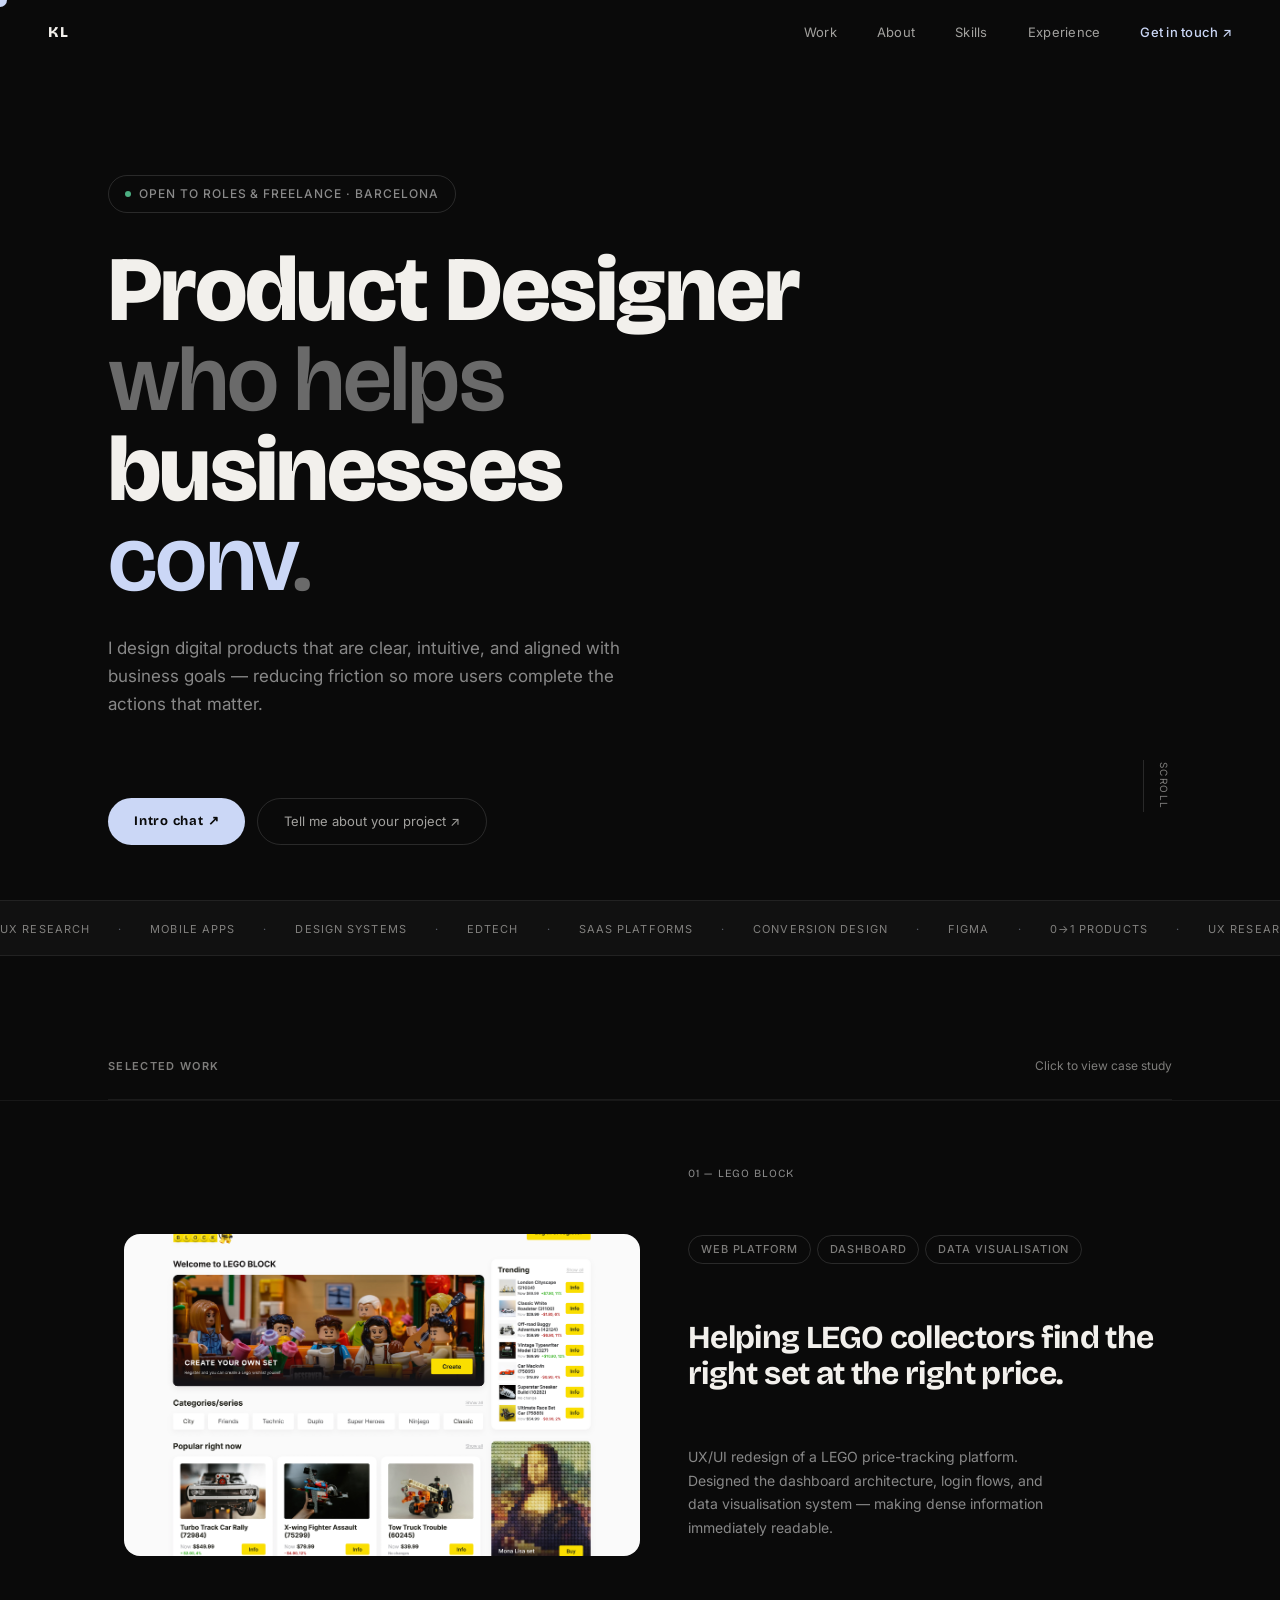
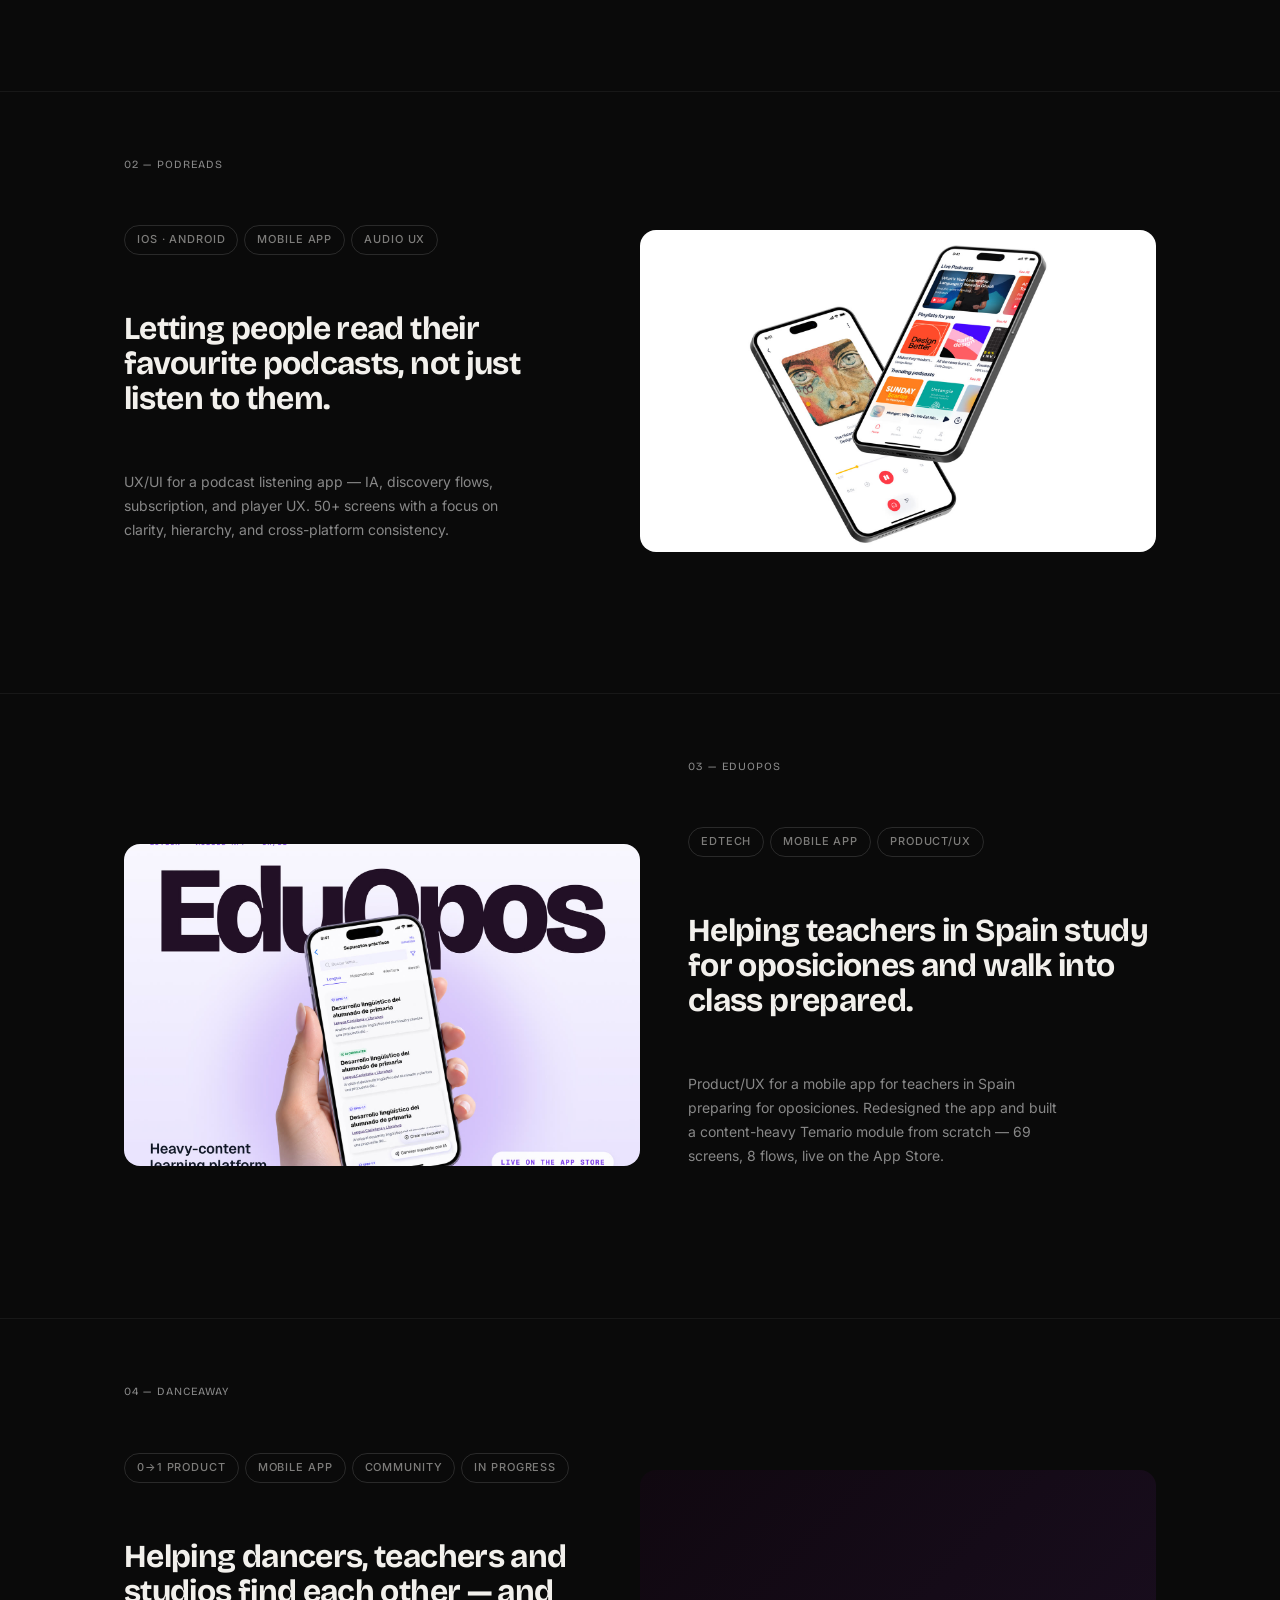
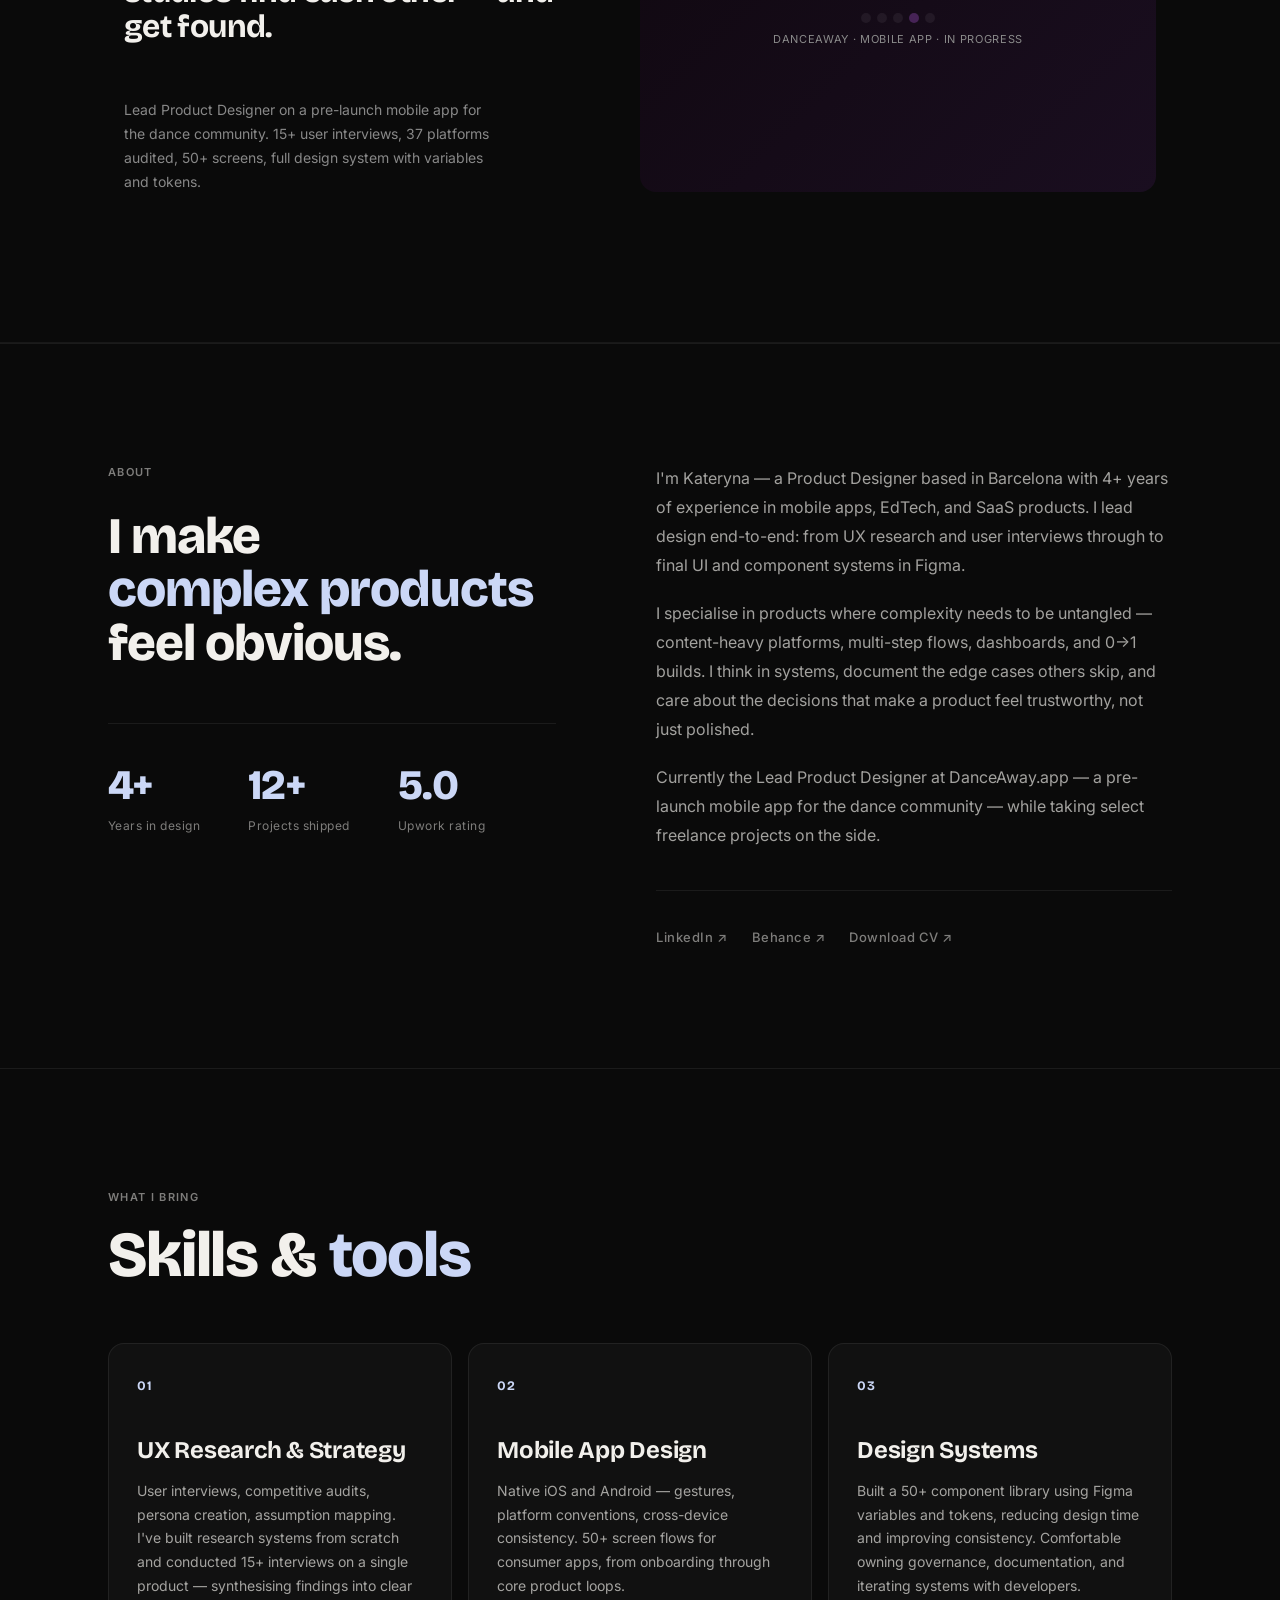
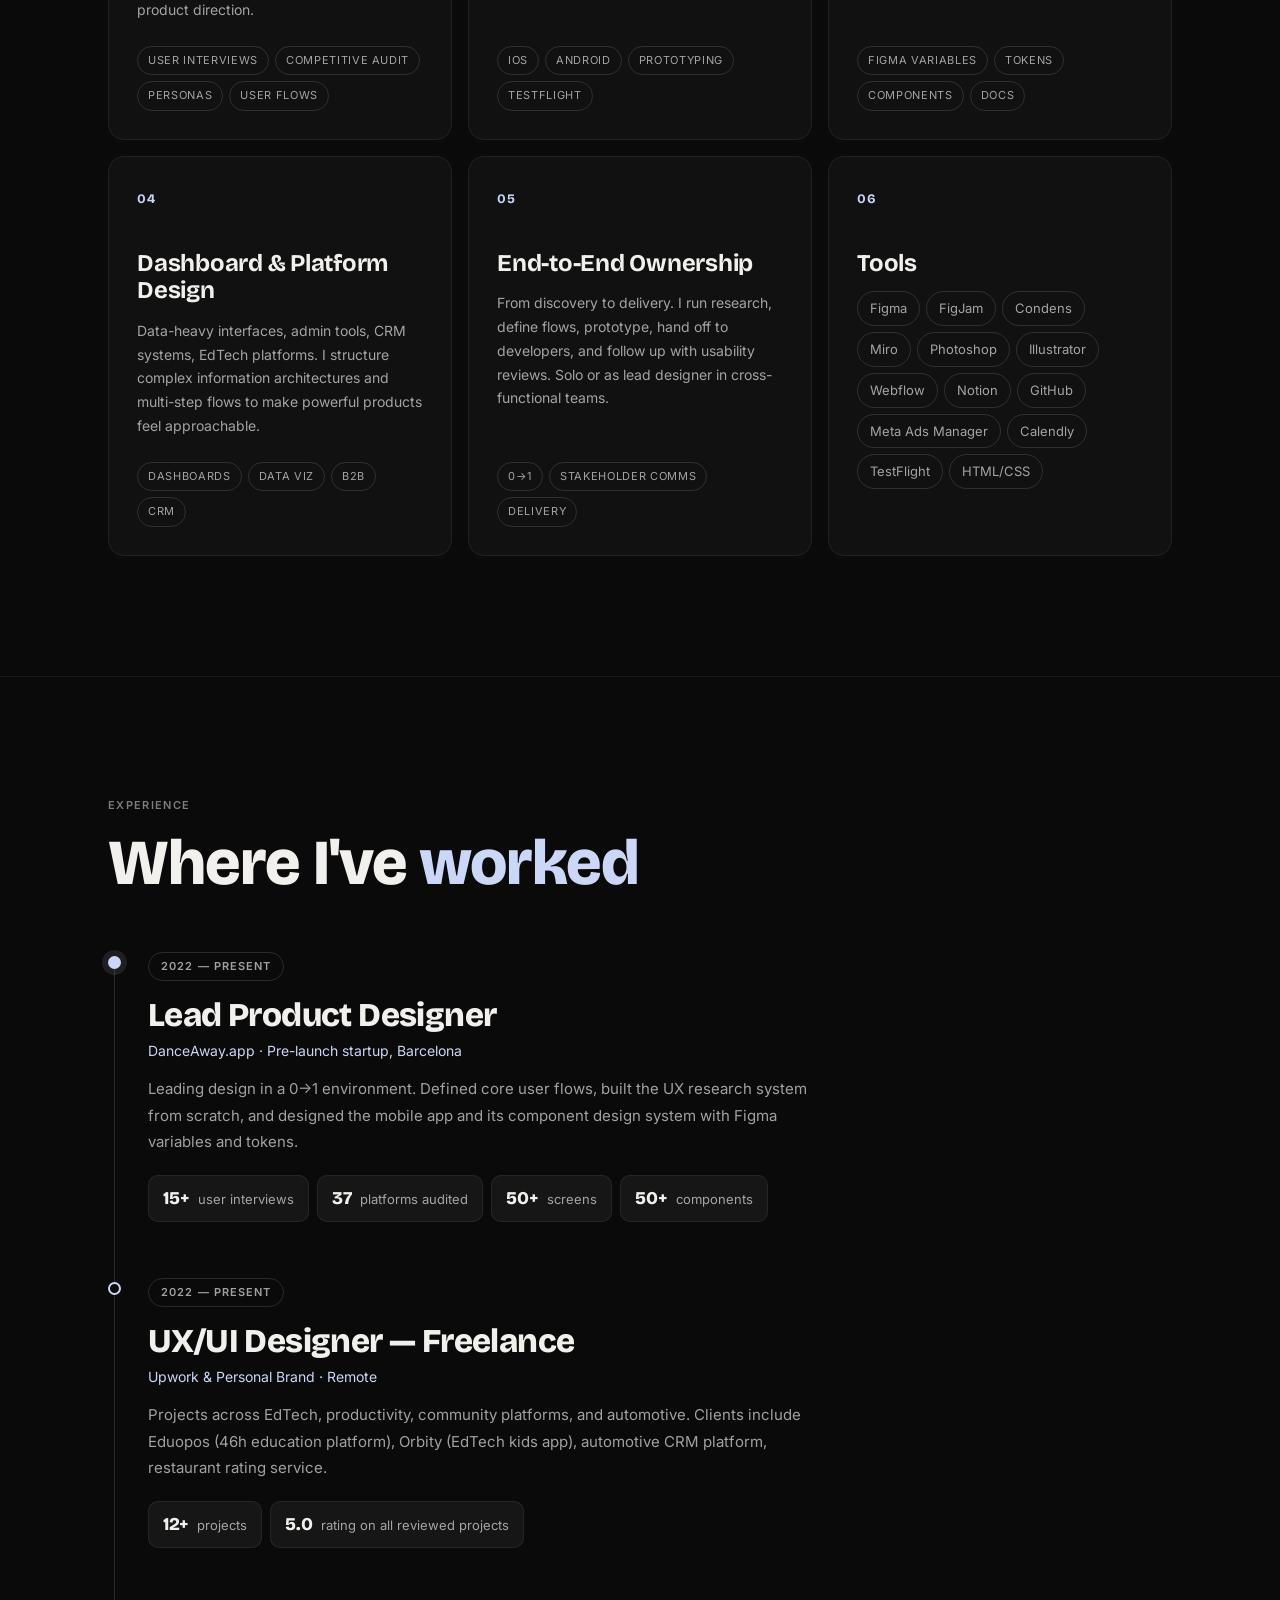
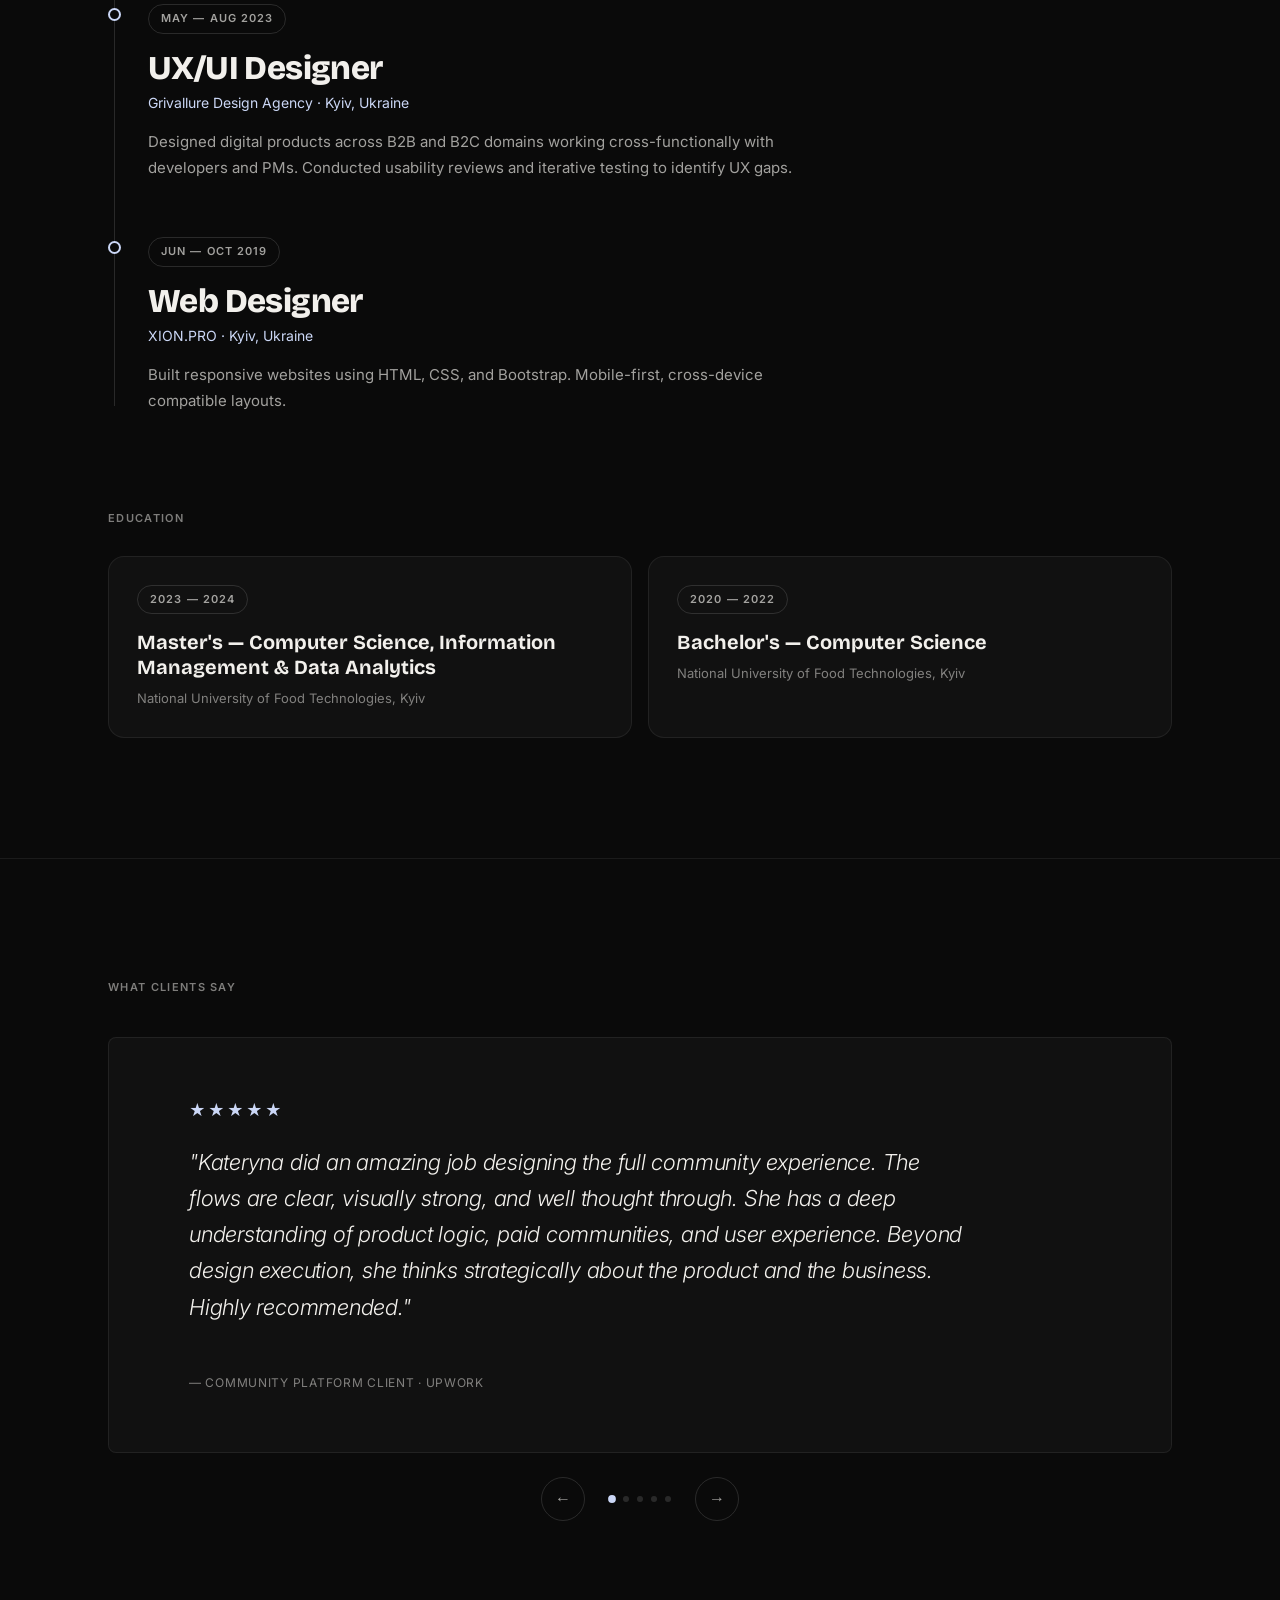
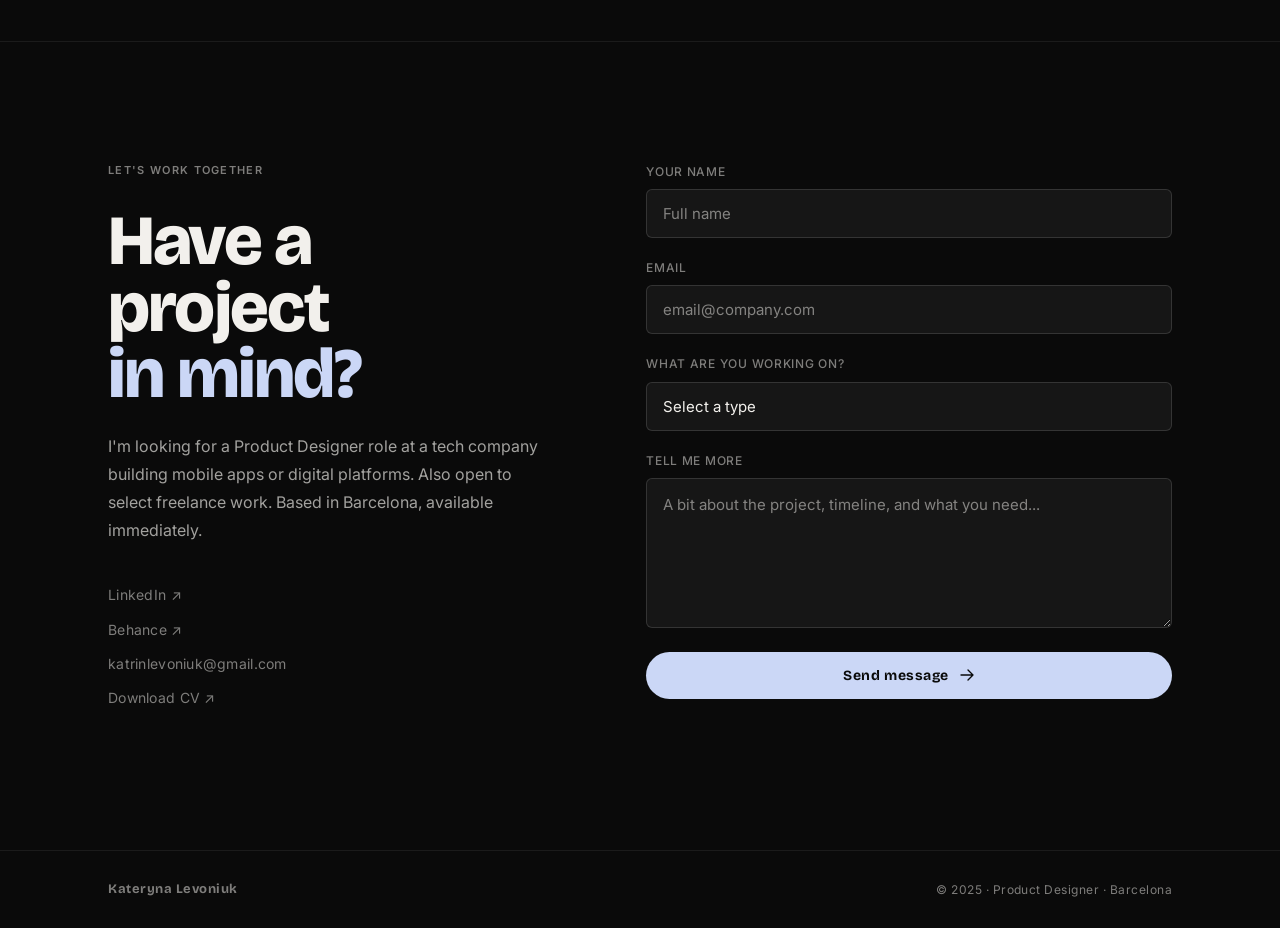
==== index.html @ e857ce82 "Accessibility: raise text contrast to WCAG AA across all pages Muted text tokens, project labels, he" ====
<!DOCTYPE html>
<html lang="en">
<head>
  <meta charset="UTF-8" />
  <meta name="viewport" content="width=device-width, initial-scale=1.0" />
  <meta name="description" content="Kateryna Levoniuk — Product Designer helping businesses increase conversions and reduce drop-off through clear, intuitive digital products. Based in Barcelona." />
  <meta property="og:title" content="Kateryna Levoniuk — Product Designer" />
  <meta property="og:description" content="I help businesses increase conversions and reduce drop-off by designing product experiences that guide users to key actions." />
  <meta property="og:type" content="website" />
  <title>Kateryna Levoniuk — Product Designer</title>
  <link rel="preconnect" href="https://fonts.googleapis.com" />
  <link rel="preconnect" href="https://fonts.gstatic.com" crossorigin />
  <link href="https://fonts.googleapis.com/css2?family=Bricolage+Grotesque:opsz,wght@12..96,400..800&family=Inter:wght@300;400;500;600&display=swap" rel="stylesheet" />
  <link rel="stylesheet" href="styles.css" />

  <style>
    /* ── HERO REDESIGN ──────────────────────────────── */
    .hero {
      min-height: 100svh;
      display: grid;
      grid-template-rows: 1fr auto;
      grid-template-columns: minmax(0, 1fr);
      justify-content: normal; /* styles.css sets flex-end, which pushed the grid track right */
      padding-top: 120px;
      padding-bottom: 0;
      position: relative;
      overflow: hidden;
    }

    .hero-inner {
      display: flex;
      flex-direction: column;
      justify-content: center;
      padding: 0;
      max-width: 1200px;
      width: 100%;
      margin: 0 auto;
      gap: 0;
    }

    .hero-tag {
      display: inline-flex;
      align-items: center;
      gap: 8px;
      font-size: 12px;
      letter-spacing: 0.08em;
      text-transform: uppercase;
      color: var(--text-muted, #8a8a8a);
      margin-bottom: 32px;
    }

    .hero-tag-dot {
      width: 6px;
      height: 6px;
      border-radius: 50%;
      background: #4CAF82;
      flex-shrink: 0;
      animation: pulse-dot 2.4s ease-in-out infinite;
    }

    @keyframes pulse-dot {
      0%, 100% { opacity: 1; transform: scale(1); }
      50% { opacity: 0.4; transform: scale(0.7); }
    }

    .hero-headline {
      font-family: 'Bricolage Grotesque', sans-serif;
      font-weight: 800;
      font-size: clamp(48px, 7vw, 96px);
      line-height: 1.02;
      letter-spacing: -0.018em;
      margin: 0;
      display: flex;
      flex-direction: column;
      gap: 0;
    }

    .hero-line { display: block; font-size: clamp(48px, 7.2vw, 108px); line-height: 0.98; }
    .hero-line--dim { color: var(--text-muted, #6a6a6a); }

    .hero-name-accent {
      background: linear-gradient(135deg, var(--accent, #cbd7f6) 0%, #a8bdf5 100%);
      -webkit-background-clip: text;
      -webkit-text-fill-color: transparent;
      background-clip: text;
    }

    .hero-sub {
      margin-top: 28px;
      max-width: 520px;
      font-size: clamp(15px, 1.5vw, 17px);
      line-height: 1.65;
      color: var(--text-muted, #888);
    }

    .hero-cta {
      margin-top: 40px;
      display: flex;
      flex-wrap: wrap;
      gap: 12px;
      align-items: center;
    }

    /* ── PROJECT CARDS REDESIGN ─────────────────────── */
    .projects {
      display: flex;
      flex-direction: column;
      gap: 2px;
    }

    .project {
      position: relative;
      border-top: 1px solid rgba(255,255,255,0.06);
    }

    .project:last-child {
      border-bottom: 1px solid rgba(255,255,255,0.06);
    }

    .project-link-wrap {
      display: grid;
      grid-template-columns: 1fr 1fr;
      gap: 0;
      align-items: stretch;
      text-decoration: none;
      color: inherit;
      padding: 40px clamp(24px, 5vw, 80px);
      transition: background 0.3s ease;
      min-height: 340px;
    }

    .project-link-wrap:hover {
      background: rgba(255,255,255,0.025);
    }

    /* visual side */
    .project-visual {
      position: relative;
      border-radius: 16px;
      overflow: hidden;
      background: #111;
      aspect-ratio: 16/10;
      align-self: center;
    }

    .project-visual img {
      width: 100%;
      height: 100%;
      object-fit: cover;
      display: block;
      transition: transform 0.6s ease;
    }

    .project-link-wrap:hover .project-visual img {
      transform: scale(1.04);
    }

    /* placeholder visual for projects without real images */
    .project-visual-placeholder {
      width: 100%;
      height: 100%;
      display: flex;
      align-items: center;
      justify-content: center;
      font-size: 13px;
      letter-spacing: 0.05em;
      text-transform: uppercase;
      color: #8a8a8a;
    }

    .proj-placeholder-inner {
      display: flex;
      flex-direction: column;
      gap: 8px;
      align-items: center;
    }

    .proj-placeholder-dots {
      display: grid;
      grid-template-columns: repeat(5, 10px);
      gap: 6px;
    }

    .proj-placeholder-dots span {
      width: 10px;
      height: 10px;
      border-radius: 50%;
      background: rgba(255,255,255,0.06);
    }

    /* for danceaway */
    .proj-visual--danceaway {
      background: linear-gradient(135deg, #100810 0%, #1a0e20 100%);
    }

    .proj-visual--danceaway .proj-placeholder-dots span:nth-child(4) {
      background: rgba(160, 80, 200, 0.35);
    }

    /* view label overlay */
    .project-view-label {
      position: absolute;
      inset: 0;
      display: flex;
      align-items: center;
      justify-content: center;
      background: rgba(0,0,0,0.45);
      color: #fff;
      font-size: 13px;
      letter-spacing: 0.04em;
      opacity: 0;
      transition: opacity 0.3s ease;
      border-radius: 16px;
    }

    .project-link-wrap:hover .project-view-label {
      opacity: 1;
    }

    /* the custom cursor already says "View" on mouse devices */
    @media (hover: hover) and (pointer: fine) {
      .project-view-label { display: none; }
    }

    /* info side */
    .project-info {
      display: flex;
      flex-direction: column;
      justify-content: center;
      padding: 24px 0 24px 48px;
    }

    .project-index {
      font-size: 11px;
      letter-spacing: 0.1em;
      text-transform: uppercase;
      color: var(--text-muted, #8a8a8a);
      margin-bottom: 12px;
      font-family: 'Bricolage Grotesque', sans-serif;
    }

    .project-title {
      font-family: 'Bricolage Grotesque', sans-serif;
      font-size: clamp(22px, 2.5vw, 32px);
      font-weight: 700;
      letter-spacing: -0.02em;
      line-height: 1.1;
      margin: 0 0 14px;
      transition: color 0.2s;
    }

    .project-link-wrap:hover .project-title {
      color: var(--accent, #cbd7f6);
    }

    .project-tags {
      display: flex;
      flex-wrap: wrap;
      gap: 6px;
      margin-bottom: 16px;
    }

    .project-desc {
      font-size: 14px;
      line-height: 1.7;
      color: var(--text-muted, #888);
      max-width: 380px;
    }

    .project-arrow {
      margin-top: 24px;
      font-size: 13px;
      color: var(--accent, #cbd7f6);
      letter-spacing: 0.02em;
      opacity: 0;
      transform: translateX(-6px);
      transition: opacity 0.3s ease, transform 0.3s ease;
    }

    .project-link-wrap:hover .project-arrow {
      opacity: 1;
      transform: translateX(0);
    }

    /* muted / coming soon project */
    .project--muted .project-link-wrap {
      opacity: 0.5;
      pointer-events: none;
    }

    .project--muted .project-link-wrap[href] {
      pointer-events: auto;
      opacity: 0.65;
    }

    /* odd projects — flip visual to right side */
    .project:nth-child(even) .project-link-wrap {
      grid-template-columns: 1fr 1fr;
    }

    .project:nth-child(even) .project-visual {
      order: 2;
    }

    .project:nth-child(even) .project-info {
      order: 1;
      padding: 24px 48px 24px 0;
    }

    /* responsive */
    @media (max-width: 800px) {
      .project-link-wrap {
        grid-template-columns: 1fr;
        min-height: auto;
        gap: 24px;
      }

      .project:nth-child(even) .project-link-wrap { grid-template-columns: 1fr; }
      .project:nth-child(even) .project-visual { order: 0; }
      .project:nth-child(even) .project-info { order: 0; padding: 0; }
      .project-info { padding: 0 !important; }

      .hero-headline .hero-line {
        font-size: clamp(44px, 12vw, 64px);
        line-height: 1;
      }
    }
  </style>
</head>
<body>

<div class="cursor" id="cursor"></div>
<div class="cursor-follower" id="cursorFollower"></div>

<!-- NAV -->
<nav class="nav" id="nav">
  <a href="index.html" class="nav-logo">KL</a>
  <button class="nav-toggle" id="navToggle" aria-label="Toggle navigation" aria-expanded="false">
    <span></span><span></span>
  </button>
  <ul class="nav-links" id="navLinks">
    <li><a href="#work">Work</a></li>
    <li><a href="#about">About</a></li>
    <li><a href="#skills">Skills</a></li>
    <li><a href="#experience">Experience</a></li>
    <li><a href="#contact" class="nav-cta">Get in touch ↗</a></li>
  </ul>
</nav>

<!-- HERO -->
<section class="hero" id="hero">
  <div class="hero-inner">
    <div class="hero-tag reveal-up">
      <span class="hero-tag-dot"></span>
      Open to roles &amp; freelance · Barcelona
    </div>

    <h1 class="hero-headline">
      <span class="hero-line reveal-up" data-delay="0">Product Designer</span>
      <span class="hero-line hero-line--dim reveal-up" data-delay="100">who helps</span>
      <span class="hero-line reveal-up" data-delay="200">businesses</span>
      <span class="hero-line hero-line--dim reveal-up" data-delay="300">
          <span class="hero-morph" id="heroMorph">ship faster</span><span class="hero-morph-tail" id="heroMorphTail">.</span>
        </span>
    </h1>

    <p class="hero-sub reveal-up" data-delay="400">
      I design digital products that are clear, intuitive, and aligned with business goals — reducing friction so more users complete the actions that matter.
    </p>

    <div class="hero-cta reveal-up" data-delay="500">
      <a href="https://calendar.app.google/REaLpt2wEwKqR5L9A" target="_blank" rel="noopener" class="btn-primary">Intro chat ↗</a>
      <a href="#contact" class="btn-ghost">Tell me about your project ↗</a>
    </div>
  </div>

  <div class="hero-scroll">
    <span>Scroll</span>
    <div class="hero-scroll-line"></div>
  </div>
</section>

<!-- MARQUEE -->
<div class="marquee" aria-hidden="true">
  <div class="marquee-inner">
    <span>UX Research</span><span class="sep">·</span>
    <span>Mobile Apps</span><span class="sep">·</span>
    <span>Design Systems</span><span class="sep">·</span>
    <span>EdTech</span><span class="sep">·</span>
    <span>SaaS Platforms</span><span class="sep">·</span>
    <span>Conversion Design</span><span class="sep">·</span>
    <span>Figma</span><span class="sep">·</span>
    <span>0→1 Products</span><span class="sep">·</span>
    <span>UX Research</span><span class="sep">·</span>
    <span>Mobile Apps</span><span class="sep">·</span>
    <span>Design Systems</span><span class="sep">·</span>
    <span>EdTech</span><span class="sep">·</span>
    <span>SaaS Platforms</span><span class="sep">·</span>
    <span>Conversion Design</span><span class="sep">·</span>
    <span>Figma</span><span class="sep">·</span>
    <span>0→1 Products</span><span class="sep">·</span>
  </div>
</div>

<!-- WORK -->
<section class="section work" id="work">
  <div class="container">
    <div class="section-head">
      <p class="section-label reveal-up">Selected work</p>
      <p class="section-head-note reveal-up">Click to view case study</p>
    </div>
  </div>

  <div class="projects">

    <!-- 01 — LEGO Block (real photo) -->
    <article class="project" data-num="01">
      <a href="work/tracking-platform.html" class="project-link-wrap">
        <div class="project-visual">
          <img src="assets/images/lego hero.png" alt="LEGO Block — Tracking & Analysis Platform" loading="lazy" />
          <div class="project-view-label">View case study →</div>
        </div>
        <div class="project-info">
          <p class="project-index">01 — LEGO Block</p>
          <div class="project-tags">
            <span class="tag">Web Platform</span>
            <span class="tag">Dashboard</span>
            <span class="tag">Data Visualisation</span>
          </div>
          <h2 class="project-title">Helping LEGO collectors find the right set at the right price.</h2>
          <p class="project-desc">UX/UI redesign of a LEGO price-tracking platform. Designed the dashboard architecture, login flows, and data visualisation system — making dense information immediately readable.</p>
          <p class="project-arrow">View case study →</p>
        </div>
      </a>
    </article>

    <!-- 02 — Podcast App -->
    <article class="project" data-num="02">
      <a href="work/podcast-app.html" class="project-link-wrap">
        <div class="project-visual">
          <img src="assets/images/podreads-cover.jpg" alt="PodReads — podcast app screens" loading="lazy" />
          <div class="project-view-label">View case study →</div>
        </div>
        <div class="project-info">
          <p class="project-index">02 — PodReads</p>
          <div class="project-tags">
            <span class="tag">iOS · Android</span>
            <span class="tag">Mobile App</span>
            <span class="tag">Audio UX</span>
          </div>
          <h2 class="project-title">Letting people read their favourite podcasts, not just listen to them.</h2>
          <p class="project-desc">UX/UI for a podcast listening app — IA, discovery flows, subscription, and player UX. 50+ screens with a focus on clarity, hierarchy, and cross-platform consistency.</p>
          <p class="project-arrow">View case study →</p>
        </div>
      </a>
    </article>

    <!-- 03 — EduOpos -->
    <article class="project" data-num="03">
      <a href="work/eduopos.html" class="project-link-wrap">
        <div class="project-visual">
          <img src="assets/images/eduopos/cover.jpg" alt="EduOpos — Learning Platform" loading="lazy" />
          <div class="project-view-label">View case study →</div>
        </div>
        <div class="project-info">
          <p class="project-index">03 — EduOpos</p>
          <div class="project-tags">
            <span class="tag">EdTech</span>
            <span class="tag">Mobile App</span>
            <span class="tag">Product/UX</span>
          </div>
          <h2 class="project-title">Helping teachers in Spain study for oposiciones and walk into class prepared.</h2>
          <p class="project-desc">Product/UX for a mobile app for teachers in Spain preparing for oposiciones. Redesigned the app and built a content-heavy Temario module from scratch — 69 screens, 8 flows, live on the App Store.</p>
          <p class="project-arrow">View case study →</p>
        </div>
      </a>
    </article>

    <!-- 04 — DanceAway -->
    <article class="project" data-num="04">
      <a href="work/danceaway.html" class="project-link-wrap">
        <div class="project-visual proj-visual--danceaway">
          <div class="project-visual-placeholder">
            <div class="proj-placeholder-inner">
              <div class="proj-placeholder-dots">
                <span></span><span></span><span></span><span></span><span></span>
              </div>
              <span style="color:#8a8a8a;font-size:11px;letter-spacing:0.06em;">DanceAway · Mobile App · In progress</span>
            </div>
          </div>
          <div class="project-view-label">View case study →</div>
        </div>
        <div class="project-info">
          <p class="project-index">04 — DanceAway</p>
          <div class="project-tags">
            <span class="tag">0→1 Product</span>
            <span class="tag">Mobile App</span>
            <span class="tag">Community</span>
            <span class="tag">In progress</span>
          </div>
          <h2 class="project-title">Helping dancers, teachers and studios find each other — and get found.</h2>
          <p class="project-desc">Lead Product Designer on a pre-launch mobile app for the dance community. 15+ user interviews, 37 platforms audited, 50+ screens, full design system with variables and tokens.</p>
          <p class="project-arrow">View case study →</p>
        </div>
      </a>
    </article>

  </div>
</section>

<!-- ABOUT -->
<section class="section about" id="about">
  <div class="container">
    <div class="about-grid">
      <div class="about-left">
        <p class="section-label reveal-up">About</p>
        <h2 class="about-headline reveal-up">
          I make<br />
          <em>complex products</em><br />
          feel obvious.
        </h2>
        <div class="about-stats reveal-up">
          <div class="stat">
            <span class="stat-n">4+</span>
            <span class="stat-l">Years in design</span>
          </div>
          <div class="stat">
            <span class="stat-n">12+</span>
            <span class="stat-l">Projects shipped</span>
          </div>
          <div class="stat">
            <span class="stat-n">5.0</span>
            <span class="stat-l">Upwork rating</span>
          </div>
        </div>
      </div>
      <div class="about-right reveal-up">
        <p>I'm Kateryna — a Product Designer based in Barcelona with 4+ years of experience in mobile apps, EdTech, and SaaS products. I lead design end-to-end: from UX research and user interviews through to final UI and component systems in Figma.</p>
        <p>I specialise in products where complexity needs to be untangled — content-heavy platforms, multi-step flows, dashboards, and 0→1 builds. I think in systems, document the edge cases others skip, and care about the decisions that make a product feel trustworthy, not just polished.</p>
        <p>Currently the Lead Product Designer at DanceAway.app — a pre-launch mobile app for the dance community — while taking select freelance projects on the side.</p>
        <div class="about-links">
          <a href="https://www.linkedin.com/in/katrinlevoniuk/" target="_blank" rel="noopener" class="about-link">LinkedIn ↗</a>
          <a href="https://www.behance.net/katrinlevoniuk" target="_blank" rel="noopener" class="about-link">Behance ↗</a>
          <a href="https://drive.google.com/file/d/1tg4LzZDU39xo2M193EfuUgnUz6D19UMw/view?usp=sharing" target="_blank" class="about-link">Download CV ↗</a>
        </div>
      </div>
    </div>
  </div>
</section>

<!-- SKILLS -->
<section class="section skills" id="skills">
  <div class="container">
    <div class="block-head">
      <p class="section-label reveal-up">What I bring</p>
      <h2 class="block-title reveal-up">Skills &amp; <em>tools</em></h2>
    </div>

    <div class="skill-cards">
      <article class="skill-card reveal-up">
        <span class="skill-card-num">01</span>
        <h3>UX Research &amp; Strategy</h3>
        <p>User interviews, competitive audits, persona creation, assumption mapping. I've built research systems from scratch and conducted 15+ interviews on a single product — synthesising findings into clear product direction.</p>
        <div class="skill-card-tags"><span>User Interviews</span><span>Competitive Audit</span><span>Personas</span><span>User Flows</span></div>
      </article>

      <article class="skill-card reveal-up" data-delay="80">
        <span class="skill-card-num">02</span>
        <h3>Mobile App Design</h3>
        <p>Native iOS and Android — gestures, platform conventions, cross-device consistency. 50+ screen flows for consumer apps, from onboarding through core product loops.</p>
        <div class="skill-card-tags"><span>iOS</span><span>Android</span><span>Prototyping</span><span>TestFlight</span></div>
      </article>

      <article class="skill-card reveal-up" data-delay="160">
        <span class="skill-card-num">03</span>
        <h3>Design Systems</h3>
        <p>Built a 50+ component library using Figma variables and tokens, reducing design time and improving consistency. Comfortable owning governance, documentation, and iterating systems with developers.</p>
        <div class="skill-card-tags"><span>Figma Variables</span><span>Tokens</span><span>Components</span><span>Docs</span></div>
      </article>

      <article class="skill-card reveal-up">
        <span class="skill-card-num">04</span>
        <h3>Dashboard &amp; Platform Design</h3>
        <p>Data-heavy interfaces, admin tools, CRM systems, EdTech platforms. I structure complex information architectures and multi-step flows to make powerful products feel approachable.</p>
        <div class="skill-card-tags"><span>Dashboards</span><span>Data Viz</span><span>B2B</span><span>CRM</span></div>
      </article>

      <article class="skill-card reveal-up" data-delay="80">
        <span class="skill-card-num">05</span>
        <h3>End-to-End Ownership</h3>
        <p>From discovery to delivery. I run research, define flows, prototype, hand off to developers, and follow up with usability reviews. Solo or as lead designer in cross-functional teams.</p>
        <div class="skill-card-tags"><span>0→1</span><span>Stakeholder Comms</span><span>Delivery</span></div>
      </article>

      <article class="skill-card skill-card--tools reveal-up" data-delay="160">
        <span class="skill-card-num">06</span>
        <h3>Tools</h3>
        <div class="skill-card-tags skill-card-tags--tools">
          <span>Figma</span><span>FigJam</span><span>Condens</span><span>Miro</span><span>Photoshop</span><span>Illustrator</span><span>Webflow</span><span>Notion</span><span>GitHub</span><span>Meta Ads Manager</span><span>Calendly</span><span>TestFlight</span><span>HTML/CSS</span>
        </div>
      </article>
    </div>
  </div>
</section>

<!-- EXPERIENCE -->
<section class="section experience" id="experience">
  <div class="container">
    <div class="block-head">
      <p class="section-label reveal-up">Experience</p>
      <h2 class="block-title reveal-up">Where I've <em>worked</em></h2>
    </div>

    <div class="xp">
      <article class="xp-item reveal-up">
        <span class="xp-period">2022 — Present</span>
        <h3>Lead Product Designer</h3>
        <p class="xp-company">DanceAway.app · Pre-launch startup, Barcelona</p>
        <p class="xp-desc">Leading design in a 0→1 environment. Defined core user flows, built the UX research system from scratch, and designed the mobile app and its component design system with Figma variables and tokens.</p>
        <ul class="xp-highlights"><li><b>15+</b> user interviews</li><li><b>37</b> platforms audited</li><li><b>50+</b> screens</li><li><b>50+</b> components</li></ul>
      </article>

      <article class="xp-item reveal-up">
        <span class="xp-period">2022 — Present</span>
        <h3>UX/UI Designer — Freelance</h3>
        <p class="xp-company">Upwork &amp; Personal Brand · Remote</p>
        <p class="xp-desc">Projects across EdTech, productivity, community platforms, and automotive. Clients include Eduopos (46h education platform), Orbity (EdTech kids app), automotive CRM platform, restaurant rating service.</p>
        <ul class="xp-highlights"><li><b>12+</b> projects</li><li><b>5.0</b> rating on all reviewed projects</li></ul>
      </article>

      <article class="xp-item reveal-up">
        <span class="xp-period">May — Aug 2023</span>
        <h3>UX/UI Designer</h3>
        <p class="xp-company">Grivallure Design Agency · Kyiv, Ukraine</p>
        <p class="xp-desc">Designed digital products across B2B and B2C domains working cross-functionally with developers and PMs. Conducted usability reviews and iterative testing to identify UX gaps.</p>
      </article>

      <article class="xp-item reveal-up">
        <span class="xp-period">Jun — Oct 2019</span>
        <h3>Web Designer</h3>
        <p class="xp-company">XION.PRO · Kyiv, Ukraine</p>
        <p class="xp-desc">Built responsive websites using HTML, CSS, and Bootstrap. Mobile-first, cross-device compatible layouts.</p>
      </article>
    </div>

    <div class="block-head block-head--sub">
      <p class="section-label reveal-up">Education</p>
    </div>
    <div class="edu-cards">
      <article class="edu-card reveal-up">
        <span class="xp-period">2023 — 2024</span>
        <h3>Master's — Computer Science, Information Management &amp; Data Analytics</h3>
        <p>National University of Food Technologies, Kyiv</p>
      </article>
      <article class="edu-card reveal-up" data-delay="80">
        <span class="xp-period">2020 — 2022</span>
        <h3>Bachelor's — Computer Science</h3>
        <p>National University of Food Technologies, Kyiv</p>
      </article>
    </div>
  </div>
</section>

<!-- TESTIMONIALS SLIDER -->
<section class="section testimonials">
  <div class="container">
    <p class="section-label reveal-up">What clients say</p>
    <div class="slider-wrap reveal-up">
      <div class="slider" id="slider">

        <div class="slide">
          <div class="slide-stars">★★★★★</div>
          <blockquote>"Kateryna did an amazing job designing the full community experience. The flows are clear, visually strong, and well thought through. She has a deep understanding of product logic, paid communities, and user experience. Beyond design execution, she thinks strategically about the product and the business. Highly recommended."</blockquote>
          <p class="slide-author">— Community Platform Client · Upwork</p>
        </div>

        <div class="slide">
          <div class="slide-stars">★★★★★</div>
          <blockquote>"Kateryna really understood the assignment and delivered promptly. She was able to understand the idea and deliver to my expectations, as well as provide me with valuable suggestions. She took ownership of the task. I enjoyed working with her on my edtech app and I highly recommend her services!"</blockquote>
          <p class="slide-author">— Orbity EdTech App · Upwork</p>
        </div>

        <div class="slide">
          <div class="slide-stars">★★★★★</div>
          <blockquote>"Kateryna did great, the project went as smooth as it could have gone. She did it right and ahead of time."</blockquote>
          <p class="slide-author">— UX design Client · Upwork</p>
        </div>

        <div class="slide">
          <div class="slide-stars">★★★★★</div>
          <blockquote>"Kateryna helped us create a page for rating restaurant services. She thoroughly understood the requirements and shared multiple quality design recommendations in a very short period of time. We will definitely hire Kateryna for future needs. Looking forward to working with her again."</blockquote>
          <p class="slide-author">— Restaurant Services Client · Upwork</p>
        </div>

        <div class="slide">
          <div class="slide-stars">★★★★★</div>
          <blockquote>"Very good work from Kate — understands the requirements well and gives free mockup designs very quickly. Quick to make changes on feedback given. We would like to work with her in future on more projects."</blockquote>
          <p class="slide-author">— Content-Heavy Mobile App Client · Upwork</p>
        </div>

      </div>

      <div class="slider-controls">
        <button class="slider-btn slider-prev" id="sliderPrev" aria-label="Previous review">←</button>
        <div class="slider-dots" id="sliderDots"></div>
        <button class="slider-btn slider-next" id="sliderNext" aria-label="Next review">→</button>
      </div>
    </div>
  </div>
</section>

<!-- CONTACT -->
<section class="section contact" id="contact">
  <div class="container">
    <div class="contact-grid">

      <div class="contact-left">
        <p class="section-label reveal-up">Let's work together</p>
        <h2 class="contact-headline reveal-up">
          Have a project<br />
          <em>in mind?</em>
        </h2>
        <p class="contact-sub reveal-up">I'm looking for a Product Designer role at a tech company building mobile apps or digital platforms. Also open to select freelance work. Based in Barcelona, available immediately.</p>
        <div class="contact-social reveal-up">
          <a href="https://www.linkedin.com/in/katrinlevoniuk/" target="_blank" rel="noopener">LinkedIn ↗</a>
          <a href="https://www.behance.net/katrinlevoniuk" target="_blank" rel="noopener">Behance ↗</a>
          <a href="mailto:katrinlevoniuk@gmail.com">katrinlevoniuk@gmail.com</a>
          <a href="https://drive.google.com/file/d/1tg4LzZDU39xo2M193EfuUgnUz6D19UMw/view?usp=sharing" target="_blank">Download CV ↗</a>
        </div>
      </div>

      <div class="contact-right reveal-up">
        <form class="contact-form" id="contactForm" action="https://formspree.io/f/YOUR_FORM_ID" method="POST">
          <div class="form-field">
            <label for="name">Your name</label>
            <input type="text" id="name" name="name" placeholder="Full name" required />
          </div>
          <div class="form-field">
            <label for="email">Email</label>
            <input type="email" id="email" name="email" placeholder="email@company.com" required />
          </div>
          <div class="form-field">
            <label for="project">What are you working on?</label>
            <select id="project" name="project">
              <option value="" disabled selected>Select a type</option>
              <option value="mobile-app">Mobile app</option>
              <option value="web-platform">Web platform / SaaS</option>
              <option value="design-system">Design system</option>
              <option value="ux-research">UX research</option>
              <option value="fulltime">Full-time role</option>
              <option value="other">Other</option>
            </select>
          </div>
          <div class="form-field">
            <label for="message">Tell me more</label>
            <textarea id="message" name="message" placeholder="A bit about the project, timeline, and what you need..." rows="5" required></textarea>
          </div>
          <button type="submit" class="form-submit">
            <span id="submitText">Send message</span>
            <svg width="16" height="16" fill="none" viewBox="0 0 24 24" stroke="currentColor" stroke-width="2"><path stroke-linecap="round" stroke-linejoin="round" d="M13.5 4.5 21 12m0 0-7.5 7.5M21 12H3"/></svg>
          </button>
          <p class="form-success" id="formSuccess">Thanks! I'll be in touch soon ✦</p>
        </form>
      </div>

    </div>
  </div>
</section>

<!-- FOOTER -->
<footer class="footer">
  <div class="container">
    <span class="footer-name">Kateryna Levoniuk</span>
    <span class="footer-copy">© 2025 · Product Designer · Barcelona</span>
  </div>
</footer>

<script src="script.js"></script>
</body>
</html>
---- styles.css ----
/* =============================================
   KATERYNA LEVONIUK — PORTFOLIO v3
   Dark · Metalab-inspired · Accent #cbd7f6
   ============================================= */

/* ---- RESET ---- */
*, *::before, *::after { box-sizing: border-box; margin: 0; padding: 0; }

:root {
  --bg:         #0A0A0A;
  --bg-1:       #111111;
  --bg-2:       #161616;
  --bg-3:       #1e1e1e;
  --line:       rgba(255,255,255,0.07);
  --line-md:    rgba(255,255,255,0.13);

  --text:       #F2F0EC;
  --text-2:     rgba(242,240,236,0.66);
  --text-3:     rgba(242,240,236,0.5);

  --accent:     #cbd7f6;
  --accent-rgb: 203,215,246;
  --accent-dim: rgba(203,215,246,0.10);
  --accent-mid: rgba(203,215,246,0.30);

  --font-d:  'Bricolage Grotesque', sans-serif;
  --font-b:  'Inter', sans-serif;
  --ease:    cubic-bezier(0.16, 1, 0.3, 1);

  --nav-h:   64px;
  --w:       1160px;
}

html { font-size: 16px; scroll-behavior: smooth; -webkit-text-size-adjust: 100%; }

body {
  background: var(--bg);
  color: var(--text);
  font-family: var(--font-b);
  font-weight: 400;
  line-height: 1.6;
  -webkit-font-smoothing: antialiased;
  cursor: none;
  overflow-x: hidden;
}

a { color: inherit; text-decoration: none; }
img { display: block; max-width: 100%; width: 100%; height: 100%; object-fit: cover; }
ul { list-style: none; }
strong { font-weight: 500; color: var(--text); }

.container {
  width: 100%;
  max-width: var(--w);
  margin: 0 auto;
  padding: 0 48px;
}

/* =============================================
   CURSOR — accent dot; ring with a label over cards
   ============================================= */
.cursor {
  width: 14px; height: 14px;
  background: var(--accent);
  border-radius: 50%;
  position: fixed; top: 0; left: 0;
  pointer-events: none; z-index: 9999;
  transform: translate(-50%, -50%);
  transition: width 0.25s var(--ease), height 0.25s var(--ease), opacity 0.2s;
  will-change: left, top;
}

.cursor-follower {
  width: 112px; height: 112px;
  border: 1.5px solid var(--accent);
  background: rgba(10,10,10,.28);
  backdrop-filter: blur(6px); -webkit-backdrop-filter: blur(6px);
  border-radius: 50%;
  position: fixed; top: 0; left: 0;
  pointer-events: none; z-index: 9998;
  display: flex; align-items: center; justify-content: center;
  transform: translate(-50%, -50%) scale(.2);
  opacity: 0;
  transition: transform 0.35s var(--ease), opacity 0.25s;
  will-change: left, top;
}
.cursor-label {
  font-family: var(--font-b); font-size: 18px; font-weight: 400;
  color: #fff; letter-spacing: 0.01em;
}

body.cursor-link .cursor   { width: 40px; height: 40px; }
body.cursor-hover .cursor  { opacity: 0; }
body.cursor-hover .cursor-follower { opacity: 1; transform: translate(-50%, -50%) scale(1); }
body.cursor-dragging .cursor-follower { transform: translate(-50%, -50%) scale(.85); }

@media (hover: none), (pointer: coarse) {
  .cursor, .cursor-follower { display: none; }
  body { cursor: auto; }
}

/* =============================================
   SCROLL REVEAL
   ============================================= */
.reveal-up {
  opacity: 0;
  transform: translateY(36px);
  transition: opacity 0.75s var(--ease), transform 0.75s var(--ease);
}
.reveal-up.in { opacity: 1; transform: translateY(0); }

/* =============================================
   NAV
   ============================================= */
.nav {
  position: fixed; top: 0; left: 0; right: 0; z-index: 200;
  display: flex; align-items: center; justify-content: space-between;
  padding: 0 48px; height: var(--nav-h);
  border-bottom: 1px solid transparent;
  transition: background 0.4s, border-color 0.4s;
}

.nav.scrolled {
  background: rgba(10,10,10,0.88);
  backdrop-filter: blur(24px);
  -webkit-backdrop-filter: blur(24px);
  border-color: var(--line);
}

.nav-logo {
  font-family: var(--font-d);
  font-size: 15px; font-weight: 800;
  letter-spacing: 0.1em;
  color: var(--text);
}

.nav-links { display: flex; align-items: center; gap: 40px; }

.nav-links a {
  font-size: 13px; color: var(--text-2);
  letter-spacing: 0.02em;
  transition: color 0.2s;
  position: relative;
}

.nav-links a::after {
  content: '';
  position: absolute; bottom: -3px; left: 0; right: 0;
  height: 1px; background: var(--accent);
  transform: scaleX(0); transform-origin: left;
  transition: transform 0.3s var(--ease);
}

.nav-links a:hover { color: var(--text); }
.nav-links a:hover::after { transform: scaleX(1); }

.nav-links .nav-cta { color: var(--accent); font-weight: 500; }
.nav-links .nav-cta::after { background: var(--accent); }

.nav-toggle {
  display: none;
  flex-direction: column; gap: 5px;
  background: none; border: none;
  cursor: pointer; padding: 4px;
}
.nav-toggle span { display: block; width: 24px; height: 1px; background: var(--text); transition: transform 0.3s, opacity 0.3s; }

/* =============================================
   HERO
   ============================================= */
.hero {
  min-height: 100svh;
  display: flex; flex-direction: column; justify-content: flex-end;
  padding: calc(var(--nav-h) + 40px) 48px 88px;
  max-width: var(--w); margin: 0 auto;
  position: relative;
}

.hero-tag {
  display: inline-flex; align-items: center; gap: 10px;
  font-size: 11px; font-weight: 500;
  letter-spacing: 0.1em; text-transform: uppercase;
  color: var(--text-2);
  border: 1px solid var(--line-md); padding: 8px 16px;
  border-radius: 100px; width: fit-content; margin-bottom: 44px;
}

.hero-tag-dot {
  width: 6px; height: 6px;
  background: var(--accent); border-radius: 50%;
  animation: pulse 2.2s ease-in-out infinite;
}

@keyframes pulse {
  0%, 100% { opacity: 1; transform: scale(1); }
  50%       { opacity: 0.35; transform: scale(0.65); }
}

.hero-headline {
  font-family: var(--font-d);
  display: flex; flex-direction: column;
  margin-bottom: 40px;
}

.hero-line {
  font-size: clamp(32px, 6vw, 72px);
  font-weight: 800;
  line-height: 0.93;
  letter-spacing: -0.018em;
  display: block;
}

.hero-line--dim { color: var(--text-2); font-weight: 600; }

.hero-morph { color: var(--accent); }

.hero-meta {
  display: flex; align-items: center; gap: 10px;
  flex-wrap: wrap; margin-bottom: 40px;
}

.hero-pill {
  font-size: 12px; font-weight: 500;
  letter-spacing: 0.04em;
  color: var(--text-3);
  background: var(--bg-2);
  border: 1px solid var(--line);
  padding: 6px 14px; border-radius: 100px;
}

.hero-cta { display: flex; align-items: center; gap: 14px; flex-wrap: wrap; }

.btn-primary {
  display: inline-flex; align-items: center;
  background: var(--accent); color: var(--bg);
  font-family: var(--font-d); font-size: 13px; font-weight: 700;
  letter-spacing: 0.06em; padding: 13px 26px; border-radius: 100px;
  transition: background 0.2s, transform 0.15s;
}
.btn-primary:hover { background: var(--text); transform: translateY(-1px); }

.btn-ghost {
  display: inline-flex; align-items: center;
  font-size: 13px; color: var(--text-2);
  border: 1px solid var(--line-md); padding: 12px 26px;
  border-radius: 100px;
  transition: border-color 0.2s, color 0.2s;
}
.btn-ghost:hover { border-color: var(--accent-mid); color: var(--text); }

.hero-scroll {
  position: absolute; right: 48px; bottom: 88px;
  display: flex; flex-direction: column; align-items: center; gap: 12px;
  writing-mode: vertical-rl;
  font-size: 10px; letter-spacing: 0.14em; text-transform: uppercase;
  color: var(--text-3);
}

.hero-scroll-line {
  width: 1px; height: 52px;
  background: var(--line-md); position: relative; overflow: hidden;
}

.hero-scroll-line::after {
  content: '';
  position: absolute; top: -100%; left: 0;
  width: 1px; height: 100%;
  background: var(--accent);
  animation: scrollDrop 2s ease-in-out infinite;
}

@keyframes scrollDrop {
  0%   { top: -100%; }
  100% { top: 100%; }
}

/* =============================================
   MARQUEE
   ============================================= */
.marquee {
  overflow: hidden;
  border-top: 1px solid var(--line); border-bottom: 1px solid var(--line);
  padding: 14px 0; background: var(--bg-1);
}

.marquee-inner {
  display: inline-flex; gap: 28px;
  animation: marqueeScroll 32s linear infinite;
  font-size: 11px; letter-spacing: 0.1em; text-transform: uppercase;
  color: var(--text-3); white-space: nowrap;
}

.sep { color: var(--accent); opacity: 0.4; }

@keyframes marqueeScroll {
  0%   { transform: translateX(0); }
  100% { transform: translateX(-50%); }
}

/* =============================================
   SECTIONS
   ============================================= */
.section { padding: 120px 0; }

.section-head {
  display: flex; justify-content: space-between; align-items: baseline;
  margin-bottom: 0;
  padding-bottom: 24px;
  border-bottom: 1px solid var(--line);
}

.section-label {
  font-size: 11px; font-weight: 600;
  letter-spacing: 0.12em; text-transform: uppercase;
  color: var(--text-3); display: block;
}

.section-head-note { font-size: 12px; color: var(--text-3); }

/* =============================================
   PROJECTS
   ============================================= */
.work { padding-top: 100px; padding-bottom: 0; }

.projects { margin-top: 0; }

.project {
  border-top: 1px solid var(--line);
  transition: background 0.4s;
}
.project:hover { background: var(--bg-1); }
.project:last-child { border-bottom: 1px solid var(--line); }

.project-link-wrap {
  display: block;
  padding: 60px 48px;
  max-width: var(--w); margin: 0 auto;
}
.project-link-wrap--disabled { pointer-events: none; }

.project-image {
  overflow: hidden; border-radius: 6px;
  margin-bottom: 36px; background: var(--bg-2);
  aspect-ratio: 16/7; position: relative;
  border: 1px solid var(--line);
}

.project-image img {
  transition: transform 0.7s var(--ease);
}
.project:hover .project-image img { transform: scale(1.03); }

/* ---- placeholders ---- */
.project-placeholder {
  width: 100%; height: 100%;
  display: flex; align-items: center; justify-content: center;
  flex-direction: column; gap: 20px;
  min-height: 300px;
}

.placeholder-label {
  font-size: 11px; letter-spacing: 0.1em;
  text-transform: uppercase; color: var(--text-3);
  position: absolute; bottom: 16px; left: 20px;
}

.placeholder-grid {
  display: grid;
  grid-template-columns: repeat(4, 1fr);
  grid-template-rows: repeat(2, 1fr);
  gap: 8px; width: 88%; height: 76%; padding: 4px;
}

.placeholder-card {
  background: var(--bg-3); border-radius: 5px; border: 1px solid var(--line);
  transition: background 0.4s, border-color 0.4s;
}
.placeholder-card.tall  { grid-row: span 2; }
.placeholder-card.wide  { grid-column: span 2; }

.project:hover .placeholder-card { background: var(--accent-dim); border-color: var(--accent-mid); }

.placeholder-phones {
  display: flex; align-items: flex-end; justify-content: center;
  gap: 14px; height: 100%; padding: 20px 0 0;
}

.placeholder-phone {
  width: 110px; height: 210px;
  background: var(--bg-3); border-radius: 18px;
  border: 1px solid var(--line); opacity: 0.55;
  transition: all 0.4s;
}
.placeholder-phone--main { width: 130px; height: 270px; opacity: 1; border-color: var(--line-md); }

.project:hover .placeholder-phone { background: var(--accent-dim); border-color: var(--accent-mid); opacity: 0.7; }
.project:hover .placeholder-phone--main { border-color: var(--accent-mid); opacity: 1; }

.placeholder-blocks {
  display: grid;
  grid-template-columns: repeat(3, 1fr);
  grid-template-rows: repeat(2, 1fr);
  gap: 8px; width: 88%; height: 76%; padding: 4px;
}
.placeholder-block { background: var(--bg-3); border-radius: 5px; border: 1px solid var(--line); transition: background 0.4s, border-color 0.4s; }
.placeholder-block.tall  { grid-row: span 2; }
.placeholder-block.wide  { grid-column: span 2; }
.project:hover .placeholder-block { background: var(--accent-dim); border-color: var(--accent-mid); }

.project-placeholder--4 .placeholder-phone { opacity: 0.35; }
.project-placeholder--4 .placeholder-phone--main { opacity: 0.55; }

.project-hover-label {
  position: absolute; top: 50%; left: 50%;
  transform: translate(-50%, -50%) scale(0.85);
  background: var(--accent); color: var(--bg);
  font-family: var(--font-d); font-size: 13px; font-weight: 700;
  letter-spacing: 0.06em; padding: 12px 24px; border-radius: 100px;
  opacity: 0;
  transition: opacity 0.3s var(--ease), transform 0.3s var(--ease);
  pointer-events: none; white-space: nowrap;
}
.project:hover .project-hover-label { opacity: 1; transform: translate(-50%, -50%) scale(1); }

.project-info {
  display: flex; justify-content: space-between; align-items: flex-start; gap: 40px;
}

.project-tags { display: flex; flex-wrap: wrap; gap: 8px; margin-bottom: 18px; }

.tag {
  font-size: 11px; font-weight: 500;
  letter-spacing: 0.08em; text-transform: uppercase;
  color: var(--text-3); border: 1px solid var(--line-md);
  padding: 5px 12px; border-radius: 100px;
  transition: color 0.3s, border-color 0.3s;
}
.project:hover .tag { color: var(--accent); border-color: var(--accent-dim); }

.project-title {
  font-family: var(--font-d);
  font-size: clamp(20px, 2.8vw, 36px);
  font-weight: 700; letter-spacing: -0.02em; line-height: 1.1;
  margin-bottom: 14px;
  transition: color 0.2s;
}

.project-desc {
  font-size: 15px; color: var(--text-2); line-height: 1.75; max-width: 580px;
}

.project-num {
  font-family: var(--font-d); font-size: 12px; font-weight: 400;
  color: var(--text-3); letter-spacing: 0.1em; margin-top: 4px; flex-shrink: 0;
  transition: color 0.2s;
}
.project:hover .project-num { color: var(--accent); }

/* =============================================
   ABOUT
   ============================================= */
.about { border-top: 1px solid var(--line); }

.about-grid {
  display: grid; grid-template-columns: 1fr 1.15fr;
  gap: 100px; align-items: start;
}

.about-grid .section-label { margin-bottom: 28px; }

.about-headline {
  font-family: var(--font-d);
  font-size: clamp(32px, 4vw, 56px);
  font-weight: 800; line-height: 1.05;
  letter-spacing: -0.018em; margin-bottom: 52px;
}
.about-headline em { font-style: normal; color: var(--accent); }

.about-stats { display: flex; gap: 48px; padding-top: 40px; border-top: 1px solid var(--line); }

.stat-n {
  display: block; font-family: var(--font-d); font-size: 42px; font-weight: 800;
  color: var(--accent); letter-spacing: -0.018em; line-height: 1; margin-bottom: 6px;
}
.stat-l { font-size: 12px; color: var(--text-3); letter-spacing: 0.04em; }

.about-right p {
  font-size: 16px; color: var(--text-2); line-height: 1.8; margin-bottom: 20px;
}

.about-links {
  display: flex; gap: 24px; flex-wrap: wrap;
  margin-top: 40px; padding-top: 36px; border-top: 1px solid var(--line);
}

.about-link { font-size: 13px; font-weight: 500; color: var(--text-3); letter-spacing: 0.04em; transition: color 0.2s; }
.about-link:hover { color: var(--accent); }

/* =============================================
   SKILLS
   ============================================= */
.skills { border-top: 1px solid var(--line); }
.skills .section-label { margin-bottom: 48px; }

.skill-row {
  display: grid; grid-template-columns: 60px 1fr 240px;
  gap: 32px; padding: 36px 0;
  border-bottom: 1px solid var(--line); align-items: start;
}
.skill-row:first-child { border-top: 1px solid var(--line); }
.skill-row:hover .skill-body h3 { color: var(--accent); }

.skill-num { font-family: var(--font-d); font-size: 12px; color: var(--text-3); letter-spacing: 0.08em; padding-top: 2px; }

.skill-body h3 { font-family: var(--font-d); font-size: 18px; font-weight: 700; letter-spacing: -0.01em; margin-bottom: 10px; transition: color 0.2s; }
.skill-body p  { font-size: 14px; color: var(--text-2); line-height: 1.7; }

.skill-tags { display: flex; flex-wrap: wrap; gap: 8px; justify-content: flex-end; }

.skill-tags span {
  font-size: 11px; letter-spacing: 0.06em; text-transform: uppercase;
  color: var(--text-3); background: var(--bg-2);
  border: 1px solid var(--line); padding: 4px 10px; border-radius: 4px;
  transition: color 0.2s, border-color 0.2s;
}
.skill-row:hover .skill-tags span { color: var(--accent); border-color: var(--accent-dim); }

/* =============================================
   EXPERIENCE
   ============================================= */
.experience { border-top: 1px solid var(--line); }
.experience .section-label { margin-bottom: 48px; }

.exp-list { display: flex; flex-direction: column; }

.exp-item {
  display: grid; grid-template-columns: 180px 1fr;
  gap: 48px; padding: 44px 0;
  border-bottom: 1px solid var(--line);
}
.exp-item:first-child { border-top: 1px solid var(--line); }

.exp-period { font-size: 13px; color: var(--text-3); padding-top: 4px; }

.exp-main h3 { font-family: var(--font-d); font-size: 19px; font-weight: 700; letter-spacing: -0.01em; margin-bottom: 5px; }
.exp-company { font-size: 13px; color: var(--accent); margin-bottom: 12px; letter-spacing: 0.01em; }
.exp-desc    { font-size: 15px; color: var(--text-2); line-height: 1.7; }

.edu-list { display: flex; flex-direction: column; gap: 0; }

.edu-item {
  display: grid; grid-template-columns: 180px 1fr;
  gap: 48px; padding: 28px 0;
  border-bottom: 1px solid var(--line);
}
.edu-item:first-child { border-top: 1px solid var(--line); }

.edu-year   { font-size: 13px; color: var(--text-3); padding-top: 2px; }
.edu-degree { font-size: 15px; font-weight: 500; margin-bottom: 4px; }
.edu-school { font-size: 13px; color: var(--text-3); }

/* =============================================
   TESTIMONIAL
   ============================================= */
.testimonial {
  border-top: 1px solid var(--line);
  padding: 100px 0;
}

.testimonial-inner {
  max-width: 800px; margin: 0 auto;
  text-align: center; padding: 0 24px;
}

.testimonial-quote {
  font-family: var(--font-d); font-size: 80px; line-height: 0.6;
  color: var(--accent); opacity: 0.3; margin-bottom: 32px;
  font-weight: 800;
}

blockquote {
  font-size: clamp(18px, 2.5vw, 26px);
  font-weight: 300; line-height: 1.6;
  color: var(--text-2); letter-spacing: -0.01em;
  margin-bottom: 28px;
  font-style: italic;
}

.testimonial-attr {
  font-size: 12px; color: var(--text-3);
  letter-spacing: 0.06em; text-transform: uppercase;
}

/* =============================================
   CONTACT
   ============================================= */
.contact { border-top: 1px solid var(--line); padding-bottom: 140px; }

.contact-inner { max-width: 720px; }
.contact .section-label { margin-bottom: 28px; }

.contact-headline {
  font-family: var(--font-d);
  font-size: clamp(48px, 7.5vw, 104px);
  font-weight: 800; line-height: 0.95;
  letter-spacing: -0.025em; margin-bottom: 28px;
}
.contact-headline em { font-style: normal; color: var(--accent); }

.contact-sub {
  font-size: 17px; color: var(--text-2); line-height: 1.75;
  margin-bottom: 56px; max-width: 520px;
}

.contact-email-wrap { margin-bottom: 36px; }

.contact-email {
  font-family: var(--font-d);
  font-size: clamp(18px, 2.8vw, 34px);
  font-weight: 600; color: var(--text);
  letter-spacing: -0.02em;
  border-bottom: 1px solid var(--line-md); padding-bottom: 8px;
  display: inline-flex; align-items: baseline; gap: 12px;
  transition: color 0.2s, border-color 0.2s;
}
.contact-email:hover { color: var(--accent); border-color: var(--accent-mid); }

.contact-email-arrow {
  font-size: 0.6em; color: var(--text-3);
  display: inline-block; transition: color 0.2s, transform 0.2s;
}
.contact-email:hover .contact-email-arrow { color: var(--accent); transform: translate(3px, -3px); }

.contact-social { display: flex; gap: 28px; flex-wrap: wrap; }
.contact-social a { font-size: 13px; color: var(--text-3); letter-spacing: 0.04em; transition: color 0.2s; }
.contact-social a:hover { color: var(--text); }

/* =============================================
   FOOTER
   ============================================= */
.footer { border-top: 1px solid var(--line); padding: 28px 0; }
.footer .container { display: flex; justify-content: space-between; align-items: center; }
.footer-name { font-family: var(--font-d); font-size: 13px; font-weight: 700; letter-spacing: 0.04em; color: var(--text-3); }
.footer-copy { font-size: 12px; color: var(--text-3); letter-spacing: 0.04em; }

/* =============================================

/* =============================================
   HERO — UPDATED ELEMENTS
   ============================================= */
.hero-sub {
  font-size: 17px;
  color: var(--text-2);
  line-height: 1.75;
  max-width: 600px;
  margin-bottom: 36px;
}

.hero-metrics {
  display: flex;
  align-items: center;
  gap: 0;
  margin-top: 52px;
  padding-top: 40px;
  border-top: 1px solid var(--line);
  flex-wrap: wrap;
  gap: 0;
}

.hero-metric {
  display: flex;
  flex-direction: column;
  padding-right: 40px;
}

.hero-metric-divider {
  width: 1px;
  height: 36px;
  background: var(--line-md);
  margin-right: 40px;
  flex-shrink: 0;
}

.hero-metric-n {
  font-family: var(--font-d);
  font-size: 22px;
  font-weight: 800;
  color: var(--accent);
  letter-spacing: -0.02em;
  line-height: 1.1;
  margin-bottom: 4px;
}

.hero-metric-l {
  font-size: 11px;
  color: var(--text-3);
  letter-spacing: 0.06em;
  text-transform: uppercase;
}

/* =============================================
   VALUE PROP STRIP
   ============================================= */
.value-strip {
  padding: 80px 0;
  border-top: 1px solid var(--line);
  border-bottom: 1px solid var(--line);
  background: var(--bg-1);
}

.value-grid {
  display: grid;
  grid-template-columns: repeat(3, 1fr);
  gap: 1px;
  background: var(--line);
}

.value-item {
  background: var(--bg-1);
  padding: 40px 40px 40px 0;
}

.value-item:not(:first-child) {
  padding-left: 40px;
}

.value-icon {
  width: 40px;
  height: 40px;
  border: 1px solid var(--line-md);
  border-radius: 8px;
  display: flex;
  align-items: center;
  justify-content: center;
  color: var(--accent);
  margin-bottom: 20px;
  transition: background 0.2s, border-color 0.2s;
}

.value-item:hover .value-icon {
  background: var(--accent-dim);
  border-color: var(--accent-mid);
}

.value-item h3 {
  font-family: var(--font-d);
  font-size: 17px;
  font-weight: 700;
  letter-spacing: -0.01em;
  margin-bottom: 12px;
  color: var(--text);
}

.value-item p {
  font-size: 14px;
  color: var(--text-2);
  line-height: 1.7;
}

/* =============================================
   PROJECT OUTCOME BADGE
   ============================================= */
.project-outcome {
  display: inline-flex;
  align-items: center;
  gap: 10px;
  margin-top: 20px;
  padding: 8px 14px;
  border: 1px solid var(--line);
  border-radius: 6px;
  background: var(--bg-2);
  transition: border-color 0.3s;
}

.project:hover .project-outcome {
  border-color: var(--accent-dim);
}

.outcome-label {
  font-size: 10px;
  font-weight: 600;
  letter-spacing: 0.1em;
  text-transform: uppercase;
  color: var(--accent);
  white-space: nowrap;
}

.outcome-text {
  font-size: 12px;
  color: var(--text-3);
  letter-spacing: 0.02em;
}

/* =============================================
   RESPONSIVE
   ============================================= */
@media (max-width: 960px) {
  .container { padding: 0 32px; }
  .nav { padding: 0 32px; }
  .hero { padding: calc(var(--nav-h) + 32px) 32px 80px; }
  .project-link-wrap { padding: 48px 32px; }

  .about-grid { grid-template-columns: 1fr; gap: 56px; }
  .about-stats { gap: 32px; }

  .skill-row { grid-template-columns: 48px 1fr; gap: 20px; }
  .skill-tags { display: none; }

  .exp-item, .edu-item { grid-template-columns: 140px 1fr; gap: 28px; }

  .project-info { flex-direction: column; gap: 16px; }
  .project-num { display: none; }
}

@media (max-width: 640px) {
  :root { --nav-h: 60px; }
  .container, .nav { padding: 0 24px; }

  .nav-links {
    display: none;
    position: fixed; top: var(--nav-h); left: 0; right: 0; bottom: 0;
    background: rgba(10,10,10,0.97);
    backdrop-filter: blur(24px);
    flex-direction: column; align-items: center; justify-content: center;
    gap: 24px; z-index: 199;
  }
  .nav-links.open { display: flex; }
  .nav-links a { font-size: 22px; color: var(--text); }
  .nav-links .nav-cta { font-size: 22px; }
  .nav-toggle { display: flex; }
  .nav-toggle.open span:first-child { transform: translateY(6px) rotate(45deg); }
  .nav-toggle.open span:last-child  { transform: translateY(-6px) rotate(-45deg); }

  .hero { padding: calc(var(--nav-h) + 24px) 24px 72px; justify-content: flex-end; }
  .hero-scroll { display: none; }
  .hero-meta { gap: 8px; }

  .section { padding: 80px 0; }
  .project-link-wrap { padding: 40px 24px; }

  .exp-item, .edu-item { grid-template-columns: 1fr; gap: 8px; }
  .about-stats { flex-direction: column; gap: 24px; }
  .section-head { flex-direction: column; gap: 8px; }

  .cursor, .cursor-follower { display: none; }
  body { cursor: auto; }
  .nav-toggle { cursor: pointer; }
  blockquote { font-size: 18px; }
}

@media (prefers-reduced-motion: reduce) {
  .reveal-up { opacity: 1; transform: none; transition: none; }
  .marquee-inner { animation: none; }
  .hero-scroll-line::after { animation: none; }
  .hero-tag-dot { animation: none; }
}

/* ---- NEW COMPONENT RESPONSIVE ---- */
@media (max-width: 960px) {
  .value-grid { grid-template-columns: 1fr; gap: 0; }
  .value-item { padding: 32px 0; border-bottom: 1px solid var(--line); }
  .value-item:not(:first-child) { padding-left: 0; }
  .hero-metrics { gap: 24px; flex-direction: column; align-items: flex-start; }
  .hero-metric-divider { display: none; }
  .hero-metric { padding-right: 0; }
}

@media (max-width: 640px) {
  .value-strip { padding: 60px 0; }
  .hero-sub { font-size: 15px; }
}

/* =============================================
   VALUE STRIP
   ============================================= */
.value-strip {
  padding: 80px 0;
  border-top: 1px solid var(--line);
  border-bottom: 1px solid var(--line);
  background: var(--bg-1);
}

.value-grid {
  display: grid;
  grid-template-columns: repeat(3, 1fr);
  gap: 1px;
  background: var(--line);
  border: 1px solid var(--line);
  border-radius: 8px;
  overflow: hidden;
}

.value-item {
  background: var(--bg-1);
  padding: 40px 36px;
  transition: background 0.25s;
}

.value-item:hover { background: var(--bg-2); }

.value-icon {
  width: 40px; height: 40px;
  display: flex; align-items: center; justify-content: center;
  border: 1px solid var(--line-md);
  border-radius: 8px;
  color: var(--accent);
  margin-bottom: 20px;
  transition: background 0.2s, border-color 0.2s;
}

.value-item:hover .value-icon {
  background: var(--accent-dim);
  border-color: var(--accent-mid);
}

.value-item h3 {
  font-family: var(--font-d);
  font-size: 17px; font-weight: 700;
  letter-spacing: -0.01em;
  margin-bottom: 10px;
}

.value-item p {
  font-size: 14px; color: var(--text-2); line-height: 1.7;
}

/* =============================================
   TESTIMONIALS SLIDER
   ============================================= */
.testimonials { border-top: 1px solid var(--line); }
.testimonials .section-label { margin-bottom: 40px; }

.slider-wrap {
  position: relative;
  overflow: hidden;
}

.slider {
  display: flex;
  user-select: none; -webkit-user-select: none; touch-action: pan-y;
  transition: transform 0.55s cubic-bezier(0.16, 1, 0.3, 1);
  will-change: transform;
}

.slide {
  min-width: 100%;
  padding: 60px 80px;
  background: var(--bg-1);
  border: 1px solid var(--line);
  border-radius: 8px;
  display: flex;
  flex-direction: column;
  gap: 20px;
}

.slide-stars {
  color: var(--accent);
  font-size: 16px;
  letter-spacing: 2px;
}

.slide blockquote {
  font-size: clamp(17px, 2vw, 22px);
  font-weight: 300;
  line-height: 1.65;
  color: var(--text);
  font-style: italic;
  letter-spacing: -0.01em;
  max-width: 780px;
}

.slide-author {
  font-size: 12px;
  color: var(--text-3);
  letter-spacing: 0.06em;
  text-transform: uppercase;
}

.slider-controls {
  display: flex;
  align-items: center;
  justify-content: center;
  gap: 24px;
  margin-top: 24px;
}

.slider-btn {
  width: 44px; height: 44px;
  display: flex; align-items: center; justify-content: center;
  background: none;
  border: 1px solid var(--line-md);
  border-radius: 50%;
  color: var(--text-2);
  font-size: 16px;
  cursor: pointer;
  transition: border-color 0.2s, color 0.2s, background 0.2s;
}

.slider-btn:hover {
  border-color: var(--accent-mid);
  color: var(--accent);
  background: var(--accent-dim);
}

.slider-dots {
  display: flex; gap: 8px; align-items: center;
}

.slider-dot {
  width: 6px; height: 6px;
  border-radius: 50%;
  background: var(--line-md);
  border: none;
  cursor: pointer;
  transition: background 0.2s, transform 0.2s;
  padding: 0;
}

.slider-dot.active {
  background: var(--accent);
  transform: scale(1.3);
}

/* =============================================
   HERO SUB TEXT
   ============================================= */
.hero-sub {
  font-size: 16px;
  color: var(--text-2);
  line-height: 1.75;
  max-width: 520px;
  margin-bottom: 40px;
}

/* =============================================
   CONTACT FORM
   ============================================= */
.contact-grid {
  display: grid;
  grid-template-columns: 1fr 1.2fr;
  gap: 100px;
  align-items: start;
}

.contact-left .section-label { margin-bottom: 28px; }

.contact-headline {
  font-family: var(--font-d);
  font-size: clamp(40px, 5.5vw, 80px);
  font-weight: 800; line-height: 0.95;
  letter-spacing: -0.025em; margin-bottom: 24px;
}
.contact-headline em { font-style: normal; color: var(--accent); }

.contact-sub {
  font-size: 16px; color: var(--text-2); line-height: 1.75;
  margin-bottom: 40px; max-width: 440px;
}

.contact-social {
  display: flex; flex-direction: column; gap: 12px;
}

.contact-social a {
  font-size: 14px; color: var(--text-3);
  letter-spacing: 0.02em; transition: color 0.2s;
  display: inline-block;
}
.contact-social a:hover { color: var(--accent); }

/* Form */
.contact-form {
  display: flex;
  flex-direction: column;
  gap: 20px;
}

.form-field {
  display: flex;
  flex-direction: column;
  gap: 8px;
}

.form-field label {
  font-size: 12px;
  font-weight: 500;
  letter-spacing: 0.06em;
  text-transform: uppercase;
  color: var(--text-3);
}

.form-field input,
.form-field select,
.form-field textarea {
  background: var(--bg-2);
  border: 1px solid var(--line-md);
  border-radius: 6px;
  padding: 14px 16px;
  font-family: var(--font-b);
  font-size: 15px;
  color: var(--text);
  outline: none;
  transition: border-color 0.2s, background 0.2s;
  width: 100%;
  appearance: none;
  -webkit-appearance: none;
  cursor: text;
}

.form-field select { cursor: pointer; }

.form-field input::placeholder,
.form-field textarea::placeholder {
  color: var(--text-3);
}

.form-field input:focus,
.form-field select:focus,
.form-field textarea:focus {
  border-color: var(--accent-mid);
  background: var(--bg-3);
  outline: none;
}

.form-field textarea {
  resize: vertical;
  min-height: 120px;
  line-height: 1.6;
}

.form-submit {
  display: inline-flex;
  align-items: center;
  justify-content: center;
  gap: 10px;
  background: var(--accent);
  color: var(--bg);
  font-family: var(--font-d);
  font-size: 14px;
  font-weight: 700;
  letter-spacing: 0.04em;
  padding: 15px 28px;
  border-radius: 100px;
  border: none;
  cursor: pointer;
  transition: background 0.2s, transform 0.15s;
  width: 100%;
  margin-top: 4px;
}

.form-submit:hover { background: var(--text); transform: translateY(-1px); }
.form-submit:active { transform: translateY(0); }

.form-success {
  display: none;
  font-size: 14px;
  color: var(--accent);
  text-align: center;
  padding: 12px;
  border: 1px solid var(--accent-mid);
  border-radius: 6px;
  background: var(--accent-dim);
}

.form-success.visible { display: block; }

/* =============================================
   CASE STUDY PAGES
   ============================================= */
.case-study {
  padding-top: var(--nav-h);
}

.cs-header {
  padding: 72px 0 60px;
  border-bottom: 1px solid var(--line);
}

.cs-back {
  display: inline-block;
  font-size: 13px;
  color: var(--text-3);
  margin-bottom: 32px;
  transition: color 0.2s;
  letter-spacing: 0.02em;
}
.cs-back:hover { color: var(--accent); }

.cs-tags { margin-bottom: 24px; display: flex; flex-wrap: wrap; gap: 8px; }

.cs-title {
  font-family: var(--font-d);
  font-size: clamp(36px, 5vw, 72px);
  font-weight: 800;
  letter-spacing: -0.018em;
  line-height: 1;
  margin-bottom: 20px;
}

.cs-subtitle {
  font-size: 18px;
  color: var(--text-2);
  line-height: 1.7;
  max-width: 600px;
  margin-bottom: 48px;
}

.cs-meta {
  display: flex;
  flex-wrap: wrap;
  gap: 0;
  border-top: 1px solid var(--line);
}

.cs-meta-item {
  padding: 20px 40px 20px 0;
  margin-right: 40px;
  border-right: 1px solid var(--line);
}

.cs-meta-item:last-child { border-right: none; }

.cs-meta-label {
  display: block;
  font-size: 11px;
  font-weight: 600;
  letter-spacing: 0.1em;
  text-transform: uppercase;
  color: var(--text-3);
  margin-bottom: 6px;
}

.cs-meta-value {
  display: block;
  font-size: 14px;
  color: var(--text);
  font-weight: 500;
}

/* Hero image */
.cs-hero-img { padding: 48px 0; }

.cs-img-placeholder {
  background: var(--bg-2);
  border: 1px solid var(--line);
  border-radius: 8px;
  min-height: 340px;
  display: flex;
  align-items: center;
  justify-content: center;
  flex-direction: column;
  gap: 20px;
  position: relative;
  overflow: hidden;
}

.cs-img-placeholder--wide { min-height: 480px; }
.cs-img-placeholder--phones { min-height: 420px; }

.cs-img-placeholder img {
  border-radius: 8px;
}

.cs-img-note {
  position: absolute;
  bottom: 16px; left: 20px;
  font-size: 11px;
  color: var(--text-3);
  letter-spacing: 0.06em;
  text-transform: uppercase;
}

.placeholder-grid.large { width: 92%; height: 82%; }
.placeholder-phones.large .placeholder-phone { width: 130px; height: 260px; }
.placeholder-phones.large .placeholder-phone--main { width: 160px; height: 340px; }

/* Sections */
.cs-section { padding: 80px 0; border-top: 1px solid var(--line); }

.cs-two-col {
  display: grid;
  grid-template-columns: 200px 1fr;
  gap: 80px;
  align-items: start;
}

.cs-col-label .section-label { margin-top: 6px; }

.cs-col-content h2 {
  font-family: var(--font-d);
  font-size: 22px; font-weight: 700;
  letter-spacing: -0.01em;
  margin-bottom: 14px;
  margin-top: 32px;
}

.cs-col-content h2:first-child { margin-top: 0; }

.cs-col-content p {
  font-size: 16px;
  color: var(--text-2);
  line-height: 1.8;
  margin-bottom: 16px;
}

/* Image blocks */
.cs-img-row { padding: 0 0 48px; }

.cs-img-grid {
  display: grid;
  gap: 16px;
}
.cs-img-grid--2 { grid-template-columns: 1fr 1fr; }
.cs-img-grid--3 { grid-template-columns: 1fr 1fr 1fr; }

.cs-img-full { padding: 0 0 48px; }
.cs-img-full .cs-img-placeholder { border-radius: 0; border-left: none; border-right: none; }

/* Outcome stats */
.cs-outcome-stats {
  display: flex; gap: 48px;
  margin-top: 40px;
  padding-top: 32px;
  border-top: 1px solid var(--line);
}

.cs-stat-n {
  display: block;
  font-family: var(--font-d);
  font-size: 40px; font-weight: 800;
  color: var(--accent);
  letter-spacing: -0.018em; line-height: 1;
  margin-bottom: 6px;
}

.cs-stat-l { font-size: 12px; color: var(--text-3); letter-spacing: 0.04em; }

/* Project nav */
.cs-nav-projects {
  padding: 64px 0;
  border-top: 1px solid var(--line);
}

.cs-nav-projects .container {
  display: flex;
  justify-content: space-between;
  align-items: center;
}

.cs-nav-back,
.cs-nav-next {
  font-size: 14px;
  font-weight: 500;
  color: var(--text-3);
  transition: color 0.2s;
  letter-spacing: 0.02em;
}

.cs-nav-back:hover,
.cs-nav-next:hover { color: var(--accent); }


.video-crop {
  overflow: hidden;
  display: flex;
  justify-content: center;
  clip-path: inset(0 0 0 0);
  transition: clip-path 1s cubic-bezier(.16, 1, .3, 1);
}

/* crop 20% from bottom */
.video-crop video {
  width: 100%;
  display: block;
  transform: scale(1);
  transition: transform 1.4s cubic-bezier(.16, 1, .3, 1);
  clip-path: inset(0 0 7% 0);
}

/* =============================================
   RESPONSIVE ADDITIONS
   ============================================= */
@media (max-width: 960px) {
  .value-grid { grid-template-columns: 1fr; }

  .contact-grid {
    grid-template-columns: 1fr;
    gap: 60px;
  }

  .cs-two-col { grid-template-columns: 1fr; gap: 32px; }
  .cs-meta { flex-direction: column; gap: 0; }
  .cs-meta-item { border-right: none; padding: 16px 0; border-bottom: 1px solid var(--line); margin-right: 0; }
  .cs-img-grid--3 { grid-template-columns: 1fr 1fr; }
  .cs-nav-projects .container { flex-direction: column; gap: 16px; align-items: flex-start; }
}

@media (max-width: 640px) {
  .slide { padding: 36px 24px; }
  .contact-sub { max-width: 100%; }
  .cs-img-grid--2,
  .cs-img-grid--3 { grid-template-columns: 1fr; }
  .cs-outcome-stats { flex-direction: column; gap: 24px; }
  .cs-title { font-size: clamp(28px, 7vw, 48px); }
  .value-item { padding: 28px 24px; }
}

/* =============================================
   CASE STUDY SYSTEM — hero + chapters
   Modelled on the Podcast App case study. Each page sets
   --cs-accent (and optionally --cs-hero-bg) on :root.
   ============================================= */
.case-study { --cs-accent: var(--accent); --cs-hero-bg: #0B1736; }

/* HERO */
.cs-hero {
  min-height: 100svh;
  display: flex; flex-direction: column; justify-content: flex-end;
  padding: calc(var(--nav-h) + 48px) 48px 72px;
  position: relative; overflow: hidden;
  margin-top: calc(var(--nav-h) * -1);
}
.cs-hero-bg {
  position: absolute; inset: 0;
  background: linear-gradient(160deg, var(--cs-hero-bg) 0%, var(--bg) 55%);
}
.cs-hero-bg img { width: 100%; height: 100%; object-fit: cover; opacity: .14; }
.cs-hero-noise {
  position: absolute; inset: 0;
  background-image: url("data:image/svg+xml,%3Csvg viewBox='0 0 256 256' xmlns='http://www.w3.org/2000/svg'%3E%3Cfilter id='n'%3E%3CfeTurbulence type='fractalNoise' baseFrequency='.9' numOctaves='4' stitchTiles='stitch'/%3E%3C/filter%3E%3Crect width='100%25' height='100%25' filter='url(%23n)' opacity='.04'/%3E%3C/svg%3E");
}
.cs-hero-inner { position: relative; z-index: 2; max-width: var(--w); margin: 0 auto; width: 100%; }
.cs-hero .cs-back { display: block; width: fit-content; margin-bottom: 32px; }
.cs-hero-eyebrow {
  display: inline-flex; align-items: center; gap: 10px;
  font-size: 11px; font-weight: 600; letter-spacing: .12em; text-transform: uppercase;
  color: var(--text-3); border: 1px solid rgba(255,255,255,.1);
  padding: 7px 16px; border-radius: 100px; margin-bottom: 36px;
}
.cs-hero-dot { width: 6px; height: 6px; background: var(--cs-accent); border-radius: 50%; animation: pulse 1.8s ease-in-out infinite; }
.cs-hero-title {
  font-family: var(--font-d); font-size: clamp(52px, 9vw, 128px);
  font-weight: 800; line-height: .92; letter-spacing: -0.025em; margin-bottom: 32px;
}
.cs-hero-title span { color: var(--cs-accent); }
.cs-hero-lede {
  font-family: var(--font-d); font-size: clamp(22px, 2.6vw, 34px); font-weight: 700;
  line-height: 1.2; letter-spacing: -.02em; color: var(--text); max-width: 760px; margin-bottom: 20px;
}
.cs-hero--mockup .cs-hero-lede { max-width: 54%; }
.cs-hero-sub { font-size: 17px; color: var(--text-2); line-height: 1.7; max-width: 560px; margin-bottom: 40px; }
.cs-hero-pills { display: flex; flex-wrap: wrap; gap: 10px; margin-bottom: 56px; }
.cs-hero-pills .tag:first-child { color: var(--cs-accent); border-color: var(--cs-accent); }
.cs-hero-meta {
  display: grid; grid-template-columns: repeat(4, 1fr); gap: 1px;
  border-top: 1px solid var(--line); border-bottom: 1px solid var(--line);
}
.cs-hero-meta .cs-meta-item { padding: 20px 24px 20px 0; margin: 0; border: none; }
.cs-hero-actions { display: flex; gap: 12px; flex-wrap: wrap; align-items: center; margin-top: 32px; }
.cs-hero-mockup {
  position: absolute; right: 48px; bottom: 0; z-index: 3;
  width: 40%; max-width: 560px; height: auto;
  border-radius: 20px; border: 1px solid var(--line);
  transform: translateY(20px) rotate(3deg); transition: transform .6s var(--ease);
}
.cs-hero-mockup:hover { transform: translateY(8px) rotate(1deg); }
.cs-hero-mockup--wide { width: 38%; max-width: 600px; bottom: 48px; transform: rotate(-3deg); box-shadow: 0 40px 80px rgba(0,0,0,.5); }
.cs-hero-mockup--wide:hover { transform: translateY(-8px) rotate(-1deg); }
.cs-hero--mockup .cs-hero-sub,
.cs-hero--mockup .cs-hero-pills { max-width: 52%; }
.cs-hero--mockup .cs-hero-meta { margin-right: 44%; grid-template-columns: repeat(2, 1fr); }

/* CHAPTERS — label row, big title, readable body */
.cs-section { padding: 120px 0 80px; }
.cs-two-col { display: block; }
.cs-col-label { display: flex; align-items: center; gap: 12px; margin-bottom: 20px; }
.cs-chapter { display: flex; align-items: center; gap: 12px; margin: 0; }
.cs-chapter-num {
  font-family: var(--font-d); font-size: 11px; font-weight: 700;
  color: var(--cs-accent); letter-spacing: .14em; text-transform: uppercase;
}
.cs-chapter-line { width: 24px; height: 1px; background: var(--cs-accent); opacity: .5; flex: none; }
.cs-col-label .section-label { color: var(--cs-accent); margin: 0; letter-spacing: .14em; }
.cs-col-content > h2:first-child,
.cs-col-content > h2:first-of-type {
  font-family: var(--font-d); font-size: clamp(36px, 5vw, 64px);
  font-weight: 800; letter-spacing: -0.018em; line-height: 1.02;
  margin: 0 0 28px; max-width: 900px;
}
.cs-col-content h2 {
  font-family: var(--font-d); font-size: clamp(24px, 3vw, 36px);
  font-weight: 800; letter-spacing: -.02em; line-height: 1.1;
  margin: 56px 0 16px;
}
.cs-col-content > p { font-size: 17px; line-height: 1.8; max-width: 680px; }
.cs-col-content > p.cs-caption { font-size: 12px; line-height: 1.6; }

/* PULL QUOTE */
.cs-pull { border-left: 2px solid var(--cs-accent); padding: 4px 0 4px 24px; margin: 40px 0; }
.cs-pull p {
  font-family: var(--font-d); font-size: clamp(20px, 2.4vw, 30px);
  font-weight: 700; line-height: 1.3; letter-spacing: -.02em; color: var(--text); margin: 0;
}

@media (max-width: 900px) {
  .cs-hero { padding: calc(var(--nav-h) + 32px) 24px 56px; }
  .cs-hero-mockup { display: none; }
  .cs-hero--mockup .cs-hero-lede,
  .cs-hero--mockup .cs-hero-sub,
  .cs-hero--mockup .cs-hero-pills { max-width: none; }
  .cs-hero--mockup .cs-hero-meta { margin-right: 0; }
  .cs-hero-meta { grid-template-columns: repeat(2, 1fr); }
  .cs-section { padding: 80px 0 56px; }
}

/* =============================================
   SKILLS + EXPERIENCE — cards and timeline
   ============================================= */
.block-head { margin-bottom: 56px; }
.block-head .section-label { margin-bottom: 16px; }
.block-head--sub { margin: 96px 0 28px; }
.block-title {
  font-family: var(--font-d); font-size: clamp(36px, 5vw, 64px);
  font-weight: 800; letter-spacing: -0.018em; line-height: 1.02;
}
.block-title em { font-style: normal; color: var(--accent); }

.skill-cards { display: grid; grid-template-columns: repeat(3, 1fr); gap: 16px; }
.skill-card {
  display: flex; flex-direction: column;
  background: var(--bg-1); border: 1px solid var(--line);
  border-radius: 16px; padding: 32px 28px 28px;
  transition: border-color .3s, background .3s, transform .3s var(--ease);
}
.skill-card:hover { border-color: var(--accent-mid); background: var(--bg-2); transform: translateY(-4px); }
.skill-card-num { font-family: var(--font-d); font-size: 13px; font-weight: 700; color: var(--accent); letter-spacing: .1em; margin-bottom: 40px; }
.skill-card h3 { font-family: var(--font-d); font-size: 24px; font-weight: 700; letter-spacing: -0.01em; line-height: 1.15; margin-bottom: 14px; }
.skill-card p { font-size: 14px; color: var(--text-2); line-height: 1.7; margin-bottom: 24px; }
.skill-card-tags { display: flex; flex-wrap: wrap; gap: 6px; margin-top: auto; }
.skill-card-tags span {
  font-size: 11px; letter-spacing: .06em; text-transform: uppercase;
  color: var(--text-2); border: 1px solid var(--line-md);
  padding: 5px 10px; border-radius: 100px;
}
.skill-card:hover .skill-card-tags span { color: var(--accent); border-color: var(--accent-mid); }
.skill-card--tools .skill-card-tags { margin-top: 0; }
.skill-card-tags--tools span { text-transform: none; letter-spacing: 0; font-size: 13px; padding: 6px 12px; }

/* timeline */
.xp { position: relative; padding-left: 40px; }
.xp::before { content: ''; position: absolute; left: 6px; top: 8px; bottom: 8px; width: 1px; background: var(--line-md); }
.xp-item { position: relative; padding: 0 0 56px; }
.xp-item:last-child { padding-bottom: 0; }
.xp-item::before {
  content: ''; position: absolute; left: -40px; top: 4px;
  width: 13px; height: 13px; border-radius: 50%;
  background: var(--bg); border: 2px solid var(--accent);
}
.xp-item:first-child::before { background: var(--accent); box-shadow: 0 0 0 6px var(--accent-dim); }
.xp-period {
  display: inline-block; font-size: 11px; font-weight: 600; letter-spacing: .1em; text-transform: uppercase;
  color: var(--text-2); border: 1px solid var(--line-md); border-radius: 100px; padding: 5px 12px; margin-bottom: 16px;
}
.xp-item h3 { font-family: var(--font-d); font-size: clamp(24px, 2.6vw, 34px); font-weight: 800; letter-spacing: -0.018em; line-height: 1.1; margin-bottom: 6px; }
.xp-company { font-size: 14px; color: var(--accent); margin-bottom: 14px; }
.xp-desc { font-size: 15px; color: var(--text-2); line-height: 1.75; max-width: 680px; }
.xp-highlights { display: flex; flex-wrap: wrap; gap: 8px; margin-top: 20px; }
.xp-highlights li {
  font-size: 13px; color: var(--text-2);
  background: var(--bg-2); border: 1px solid var(--line); border-radius: 10px; padding: 8px 14px;
}
.xp-highlights b { font-family: var(--font-d); font-size: 18px; font-weight: 800; color: var(--text); margin-right: 4px; }

.edu-cards { display: grid; grid-template-columns: 1fr 1fr; gap: 16px; }
.edu-card { background: var(--bg-1); border: 1px solid var(--line); border-radius: 16px; padding: 28px; }
.edu-card h3 { font-family: var(--font-d); font-size: 20px; font-weight: 700; line-height: 1.25; margin-bottom: 8px; }
.edu-card p { font-size: 13px; color: var(--text-3); }

@media (max-width: 960px) {
  .skill-cards { grid-template-columns: 1fr 1fr; }
}
@media (max-width: 640px) {
  .skill-cards, .edu-cards { grid-template-columns: 1fr; }
  .block-head { margin-bottom: 36px; }
  .block-head--sub { margin-top: 72px; }
  .skill-card-num { margin-bottom: 24px; }
  .xp { padding-left: 28px; }
  .xp-item::before { left: -28px; }
  .xp::before { left: 6px; }
}
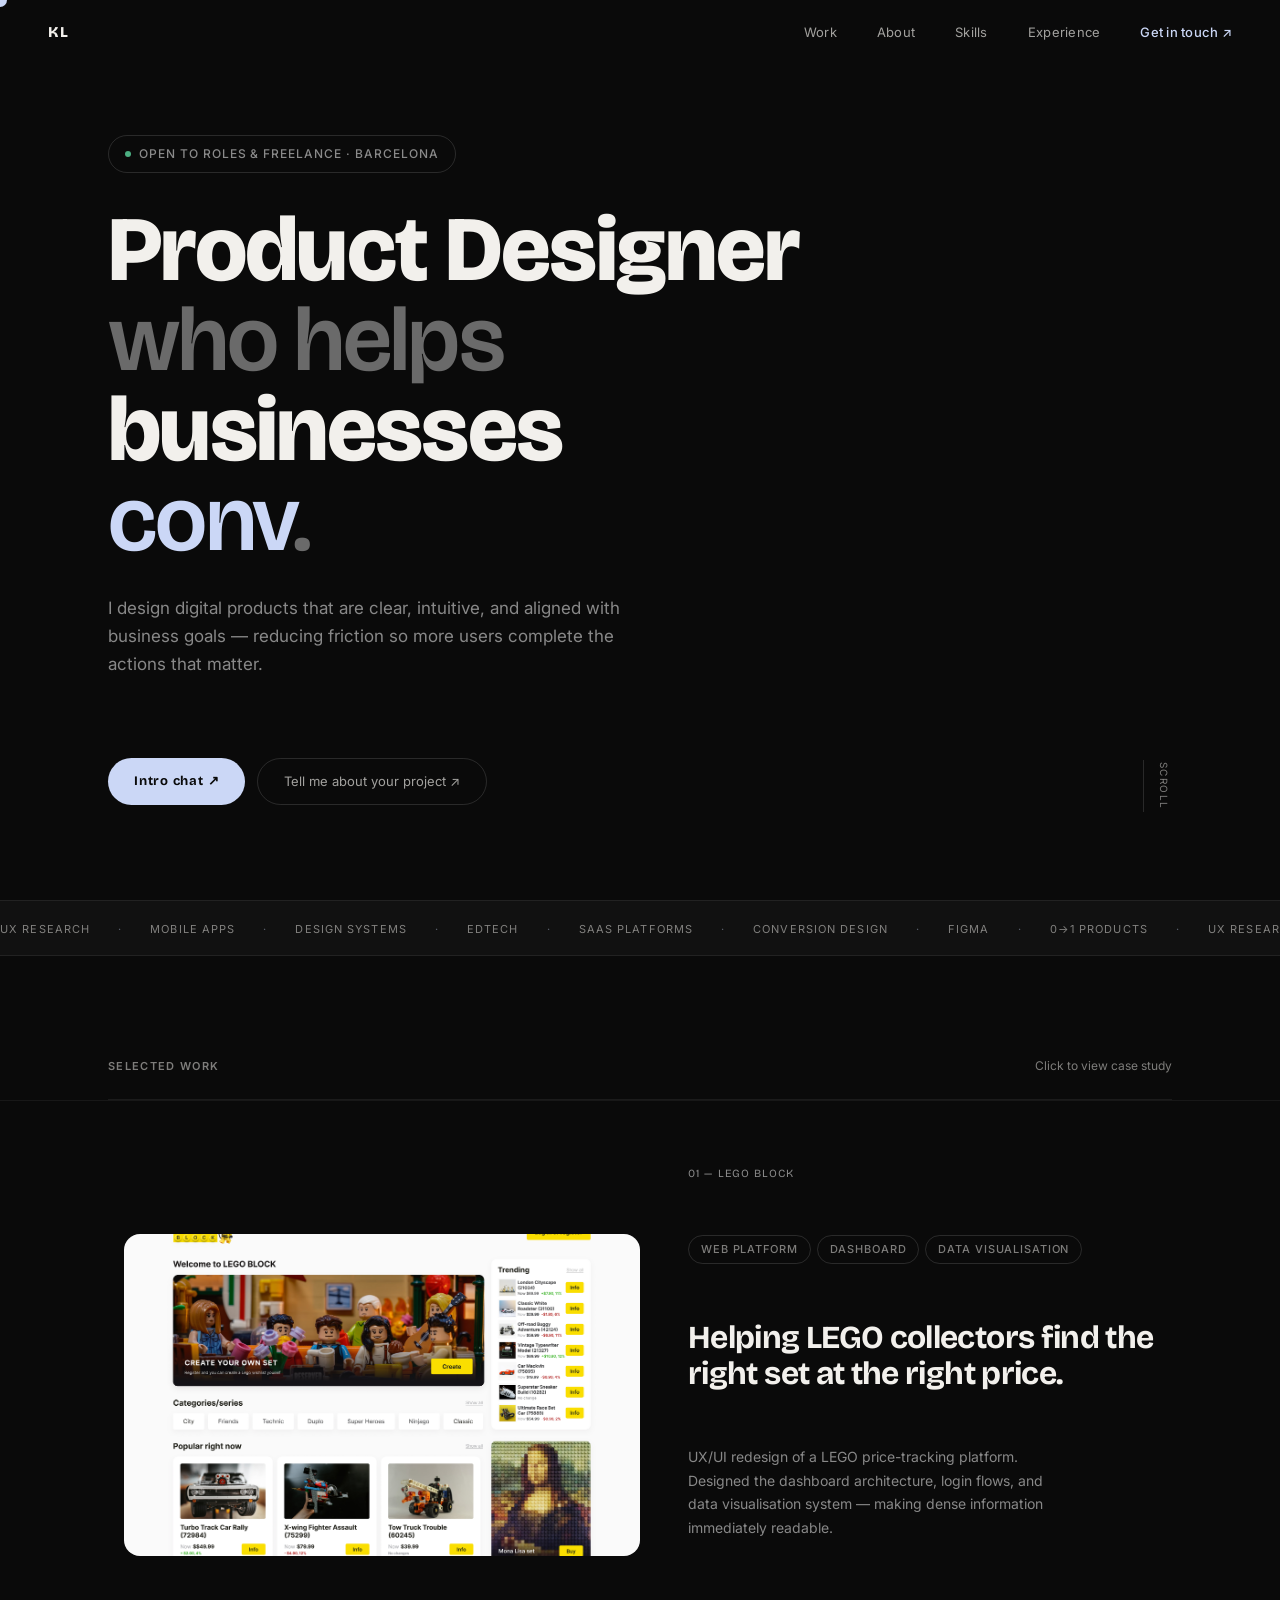
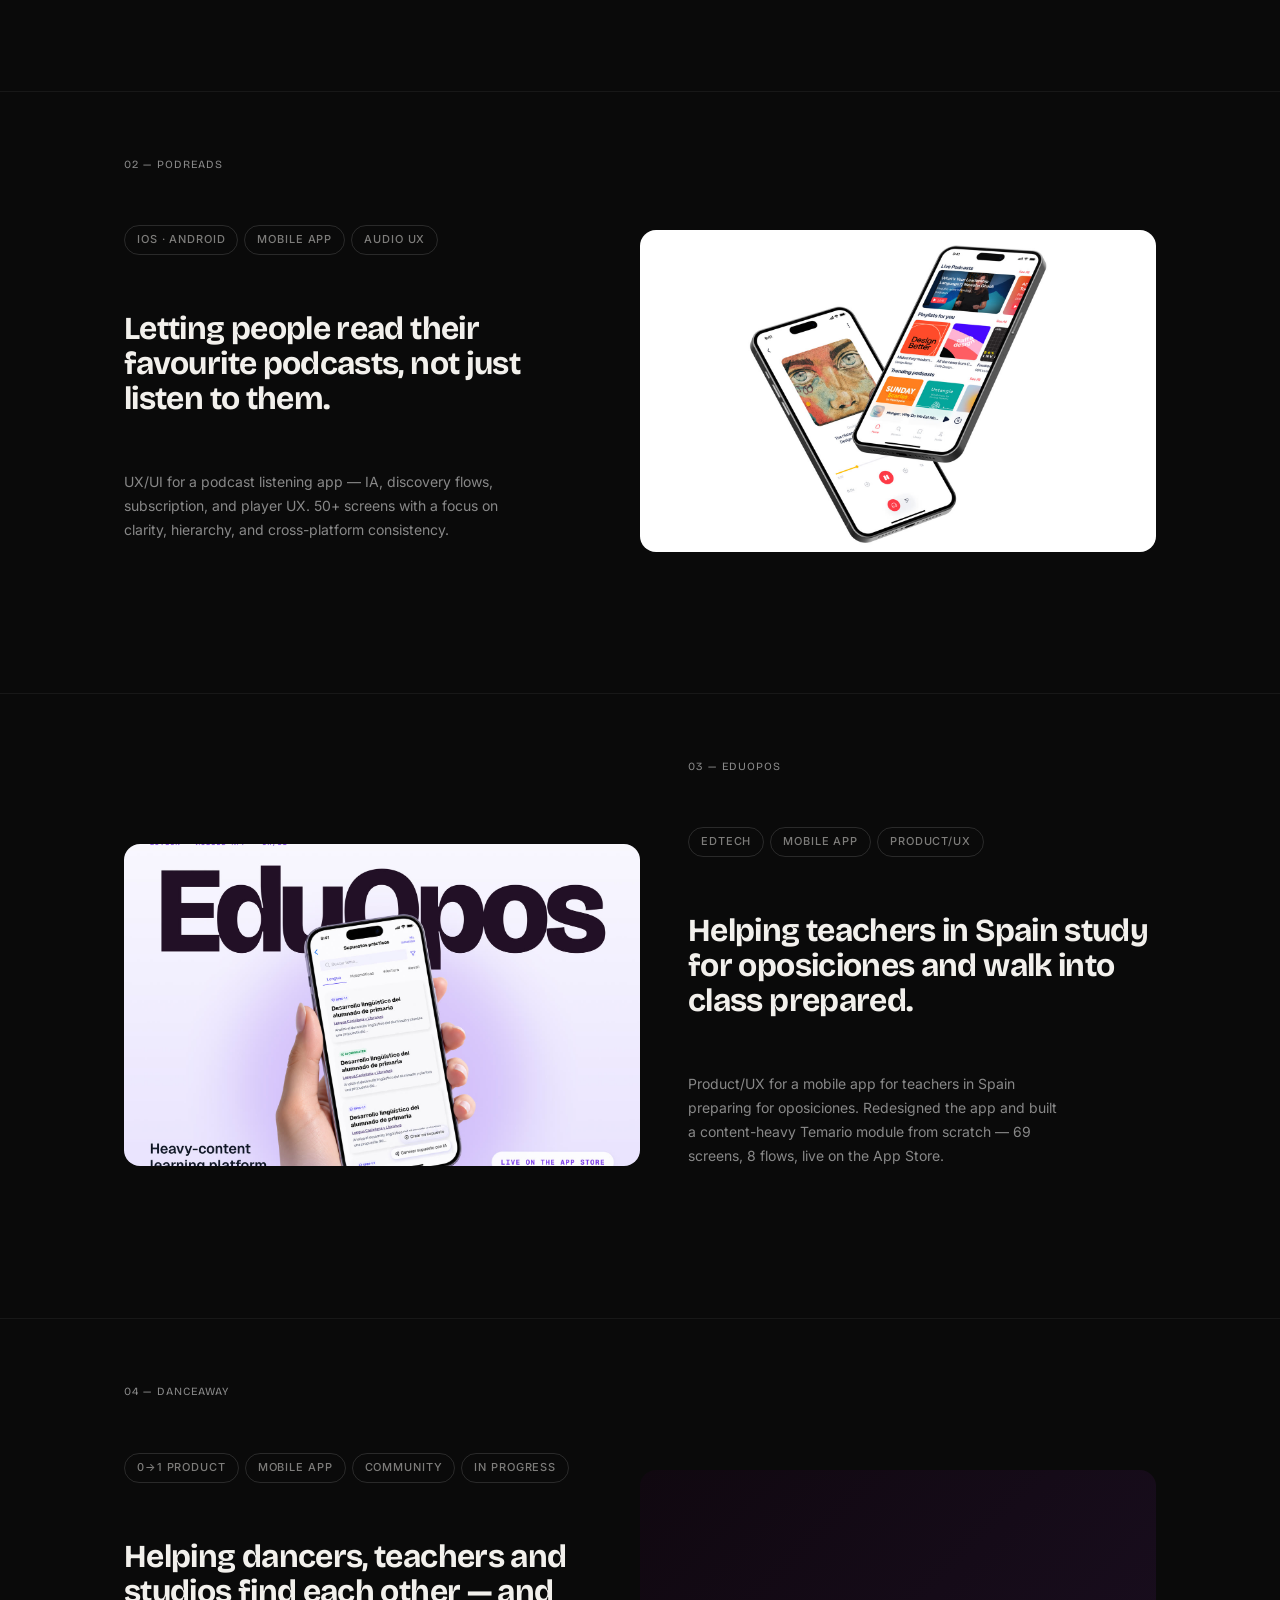
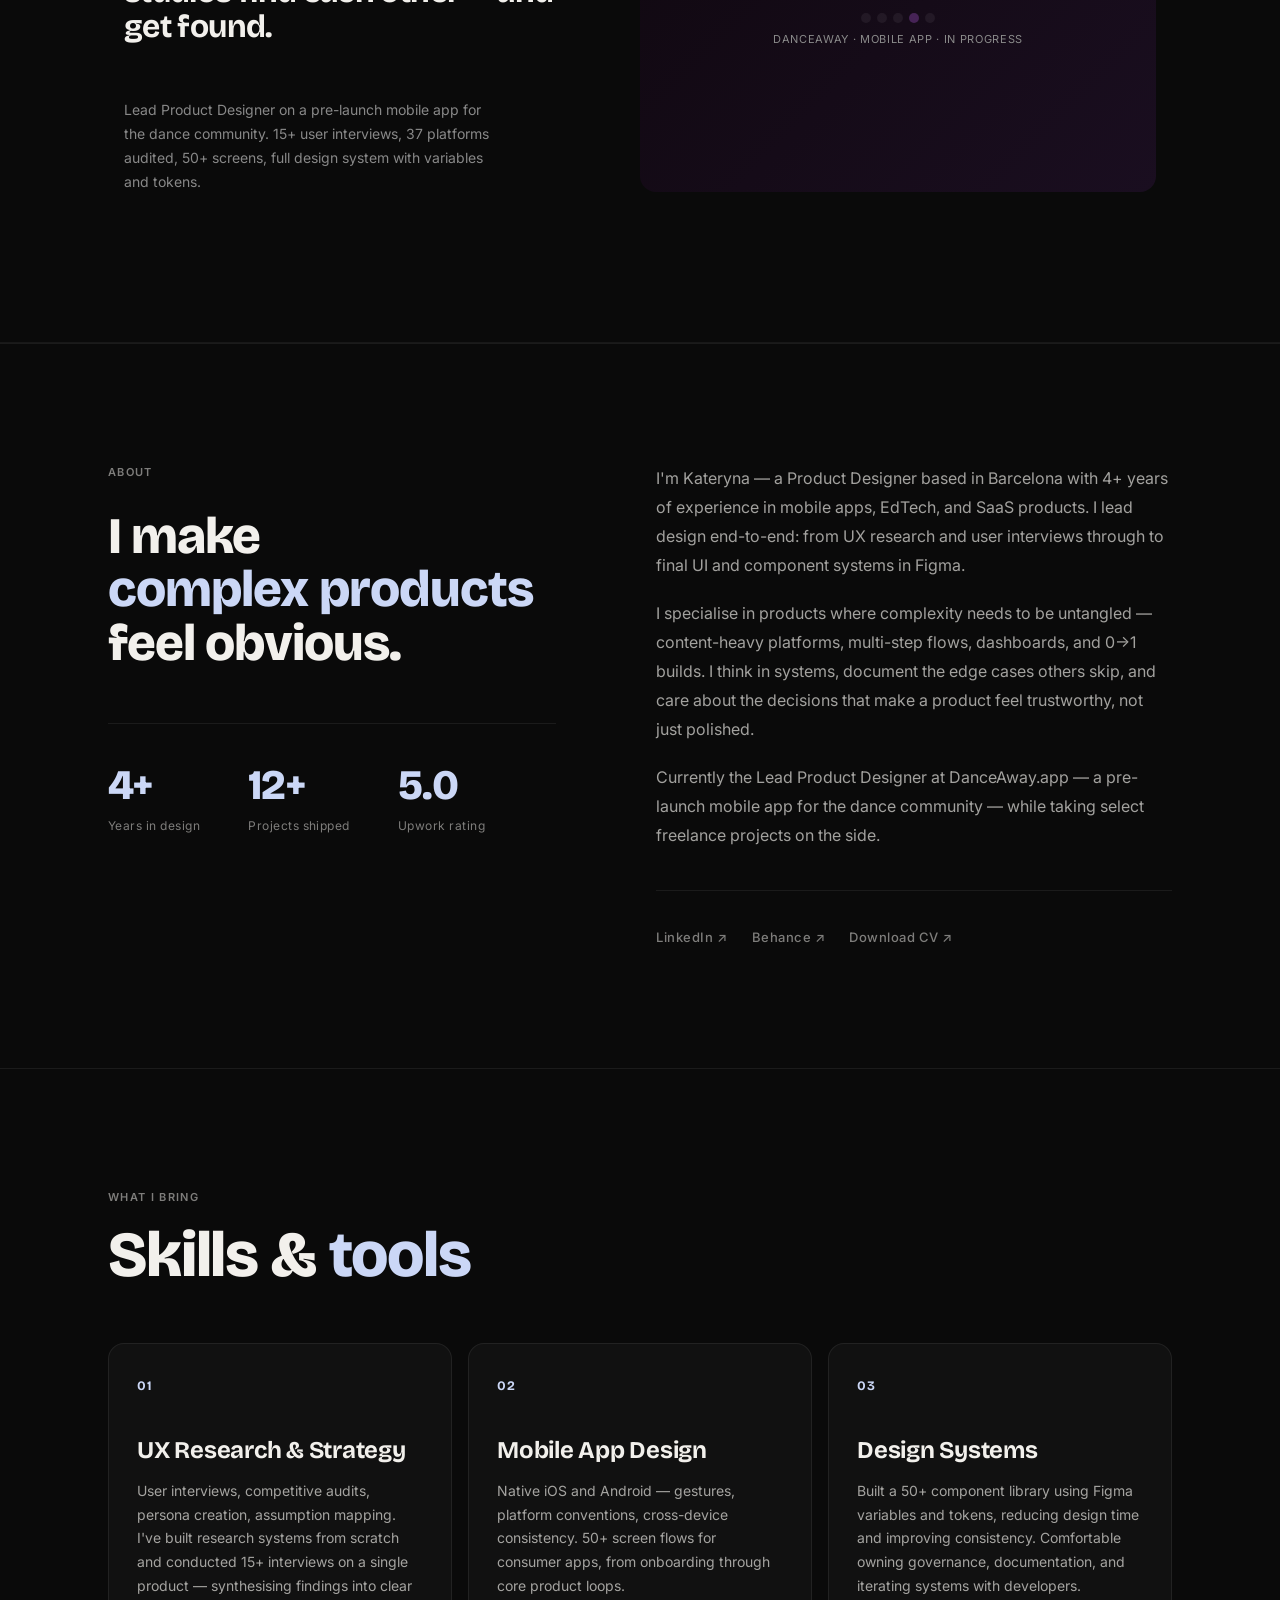
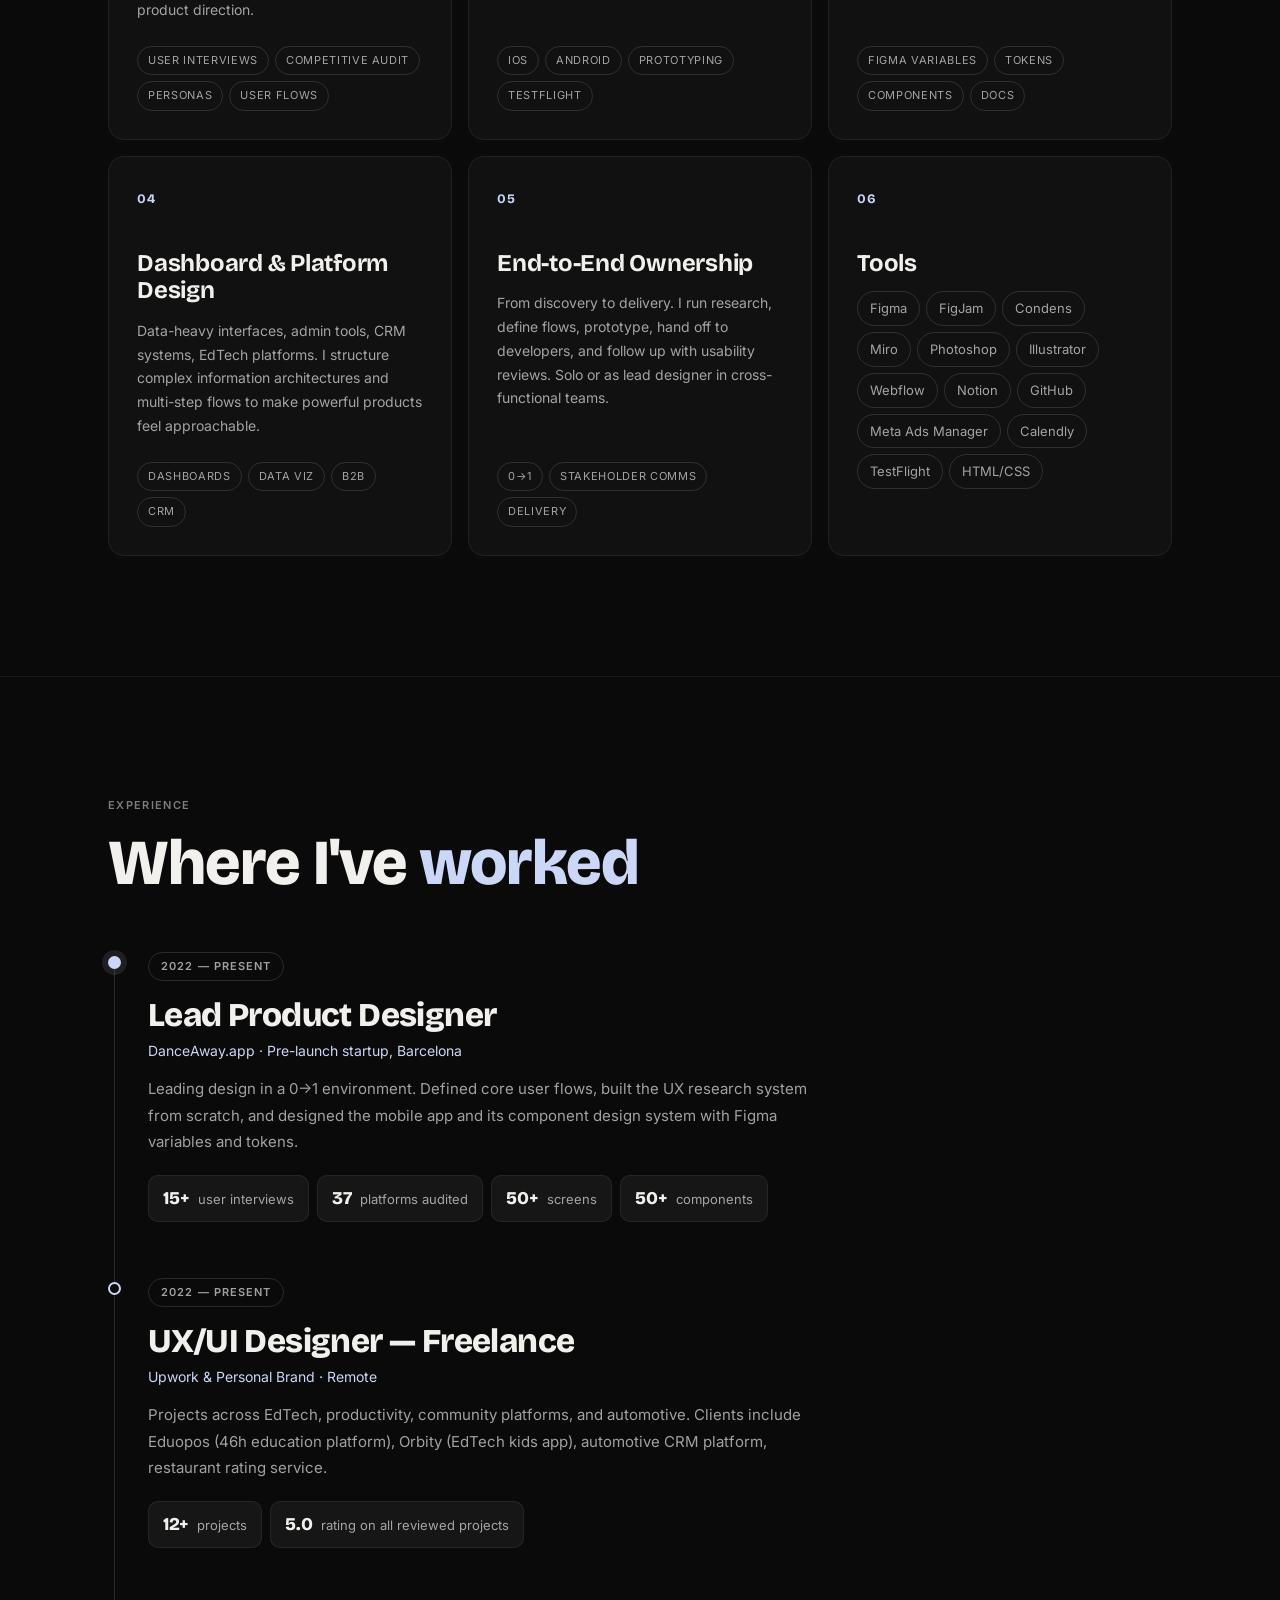
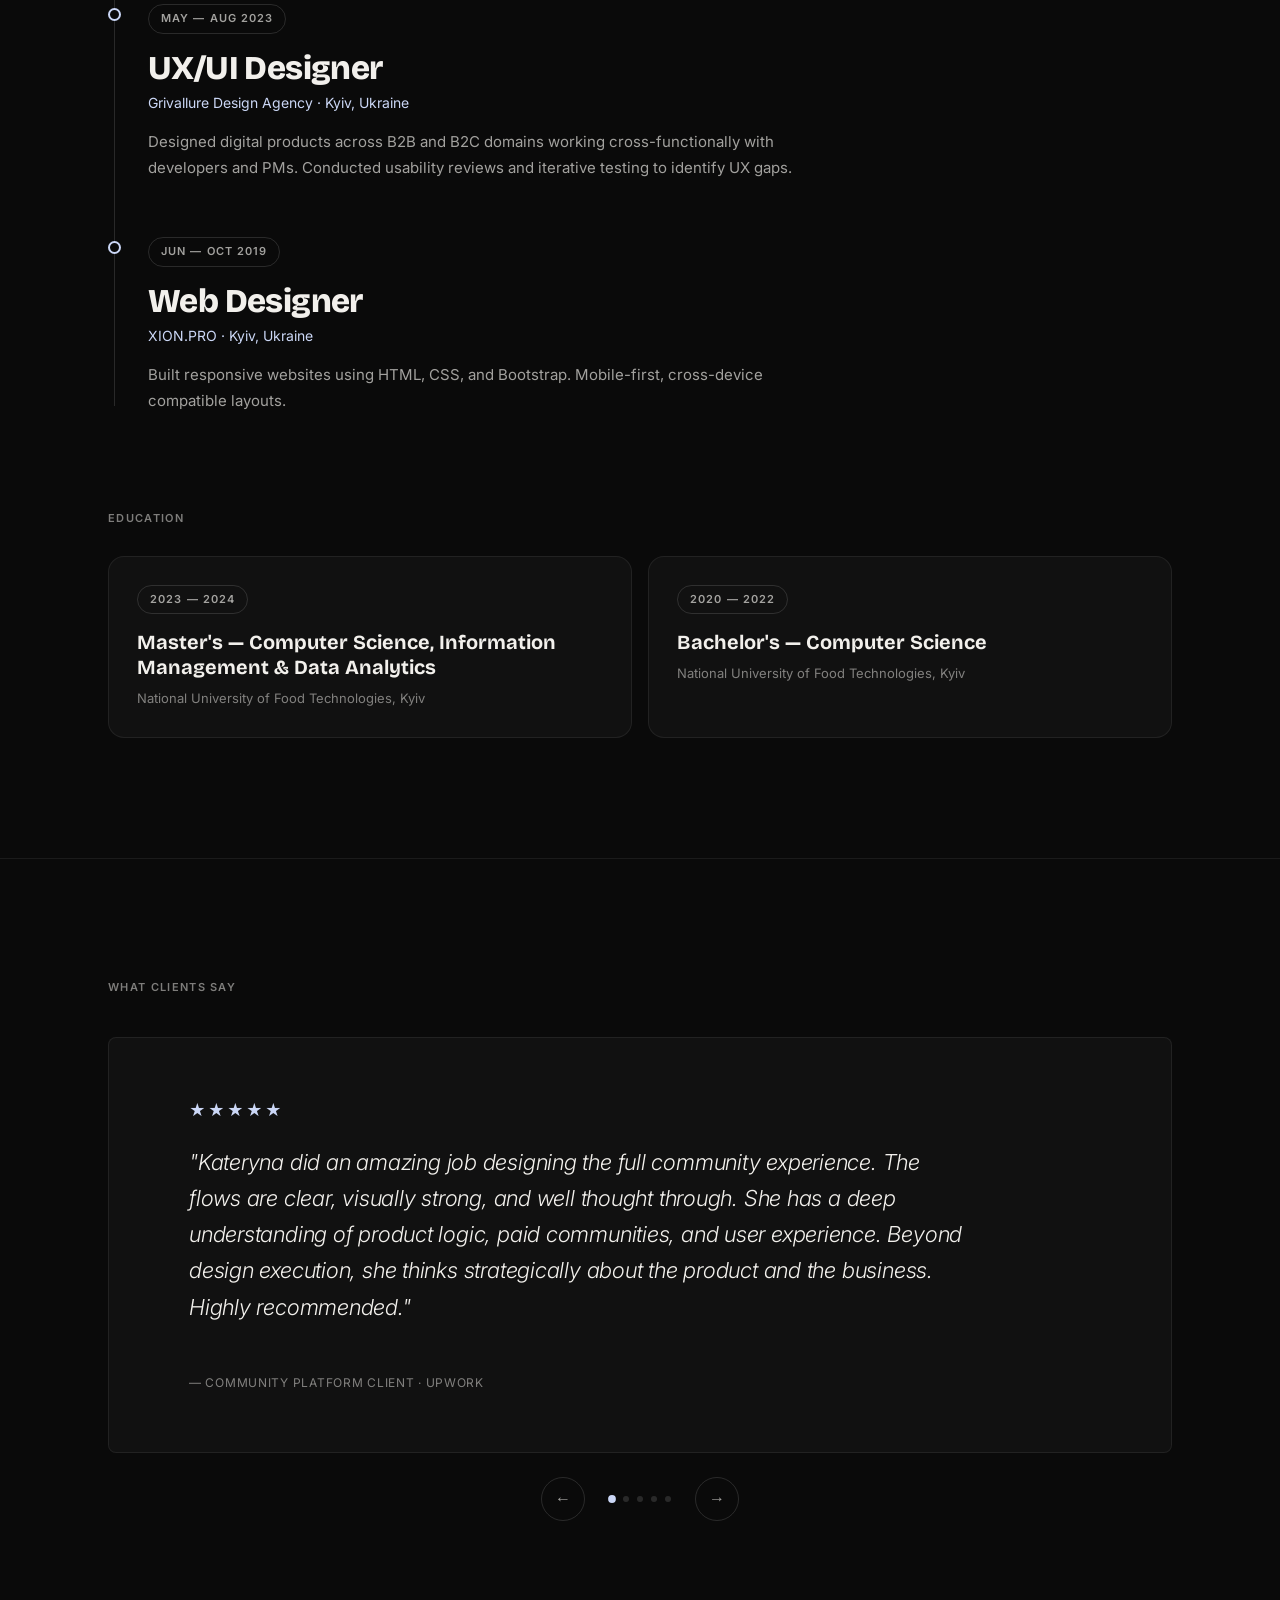
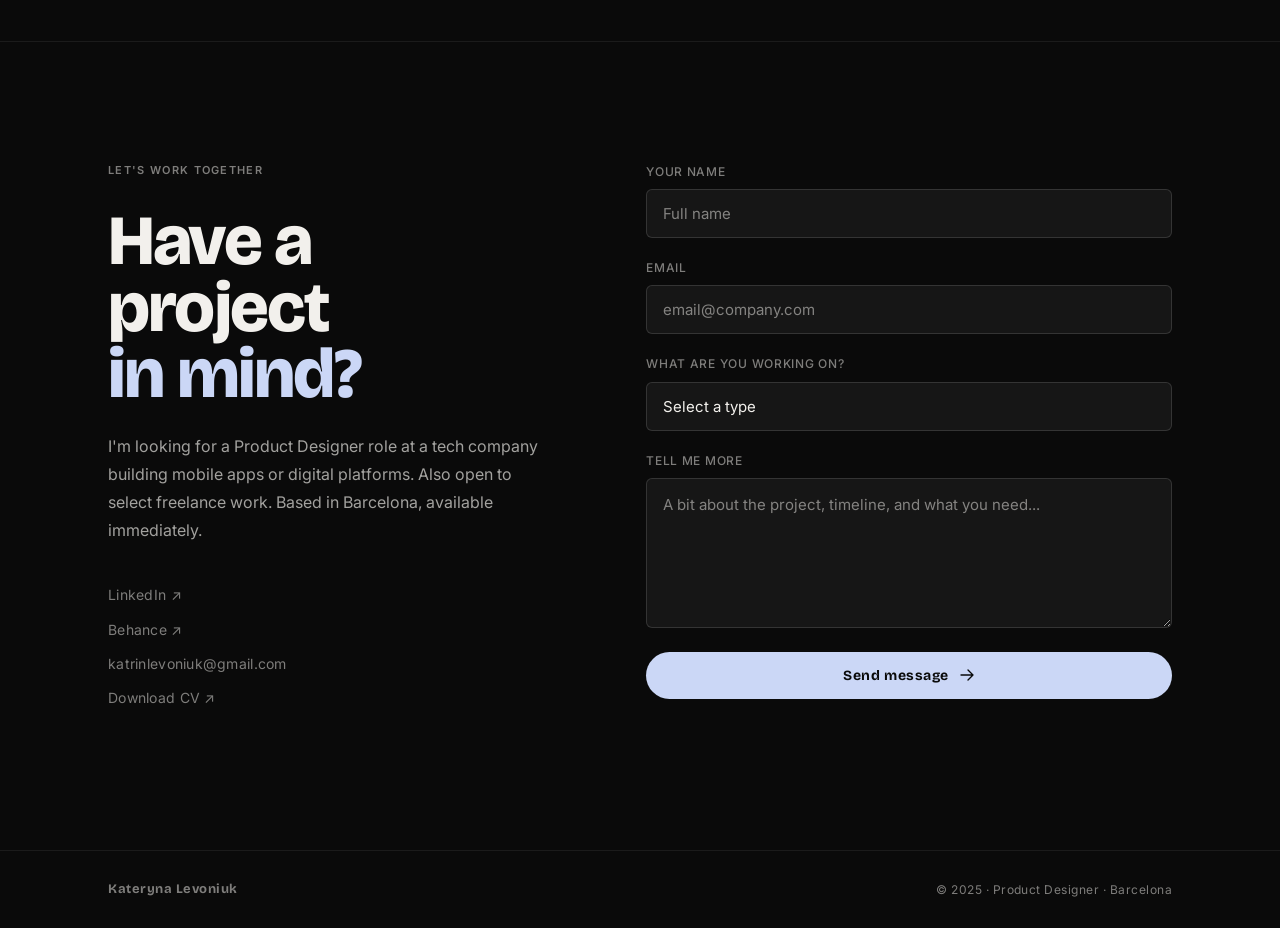
==== commit 997bdda2: "Home: breathing room between hero buttons and the skills strip Co-Authored-By: Claude Opus 5.5 <nore" ====
--- a/index.html
+++ b/index.html
@@ -22,7 +22,7 @@
       grid-template-columns: minmax(0, 1fr);
       justify-content: normal; /* styles.css sets flex-end, which pushed the grid track right */
       padding-top: 120px;
-      padding-bottom: 0;
+      padding-bottom: 80px;
       position: relative;
       overflow: hidden;
     }
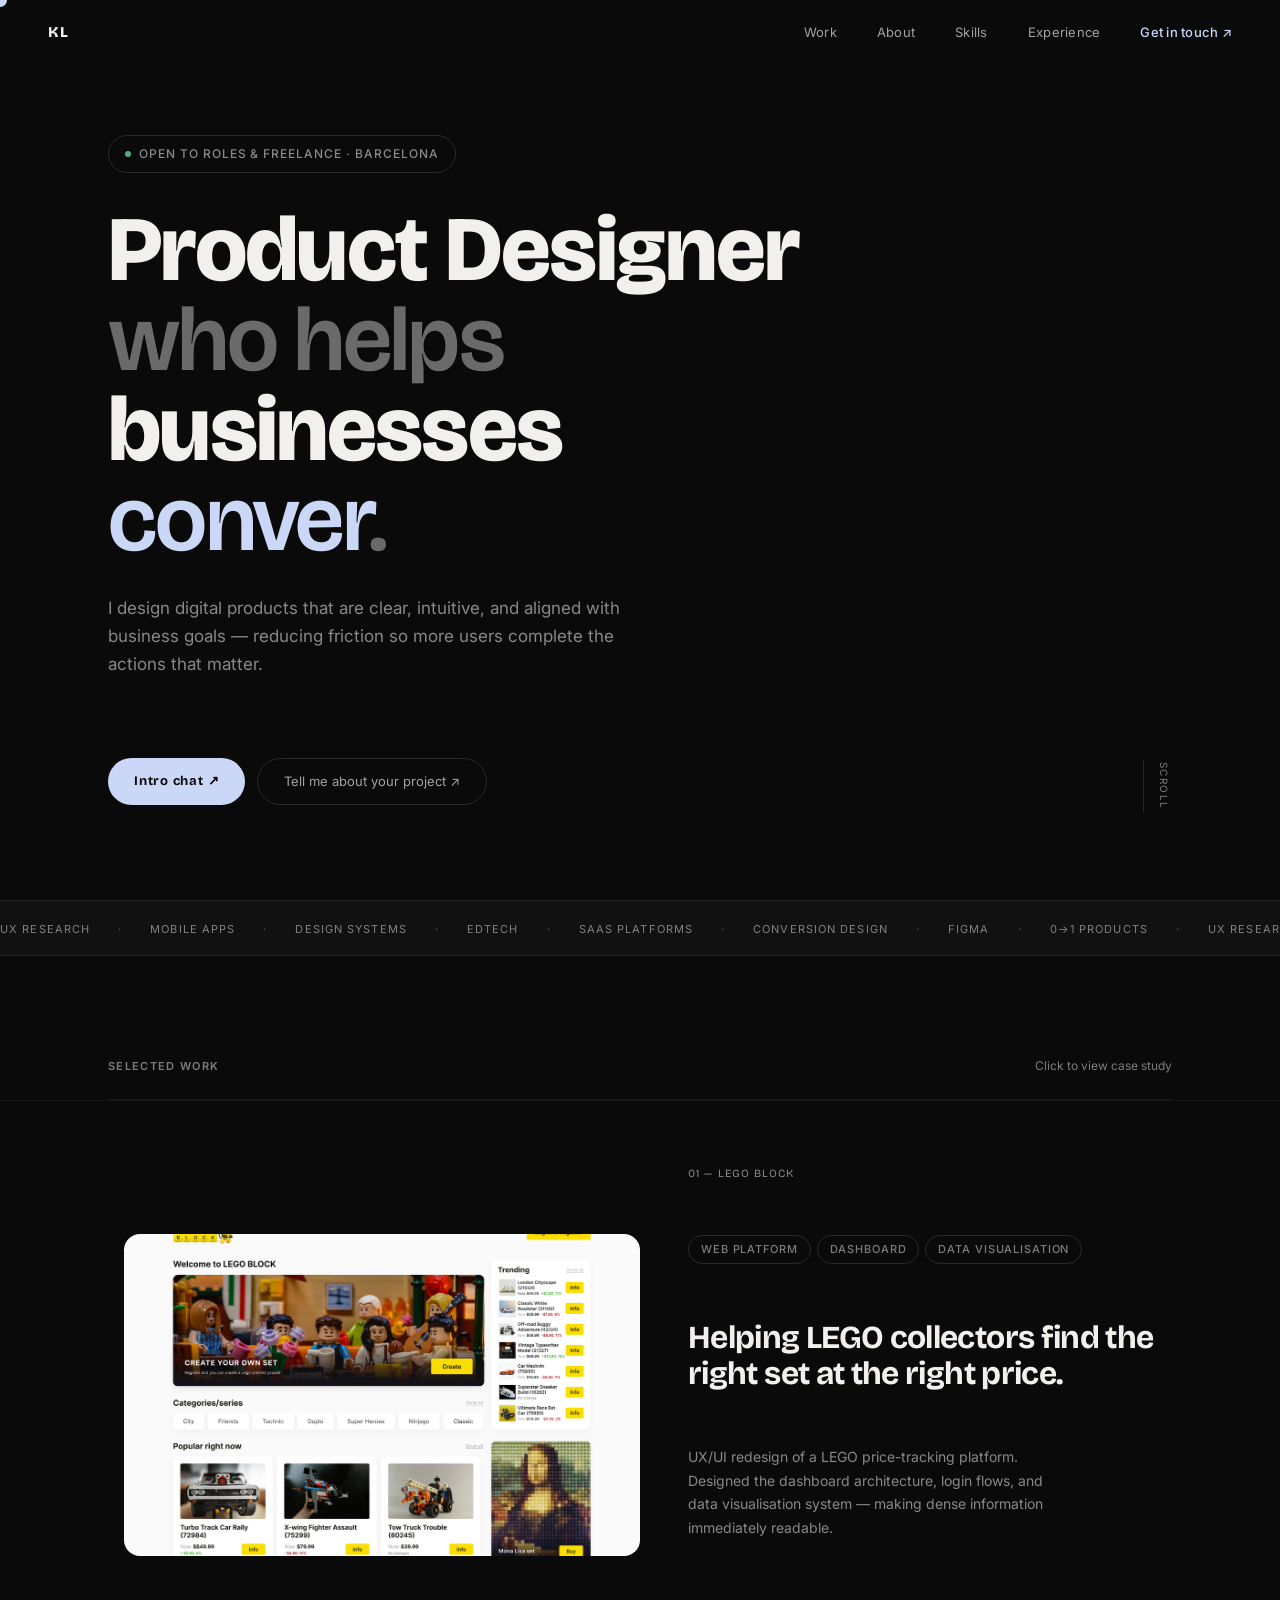
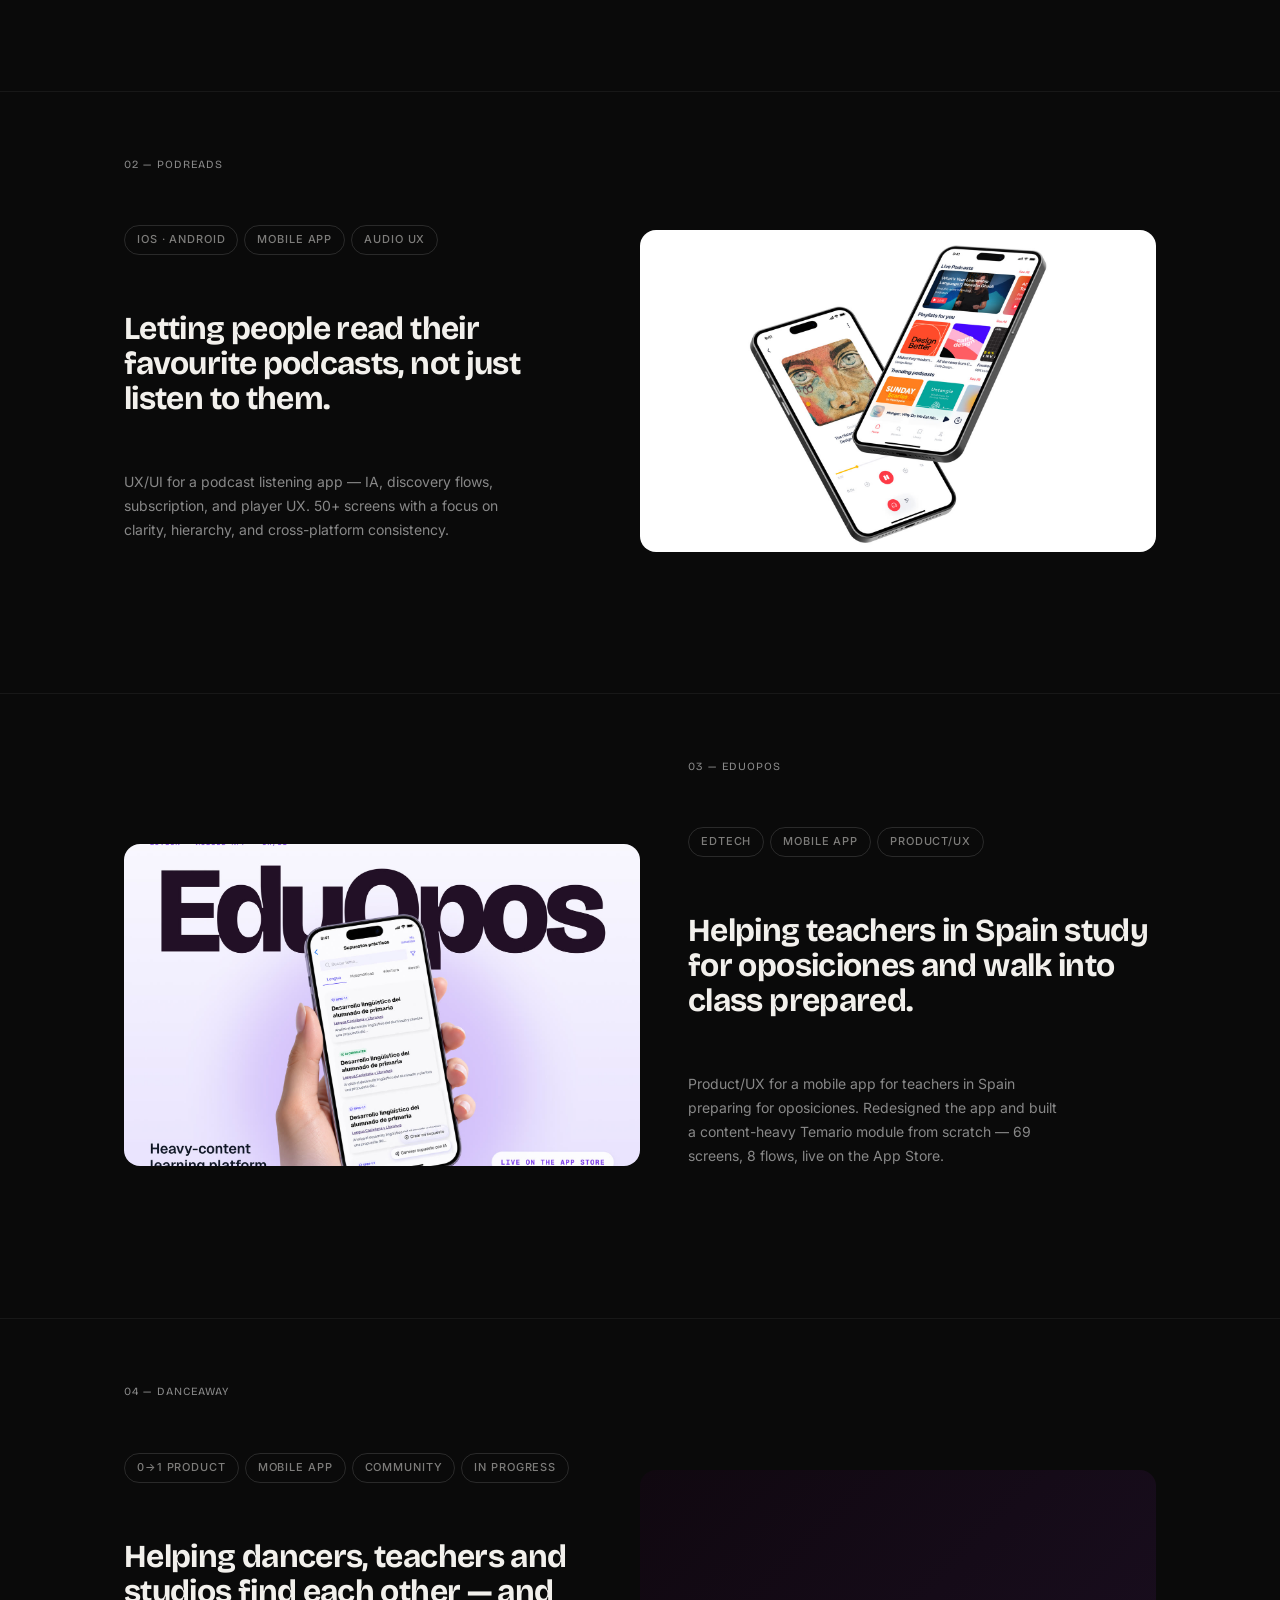
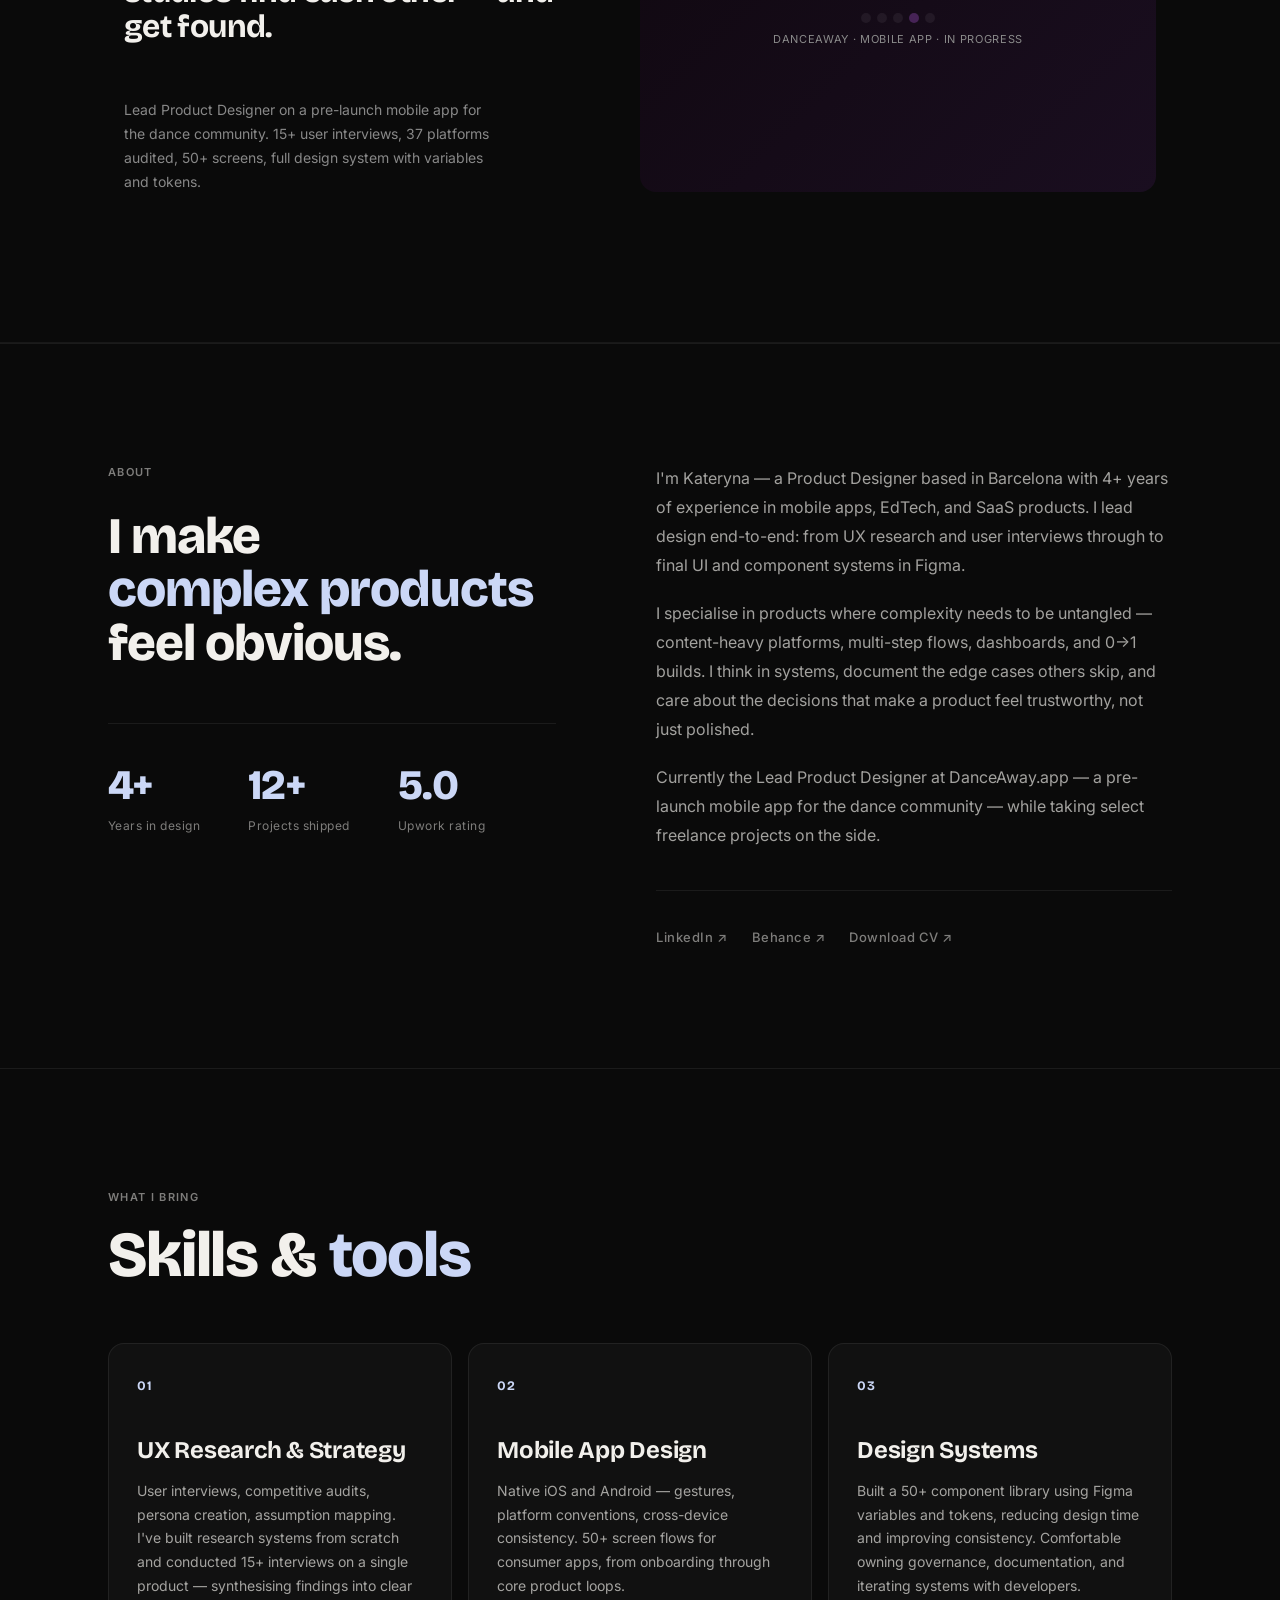
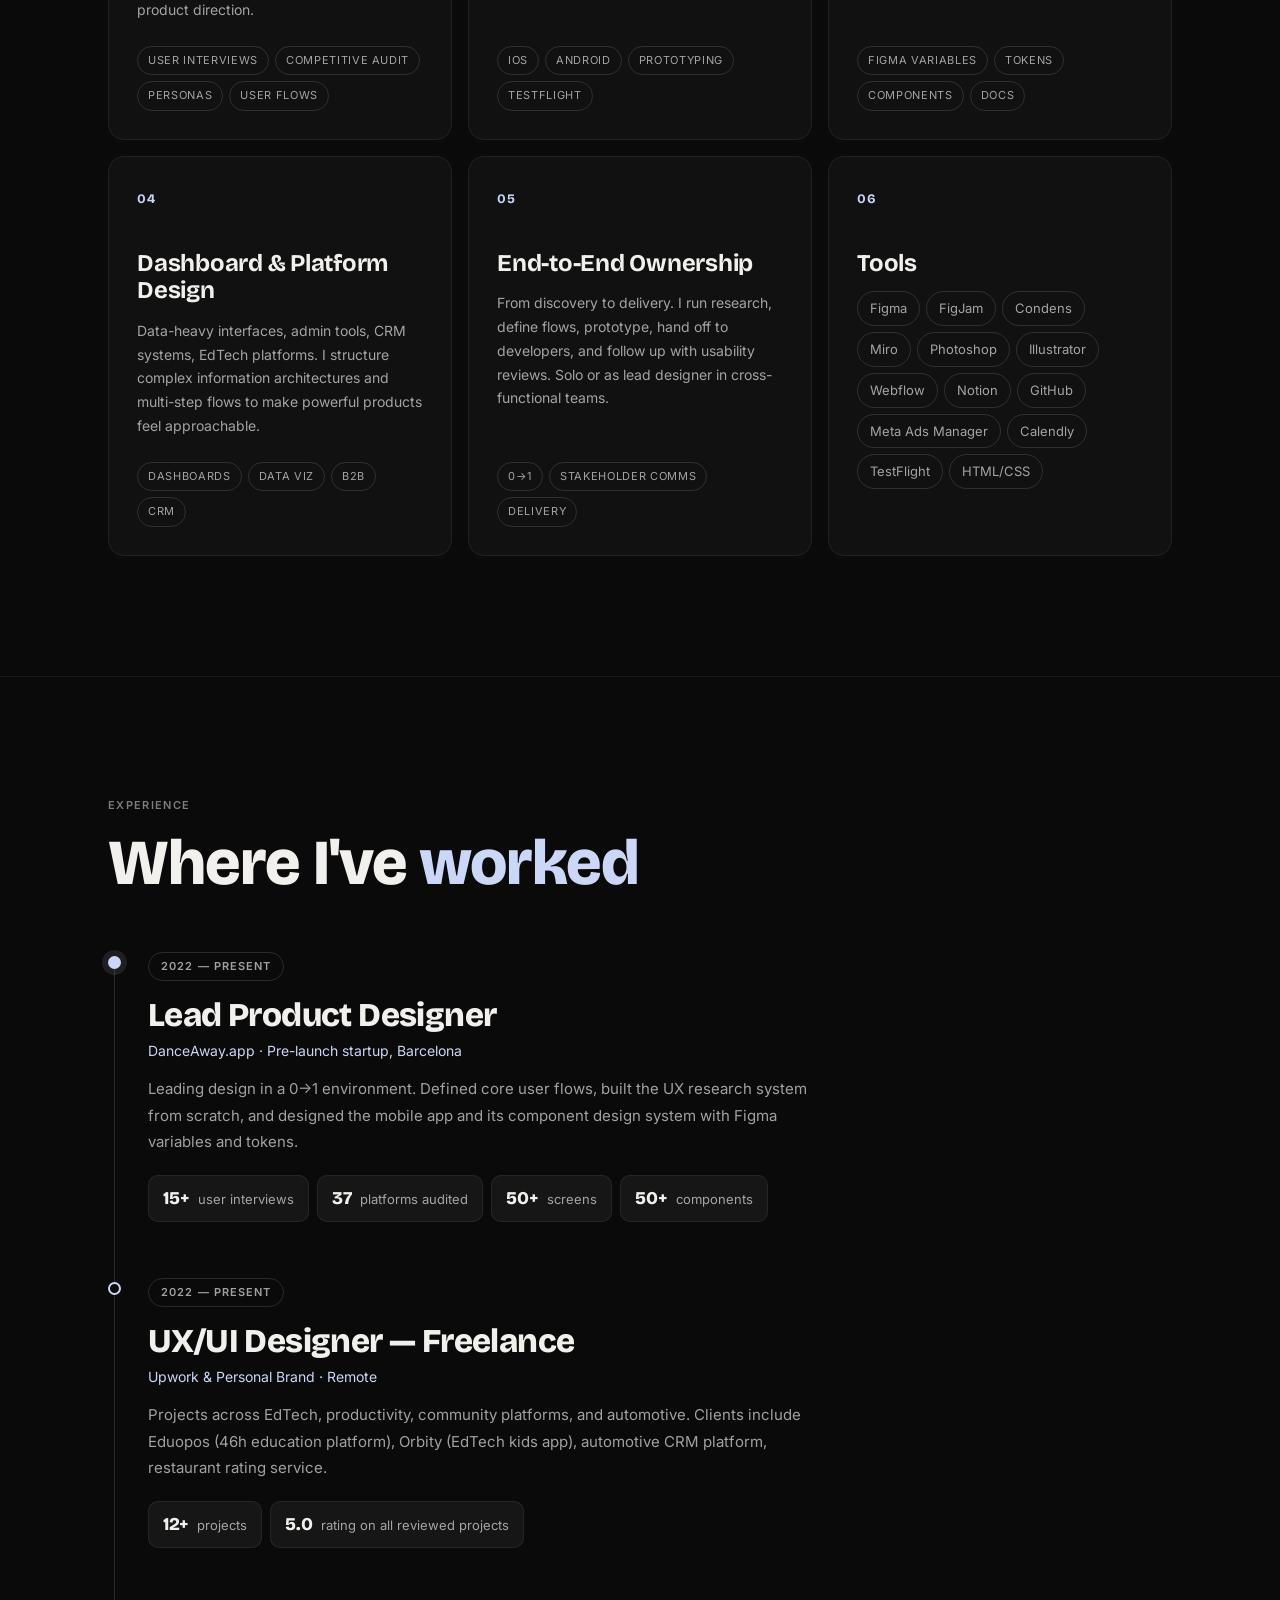
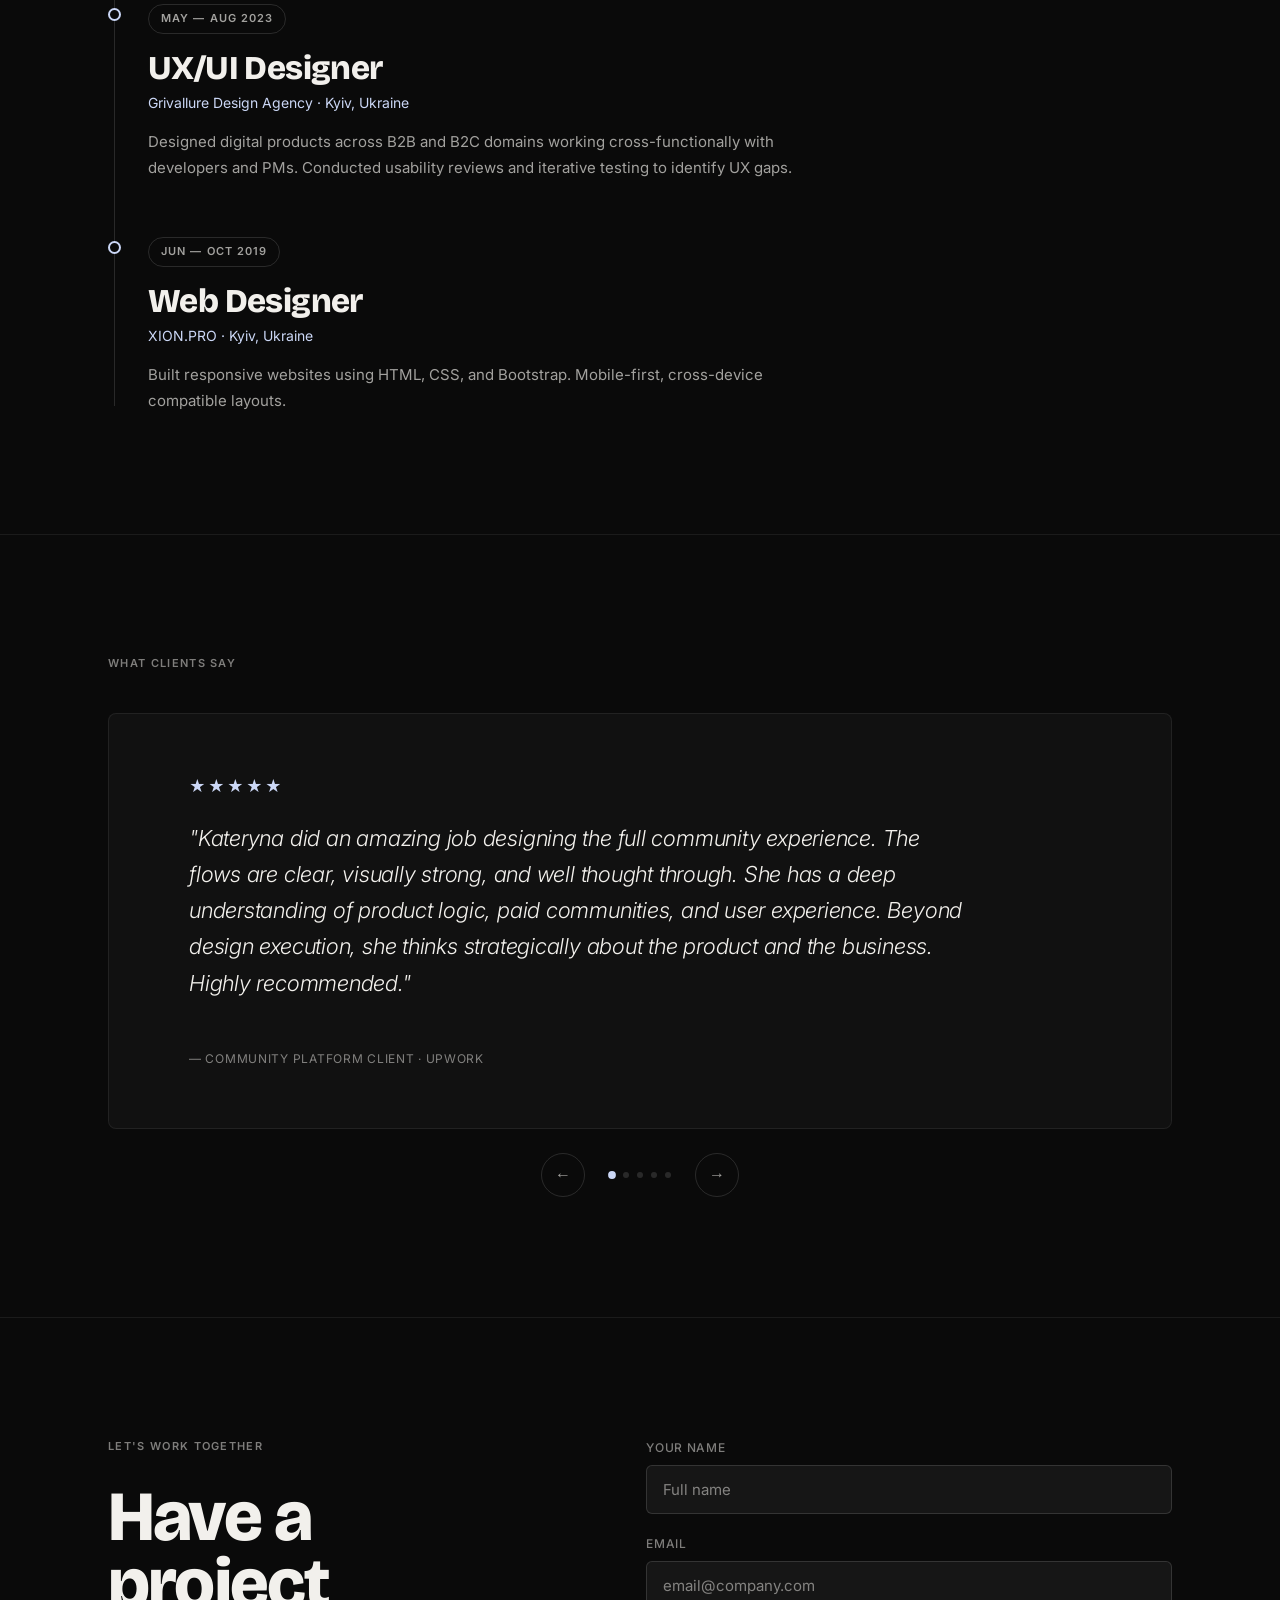
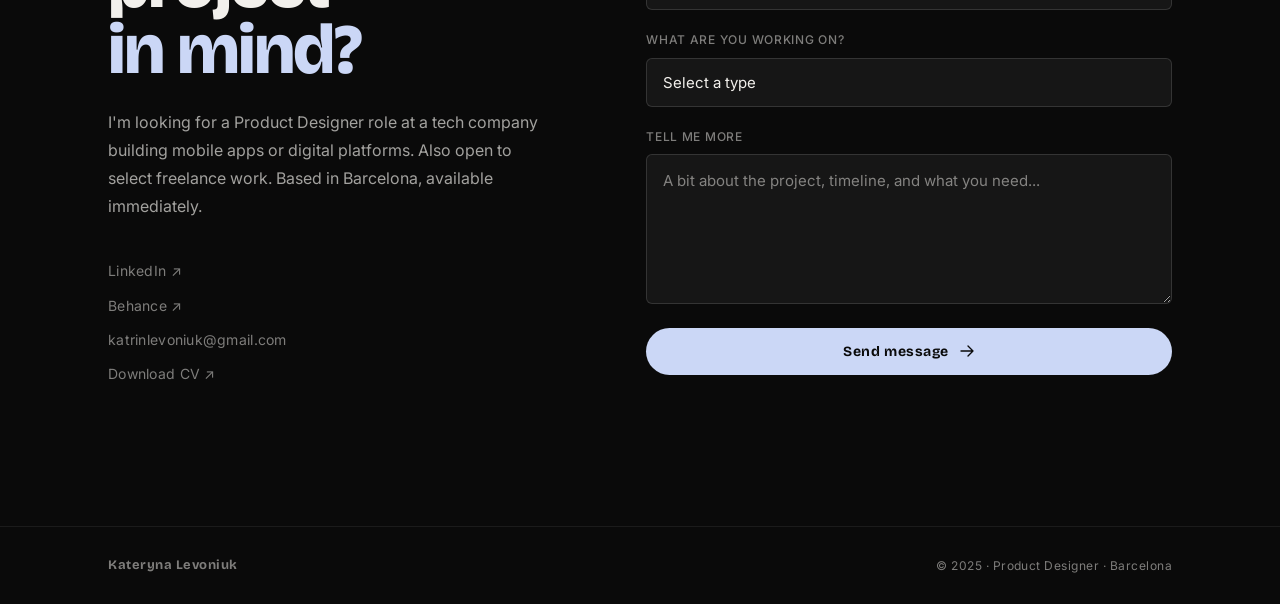
==== commit 45c0057e: "Home: remove Education section Co-Authored-By: Claude Opus 5.5 <noreply@anthropic.com> Claude-Sessio" ====
--- a/index.html
+++ b/index.html
@@ -643,21 +643,6 @@
       </article>
     </div>
 
-    <div class="block-head block-head--sub">
-      <p class="section-label reveal-up">Education</p>
-    </div>
-    <div class="edu-cards">
-      <article class="edu-card reveal-up">
-        <span class="xp-period">2023 — 2024</span>
-        <h3>Master's — Computer Science, Information Management &amp; Data Analytics</h3>
-        <p>National University of Food Technologies, Kyiv</p>
-      </article>
-      <article class="edu-card reveal-up" data-delay="80">
-        <span class="xp-period">2020 — 2022</span>
-        <h3>Bachelor's — Computer Science</h3>
-        <p>National University of Food Technologies, Kyiv</p>
-      </article>
-    </div>
   </div>
 </section>
 
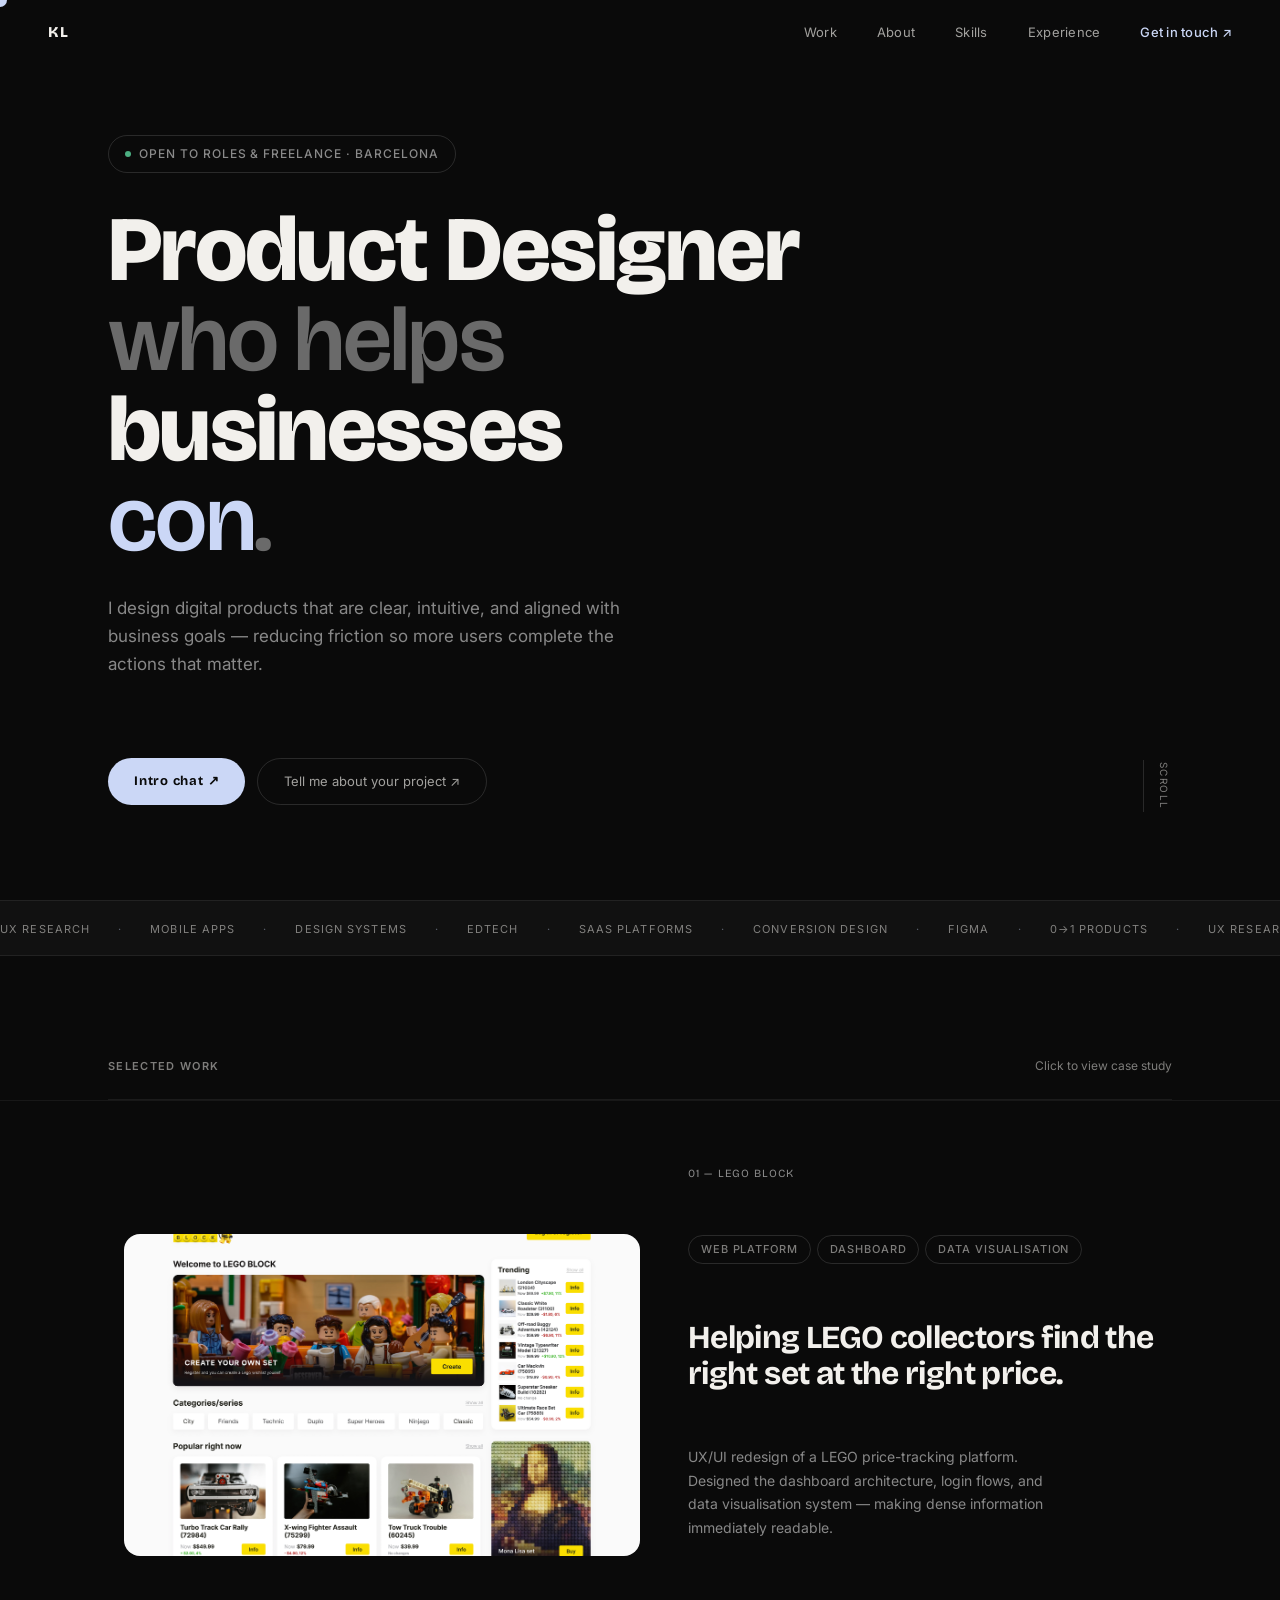
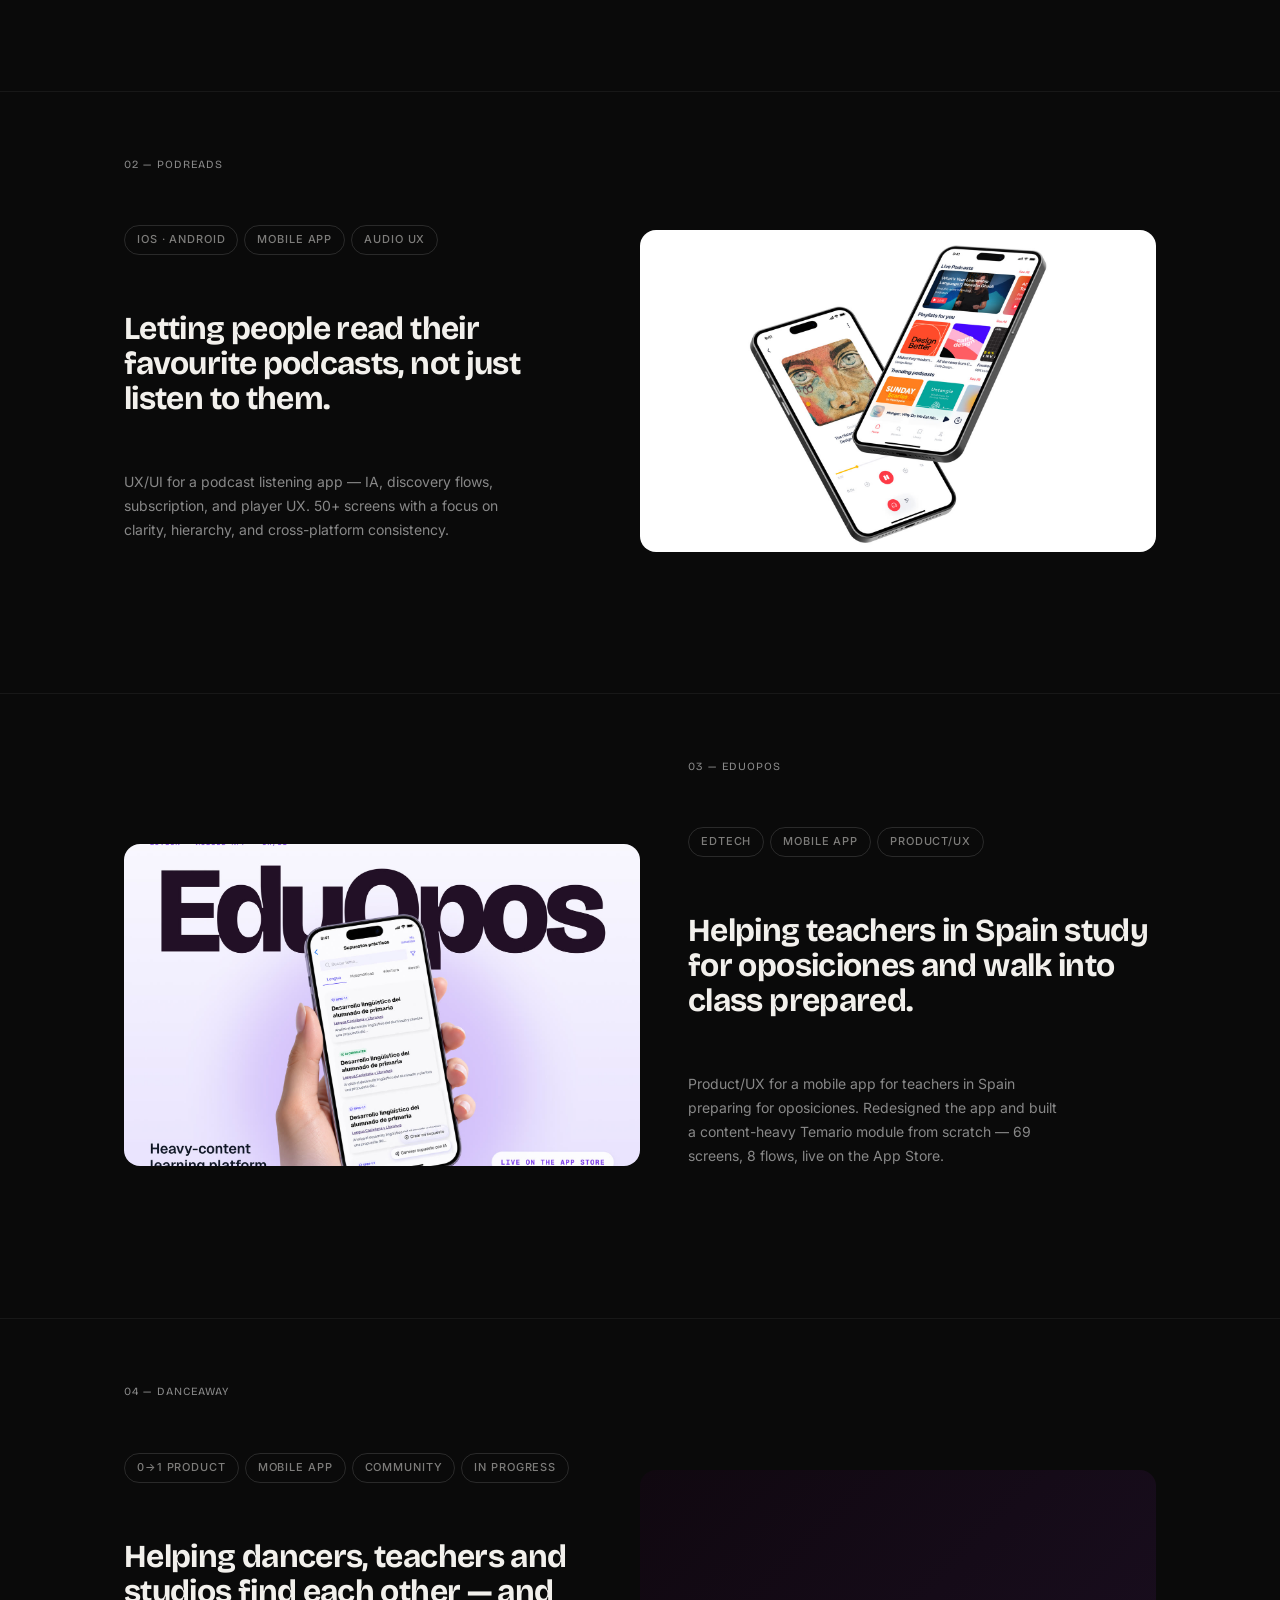
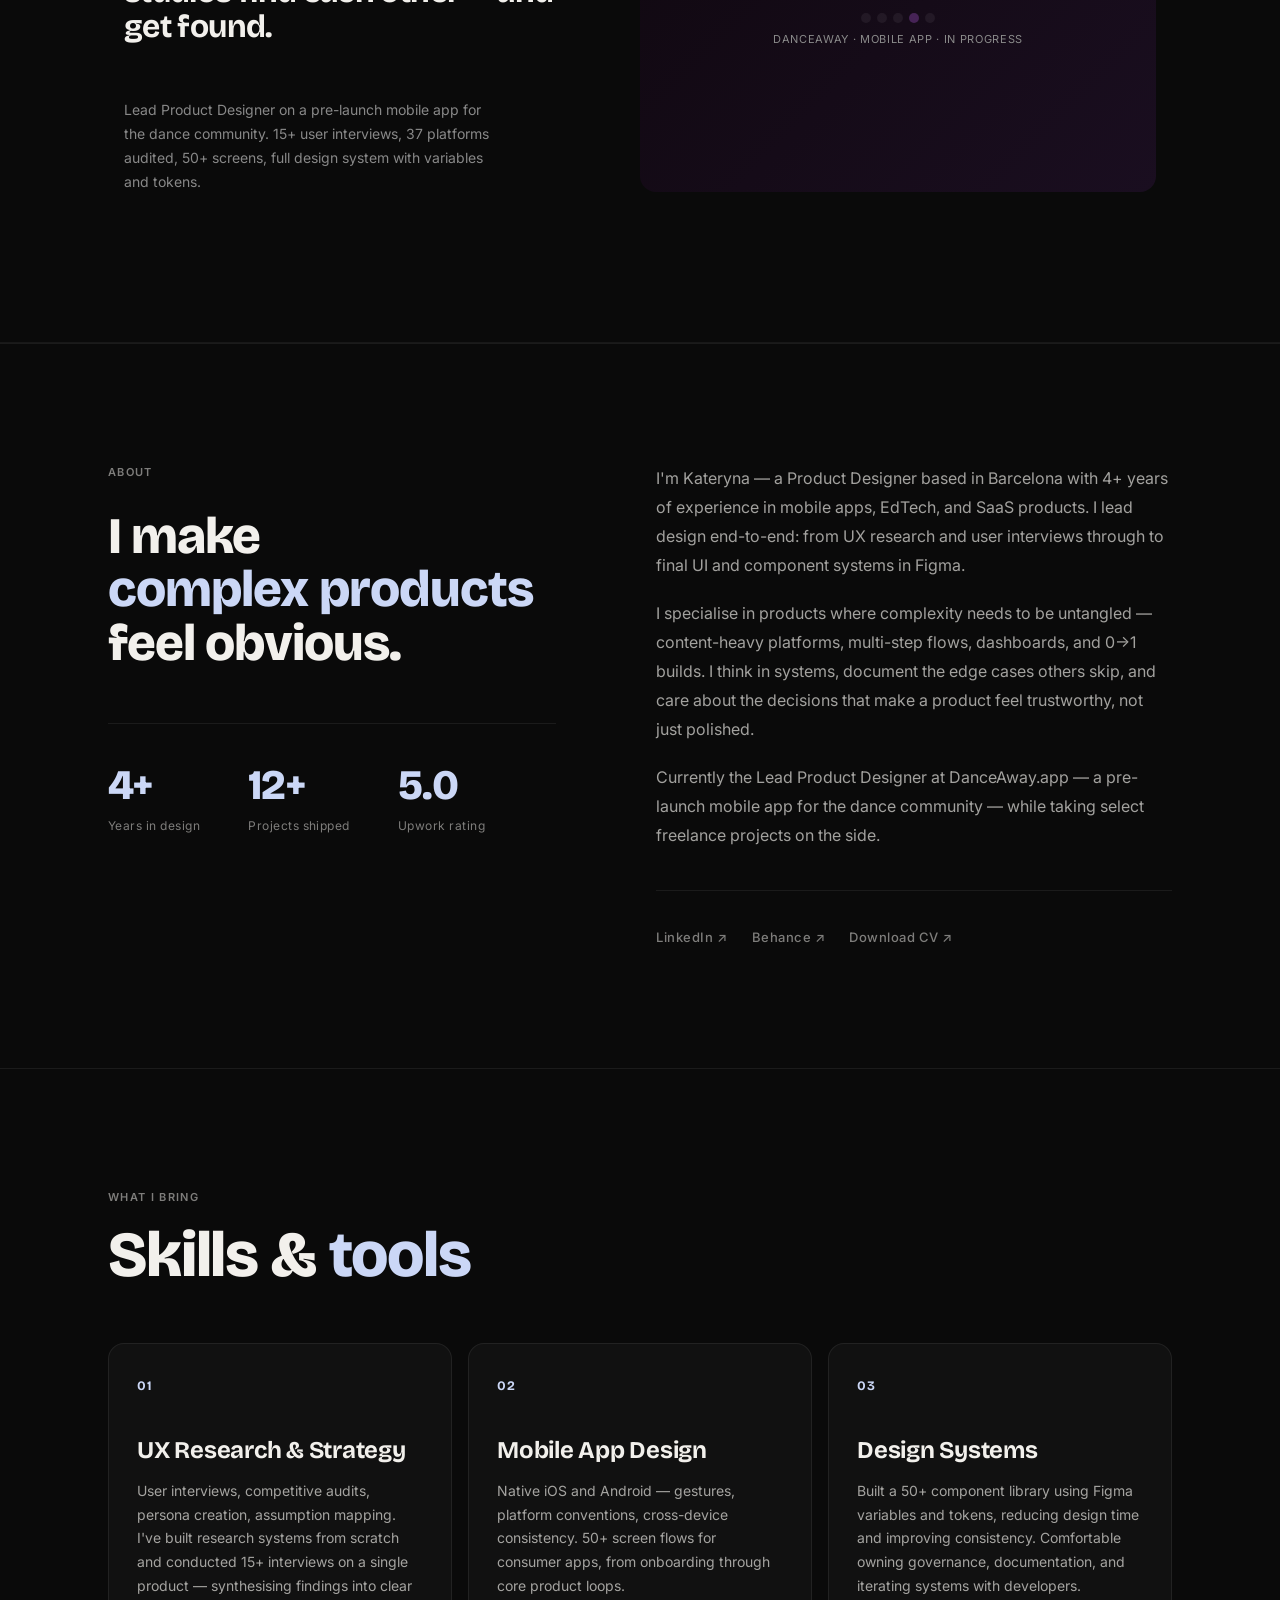
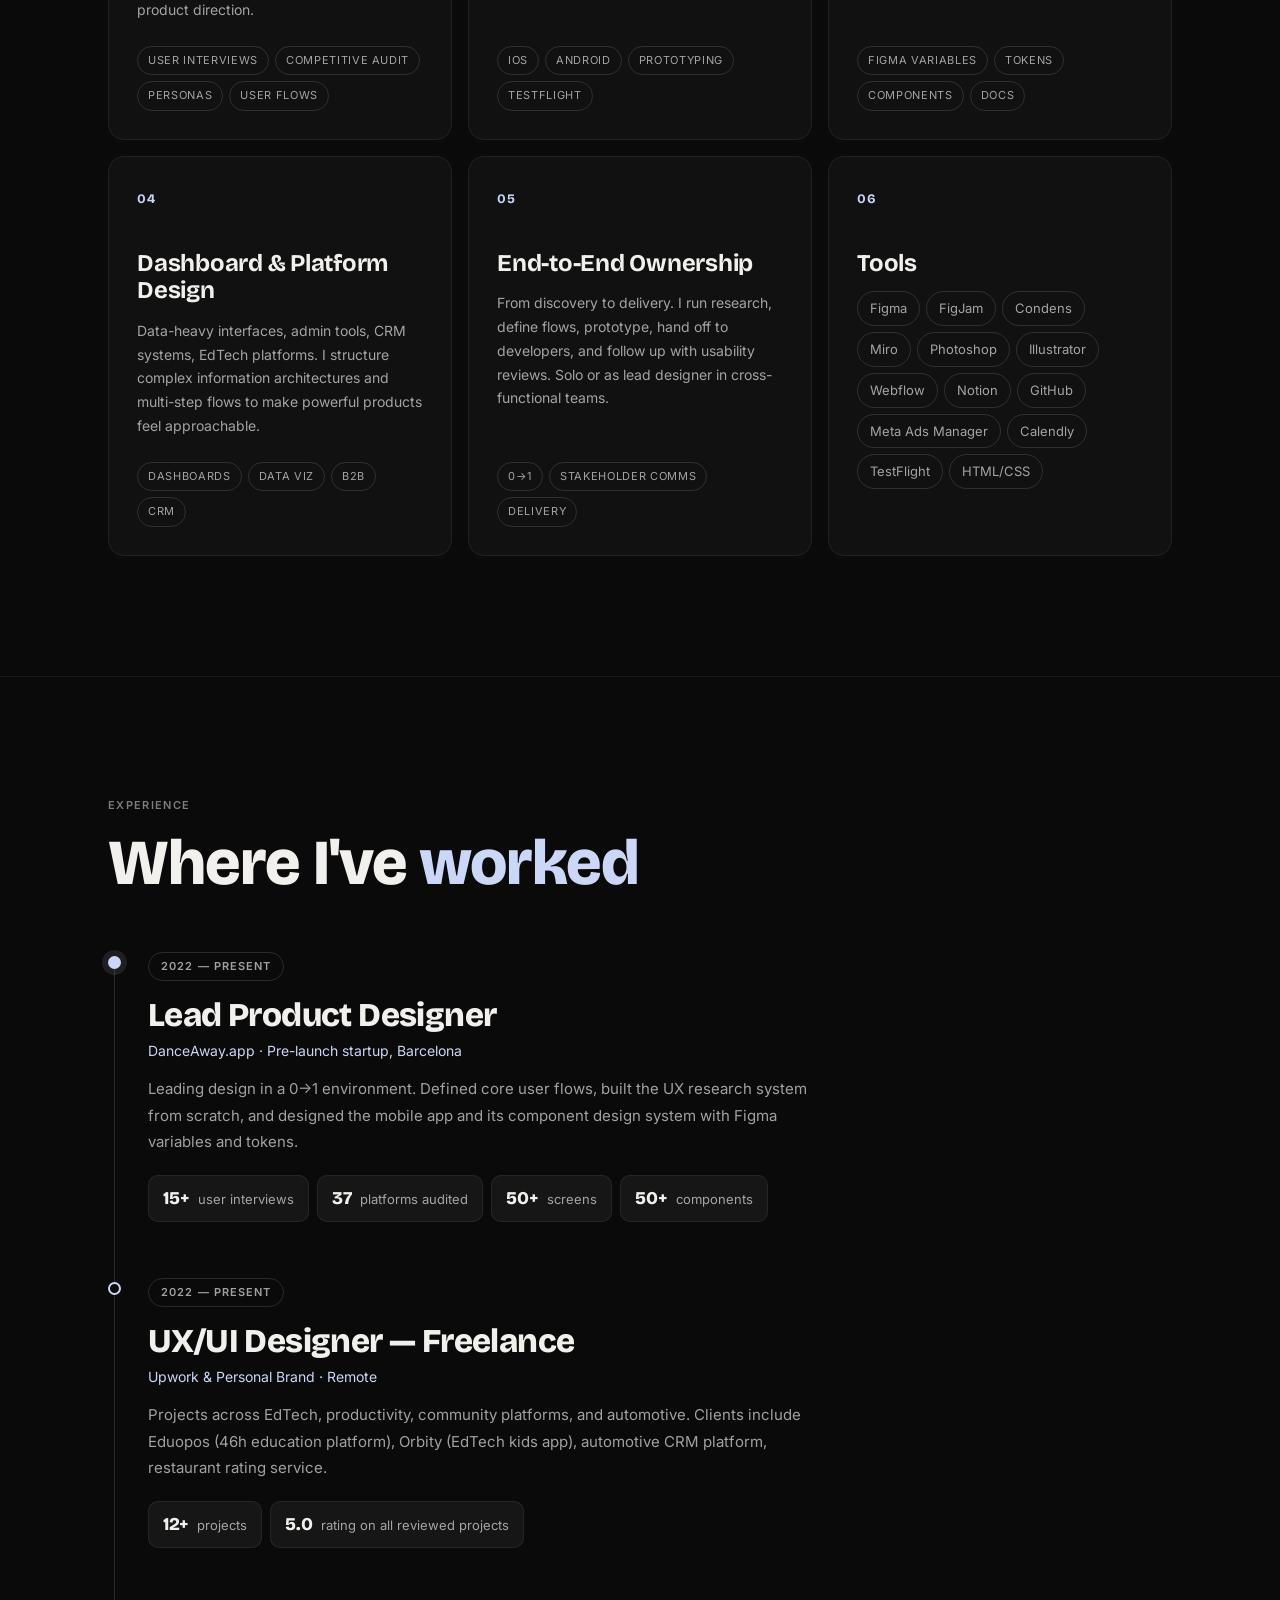
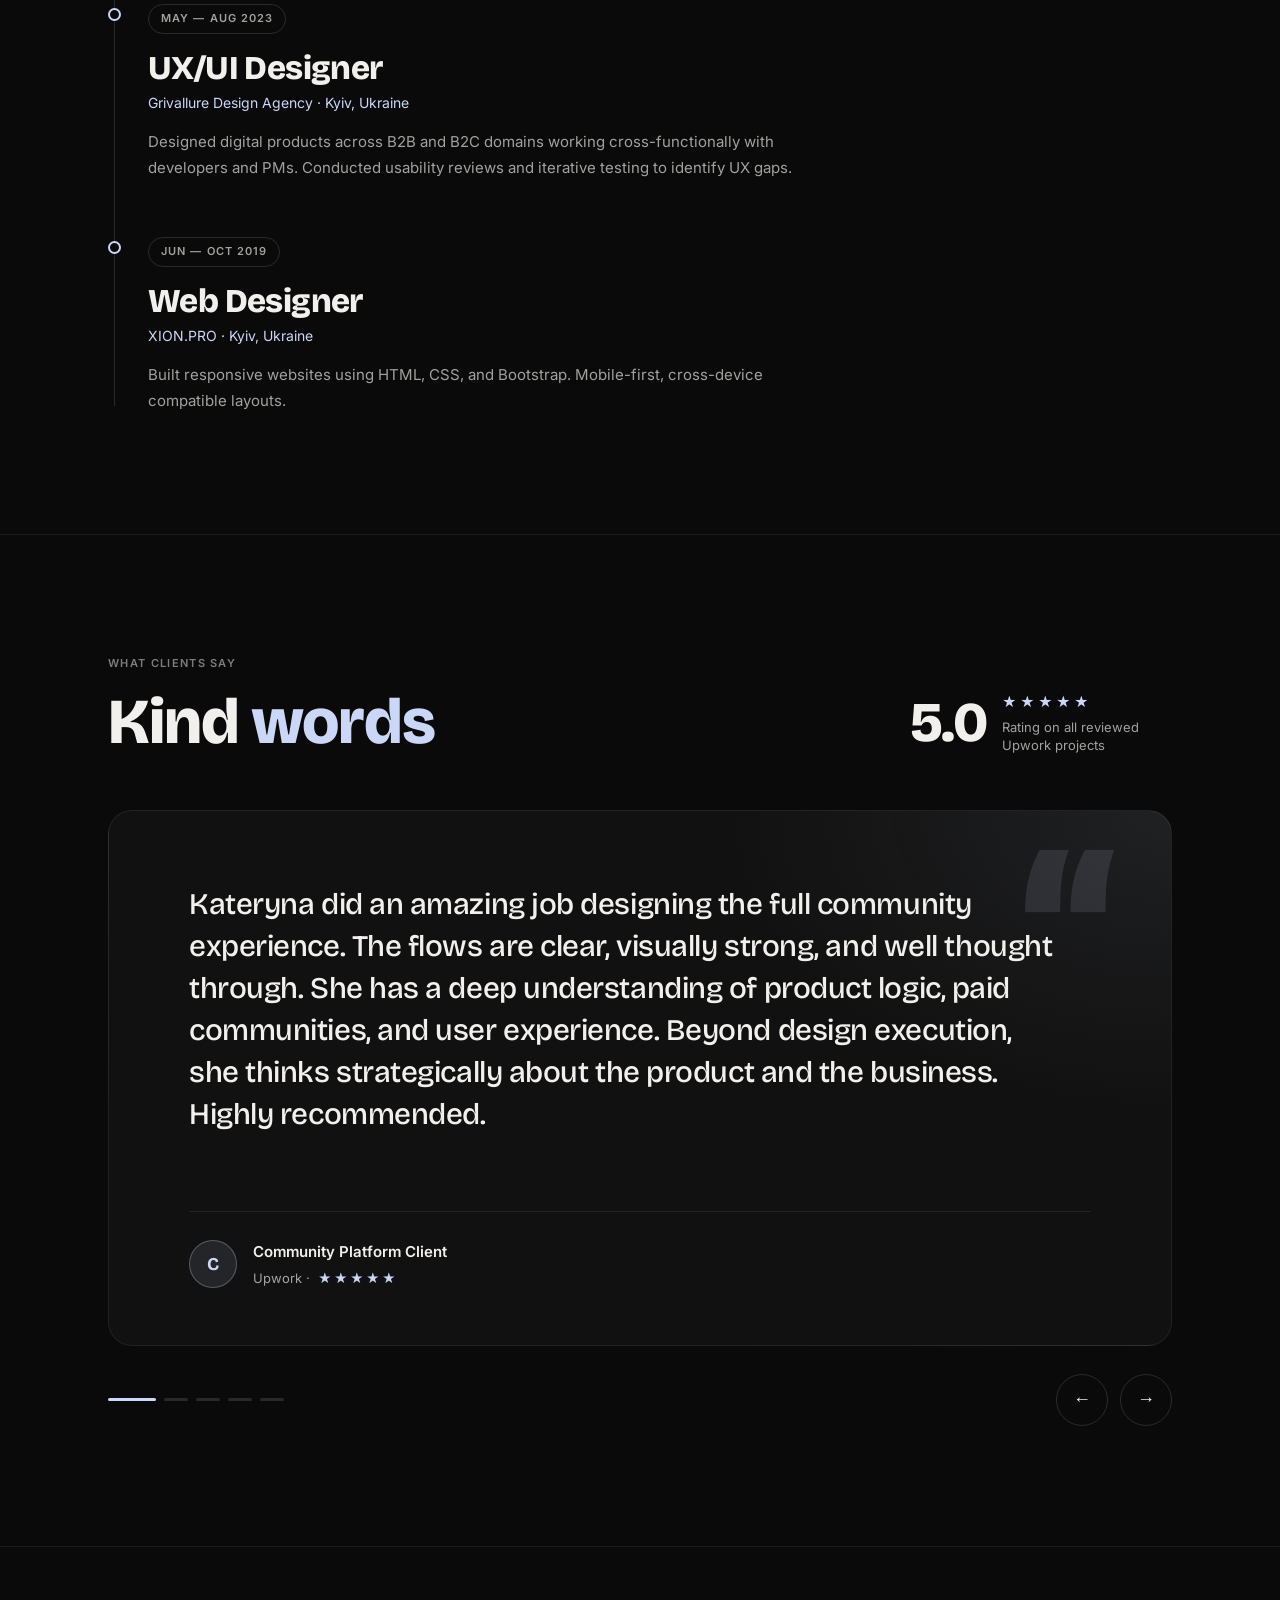
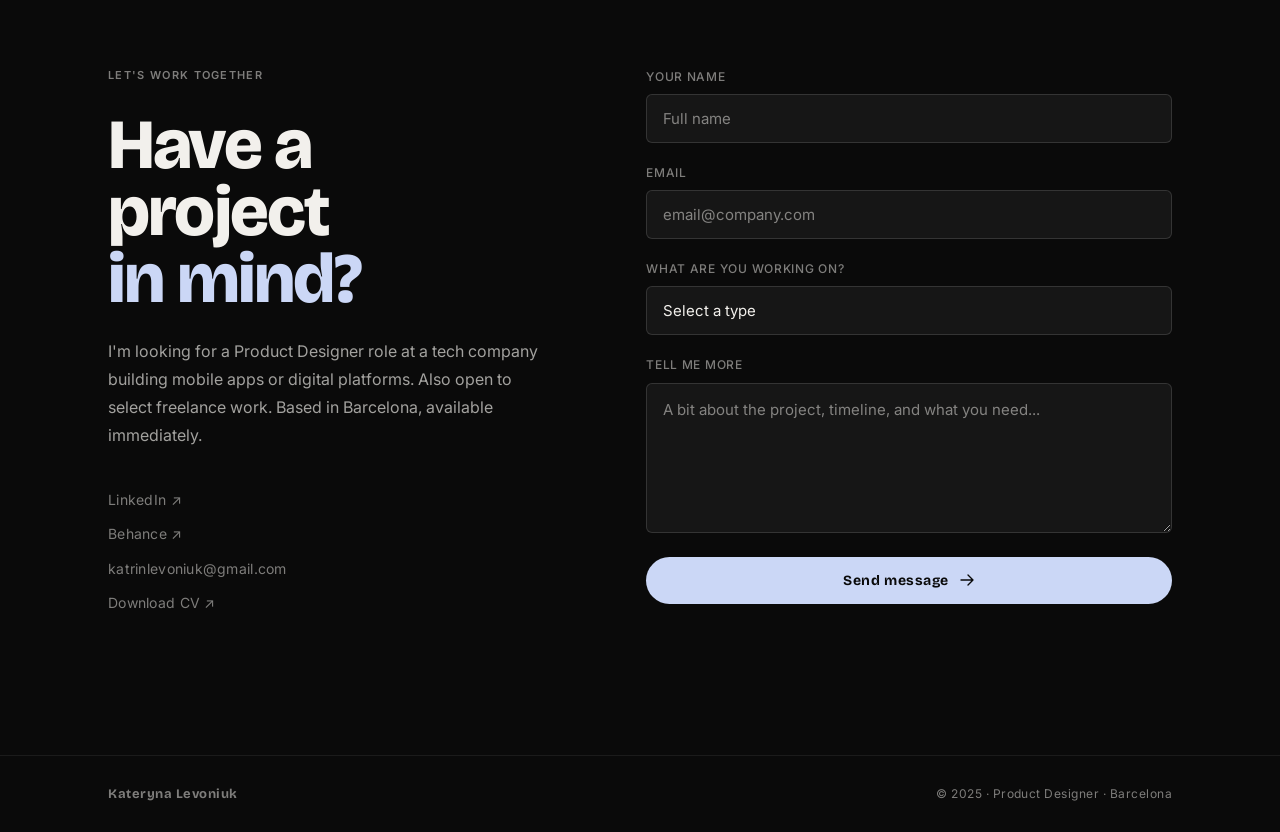
==== commit 5fb49716: "Home: redesign testimonials slider Co-Authored-By: Claude Opus 5.5 <noreply@anthropic.com> Claude-Se" ====
--- a/index.html
+++ b/index.html
@@ -649,46 +649,67 @@
 <!-- TESTIMONIALS SLIDER -->
 <section class="section testimonials">
   <div class="container">
-    <p class="section-label reveal-up">What clients say</p>
+    <div class="block-head testi-head">
+      <div>
+        <p class="section-label reveal-up">What clients say</p>
+        <h2 class="block-title reveal-up">Kind <em>words</em></h2>
+      </div>
+      <div class="testi-score reveal-up">
+        <span class="testi-score-num">5.0</span>
+        <span class="testi-score-meta"><span class="testi-stars" aria-hidden="true">★★★★★</span>Rating on all reviewed Upwork projects</span>
+      </div>
+    </div>
     <div class="slider-wrap reveal-up">
       <div class="slider" id="slider">
 
         <div class="slide">
-          <div class="slide-stars">★★★★★</div>
-          <blockquote>"Kateryna did an amazing job designing the full community experience. The flows are clear, visually strong, and well thought through. She has a deep understanding of product logic, paid communities, and user experience. Beyond design execution, she thinks strategically about the product and the business. Highly recommended."</blockquote>
-          <p class="slide-author">— Community Platform Client · Upwork</p>
+          <blockquote>Kateryna did an amazing job designing the full community experience. The flows are clear, visually strong, and well thought through. She has a deep understanding of product logic, paid communities, and user experience. Beyond design execution, she thinks strategically about the product and the business. Highly recommended.</blockquote>
+          <div class="slide-foot">
+            <span class="slide-av" aria-hidden="true">C</span>
+            <div><p class="slide-author">Community Platform Client</p><p class="slide-src">Upwork · <span aria-label="5 stars">★★★★★</span></p></div>
+          </div>
         </div>
 
         <div class="slide">
-          <div class="slide-stars">★★★★★</div>
-          <blockquote>"Kateryna really understood the assignment and delivered promptly. She was able to understand the idea and deliver to my expectations, as well as provide me with valuable suggestions. She took ownership of the task. I enjoyed working with her on my edtech app and I highly recommend her services!"</blockquote>
-          <p class="slide-author">— Orbity EdTech App · Upwork</p>
+          <blockquote>Kateryna really understood the assignment and delivered promptly. She was able to understand the idea and deliver to my expectations, as well as provide me with valuable suggestions. She took ownership of the task. I enjoyed working with her on my edtech app and I highly recommend her services!</blockquote>
+          <div class="slide-foot">
+            <span class="slide-av" aria-hidden="true">O</span>
+            <div><p class="slide-author">Orbity EdTech App</p><p class="slide-src">Upwork · <span aria-label="5 stars">★★★★★</span></p></div>
+          </div>
         </div>
 
         <div class="slide">
-          <div class="slide-stars">★★★★★</div>
-          <blockquote>"Kateryna did great, the project went as smooth as it could have gone. She did it right and ahead of time."</blockquote>
-          <p class="slide-author">— UX design Client · Upwork</p>
+          <blockquote>Kateryna did great, the project went as smooth as it could have gone. She did it right and ahead of time.</blockquote>
+          <div class="slide-foot">
+            <span class="slide-av" aria-hidden="true">U</span>
+            <div><p class="slide-author">UX design Client</p><p class="slide-src">Upwork · <span aria-label="5 stars">★★★★★</span></p></div>
+          </div>
         </div>
 
         <div class="slide">
-          <div class="slide-stars">★★★★★</div>
-          <blockquote>"Kateryna helped us create a page for rating restaurant services. She thoroughly understood the requirements and shared multiple quality design recommendations in a very short period of time. We will definitely hire Kateryna for future needs. Looking forward to working with her again."</blockquote>
-          <p class="slide-author">— Restaurant Services Client · Upwork</p>
+          <blockquote>Kateryna helped us create a page for rating restaurant services. She thoroughly understood the requirements and shared multiple quality design recommendations in a very short period of time. We will definitely hire Kateryna for future needs. Looking forward to working with her again.</blockquote>
+          <div class="slide-foot">
+            <span class="slide-av" aria-hidden="true">R</span>
+            <div><p class="slide-author">Restaurant Services Client</p><p class="slide-src">Upwork · <span aria-label="5 stars">★★★★★</span></p></div>
+          </div>
         </div>
 
         <div class="slide">
-          <div class="slide-stars">★★★★★</div>
-          <blockquote>"Very good work from Kate — understands the requirements well and gives free mockup designs very quickly. Quick to make changes on feedback given. We would like to work with her in future on more projects."</blockquote>
-          <p class="slide-author">— Content-Heavy Mobile App Client · Upwork</p>
+          <blockquote>Very good work from Kate — understands the requirements well and gives free mockup designs very quickly. Quick to make changes on feedback given. We would like to work with her in future on more projects.</blockquote>
+          <div class="slide-foot">
+            <span class="slide-av" aria-hidden="true">C</span>
+            <div><p class="slide-author">Content-Heavy Mobile App Client</p><p class="slide-src">Upwork · <span aria-label="5 stars">★★★★★</span></p></div>
+          </div>
         </div>
 
       </div>
 
       <div class="slider-controls">
-        <button class="slider-btn slider-prev" id="sliderPrev" aria-label="Previous review">←</button>
         <div class="slider-dots" id="sliderDots"></div>
-        <button class="slider-btn slider-next" id="sliderNext" aria-label="Next review">→</button>
+        <div class="slider-btns">
+          <button class="slider-btn slider-prev" id="sliderPrev" aria-label="Previous review">←</button>
+          <button class="slider-btn slider-next" id="sliderNext" aria-label="Next review">→</button>
+        </div>
       </div>
     </div>
   </div>
--- a/styles.css
+++ b/styles.css
@@ -928,7 +928,11 @@
    TESTIMONIALS SLIDER
    ============================================= */
 .testimonials { border-top: 1px solid var(--line); }
-.testimonials .section-label { margin-bottom: 40px; }
+.testi-head { display: flex; justify-content: space-between; align-items: flex-end; gap: 32px; flex-wrap: wrap; }
+.testi-score { display: flex; align-items: center; gap: 16px; }
+.testi-score-num { font-family: var(--font-d); font-size: 56px; font-weight: 800; line-height: 1; letter-spacing: -0.03em; color: var(--text); }
+.testi-score-meta { display: flex; flex-direction: column; gap: 6px; font-size: 13px; color: var(--text-2); max-width: 170px; line-height: 1.4; }
+.testi-stars { color: var(--accent); letter-spacing: 3px; font-size: 14px; }
 
 .slider-wrap {
   position: relative;
@@ -943,63 +947,78 @@
 }
 
 .slide {
+  position: relative;
   min-width: 100%;
-  padding: 60px 80px;
-  background: var(--bg-1);
+  padding: 72px 80px 56px;
+  background:
+    radial-gradient(ellipse 60% 80% at 100% 0%, rgba(var(--accent-rgb), .08), transparent 70%),
+    var(--bg-1);
   border: 1px solid var(--line);
-  border-radius: 8px;
+  border-radius: 24px;
   display: flex;
   flex-direction: column;
-  gap: 20px;
-}
-
-.slide-stars {
-  color: var(--accent);
-  font-size: 16px;
-  letter-spacing: 2px;
+  justify-content: space-between;
+  gap: 48px;
+  overflow: hidden;
+}
+.slide::before {
+  content: '\201C';
+  position: absolute; top: 8px; right: 56px;
+  font-family: var(--font-d); font-size: 240px; font-weight: 800; line-height: 1;
+  color: rgba(var(--accent-rgb), .12);
+  pointer-events: none;
 }
 
 .slide blockquote {
-  font-size: clamp(17px, 2vw, 22px);
-  font-weight: 300;
-  line-height: 1.65;
+  position: relative;
+  font-family: var(--font-d);
+  font-size: clamp(20px, 2.4vw, 30px);
+  font-weight: 500;
+  line-height: 1.4;
+  letter-spacing: -0.015em;
   color: var(--text);
-  font-style: italic;
-  letter-spacing: -0.01em;
-  max-width: 780px;
-}
-
-.slide-author {
-  font-size: 12px;
-  color: var(--text-3);
-  letter-spacing: 0.06em;
-  text-transform: uppercase;
-}
+  max-width: 900px;
+  font-style: normal;
+  text-wrap: pretty;
+}
+
+.slide-foot { display: flex; align-items: center; gap: 16px; padding-top: 28px; border-top: 1px solid var(--line); }
+.slide-av {
+  width: 48px; height: 48px; flex: none;
+  display: flex; align-items: center; justify-content: center;
+  border-radius: 50%;
+  background: var(--accent-dim); border: 1px solid var(--accent-mid);
+  color: var(--accent); font-family: var(--font-d); font-weight: 700; font-size: 18px;
+}
+.slide-author { font-size: 15px; font-weight: 600; color: var(--text); margin-bottom: 4px; }
+.slide-src { font-size: 13px; color: var(--text-2); }
+.slide-src span { color: var(--accent); letter-spacing: 2px; margin-left: 4px; }
 
 .slider-controls {
   display: flex;
   align-items: center;
-  justify-content: center;
+  justify-content: space-between;
   gap: 24px;
-  margin-top: 24px;
-}
+  margin-top: 28px;
+}
+.slider-btns { display: flex; gap: 12px; }
 
 .slider-btn {
-  width: 44px; height: 44px;
+  width: 52px; height: 52px;
   display: flex; align-items: center; justify-content: center;
   background: none;
   border: 1px solid var(--line-md);
   border-radius: 50%;
-  color: var(--text-2);
-  font-size: 16px;
+  color: var(--text);
+  font-size: 18px;
   cursor: pointer;
   transition: border-color 0.2s, color 0.2s, background 0.2s;
 }
 
 .slider-btn:hover {
-  border-color: var(--accent-mid);
-  color: var(--accent);
-  background: var(--accent-dim);
+  border-color: var(--accent);
+  color: var(--bg);
+  background: var(--accent);
 }
 
 .slider-dots {
@@ -1007,18 +1026,18 @@
 }
 
 .slider-dot {
-  width: 6px; height: 6px;
-  border-radius: 50%;
+  width: 24px; height: 3px;
+  border-radius: 3px;
   background: var(--line-md);
   border: none;
   cursor: pointer;
-  transition: background 0.2s, transform 0.2s;
+  transition: background 0.3s, width 0.3s;
   padding: 0;
 }
 
 .slider-dot.active {
   background: var(--accent);
-  transform: scale(1.3);
+  width: 48px;
 }
 
 /* =============================================
@@ -1396,7 +1415,11 @@
 }
 
 @media (max-width: 640px) {
-  .slide { padding: 36px 24px; }
+  .slide { padding: 40px 24px 28px; gap: 32px; border-radius: 18px; }
+  .slide::before { font-size: 160px; right: 16px; top: 0; }
+  .testi-score-num { font-size: 44px; }
+  .slider-dot { width: 16px; }
+  .slider-dot.active { width: 32px; }
   .contact-sub { max-width: 100%; }
   .cs-img-grid--2,
   .cs-img-grid--3 { grid-template-columns: 1fr; }
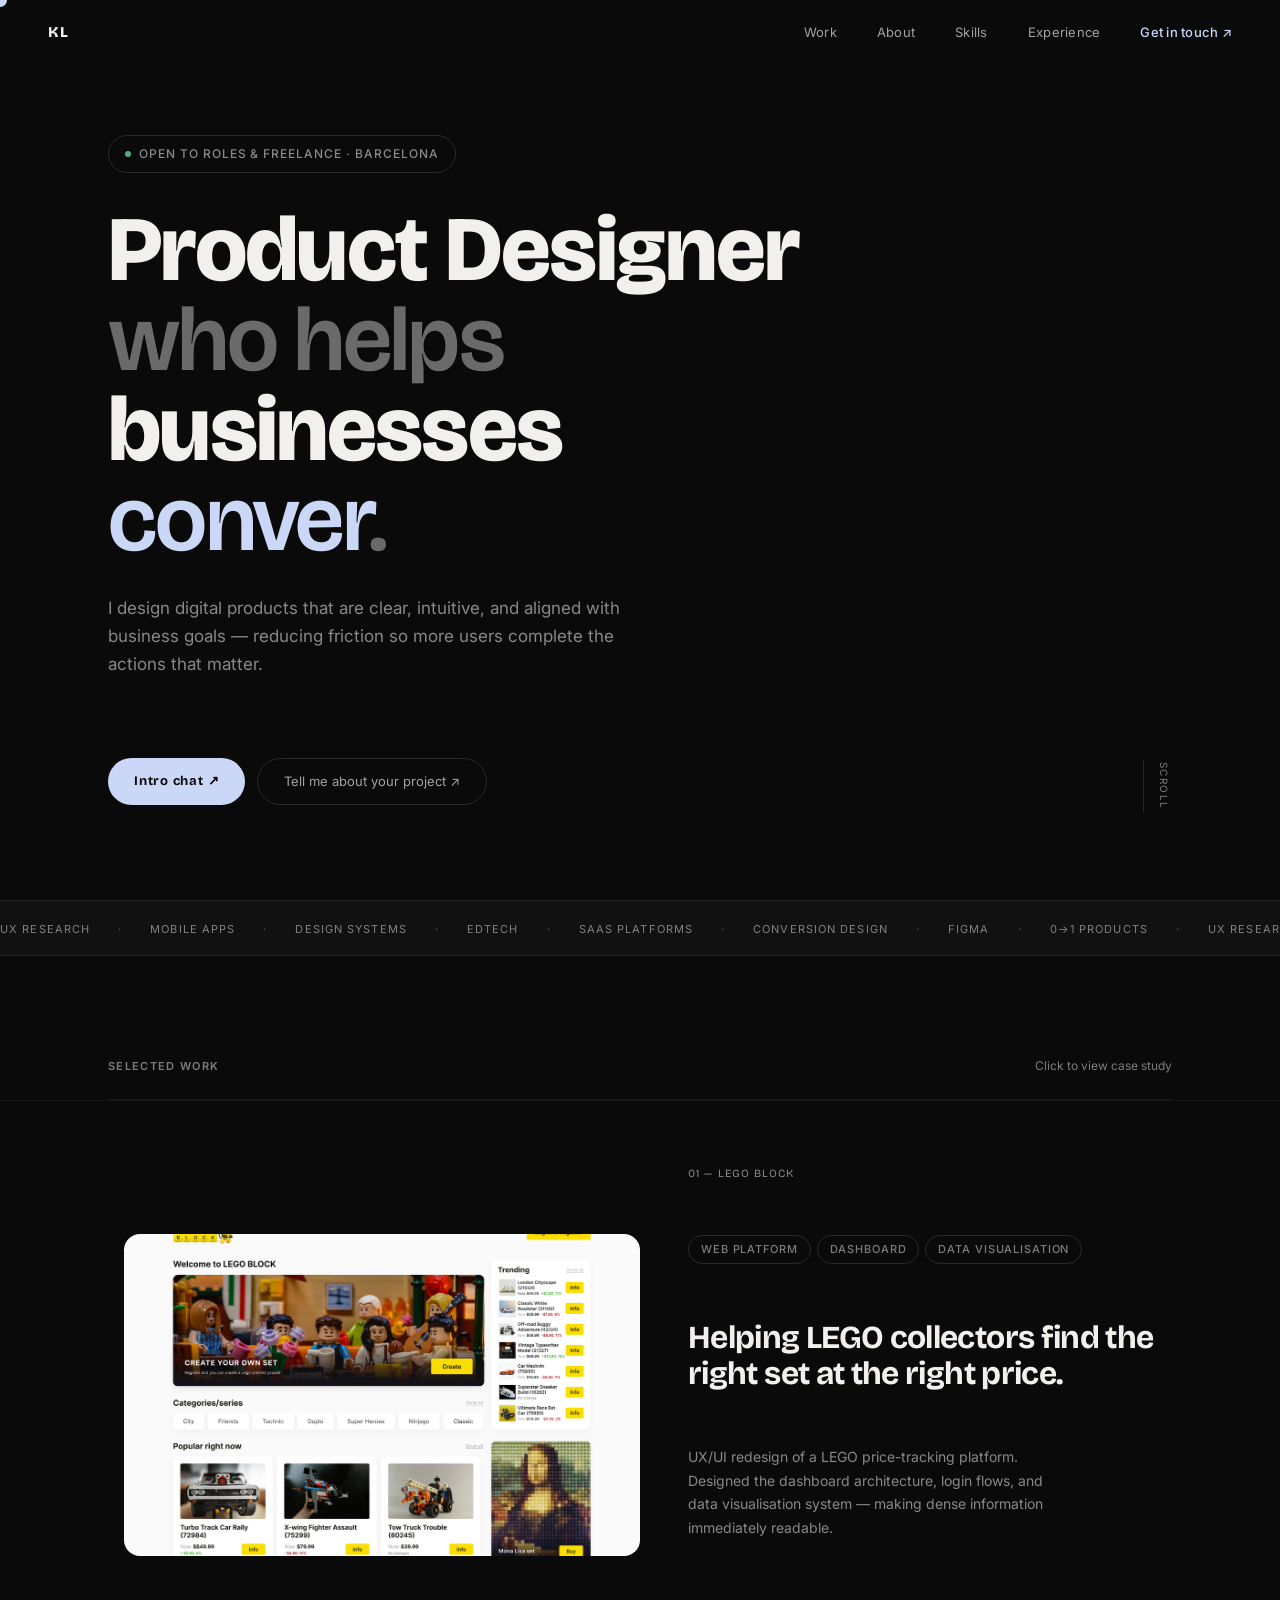
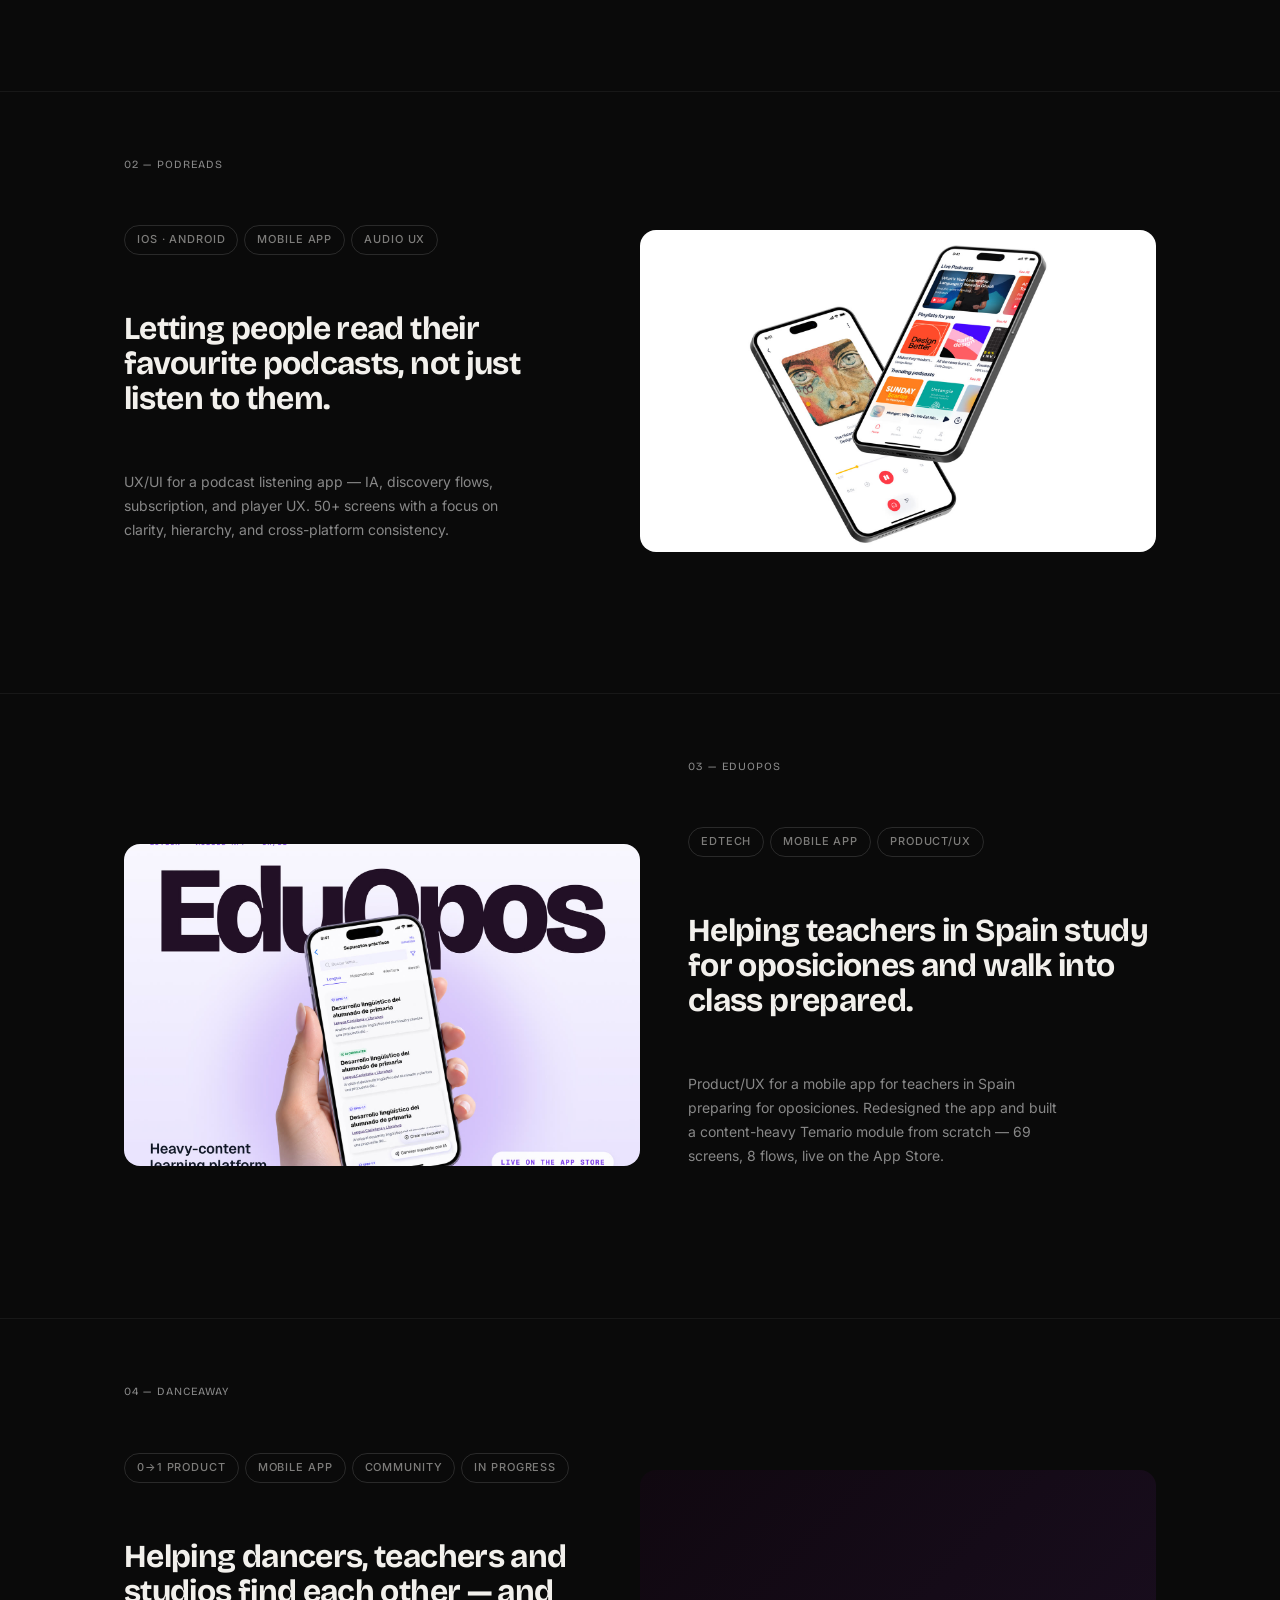
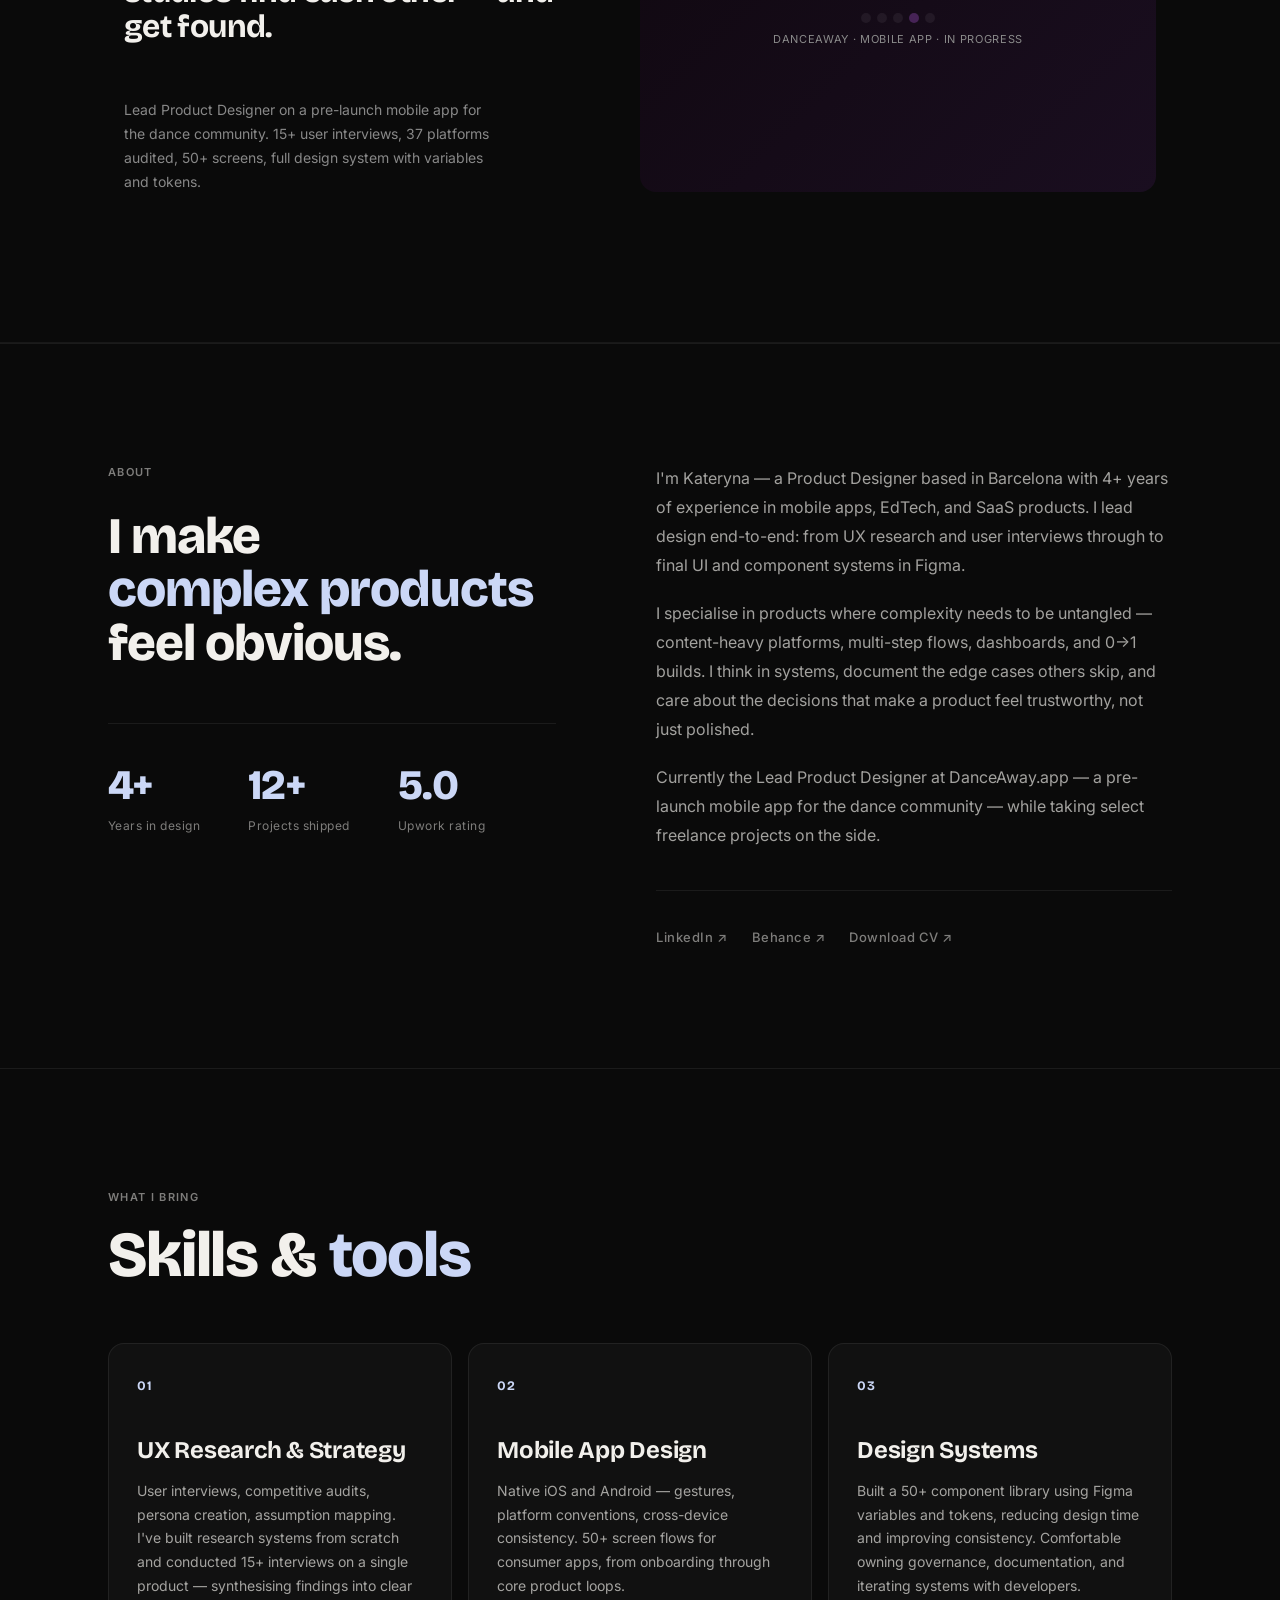
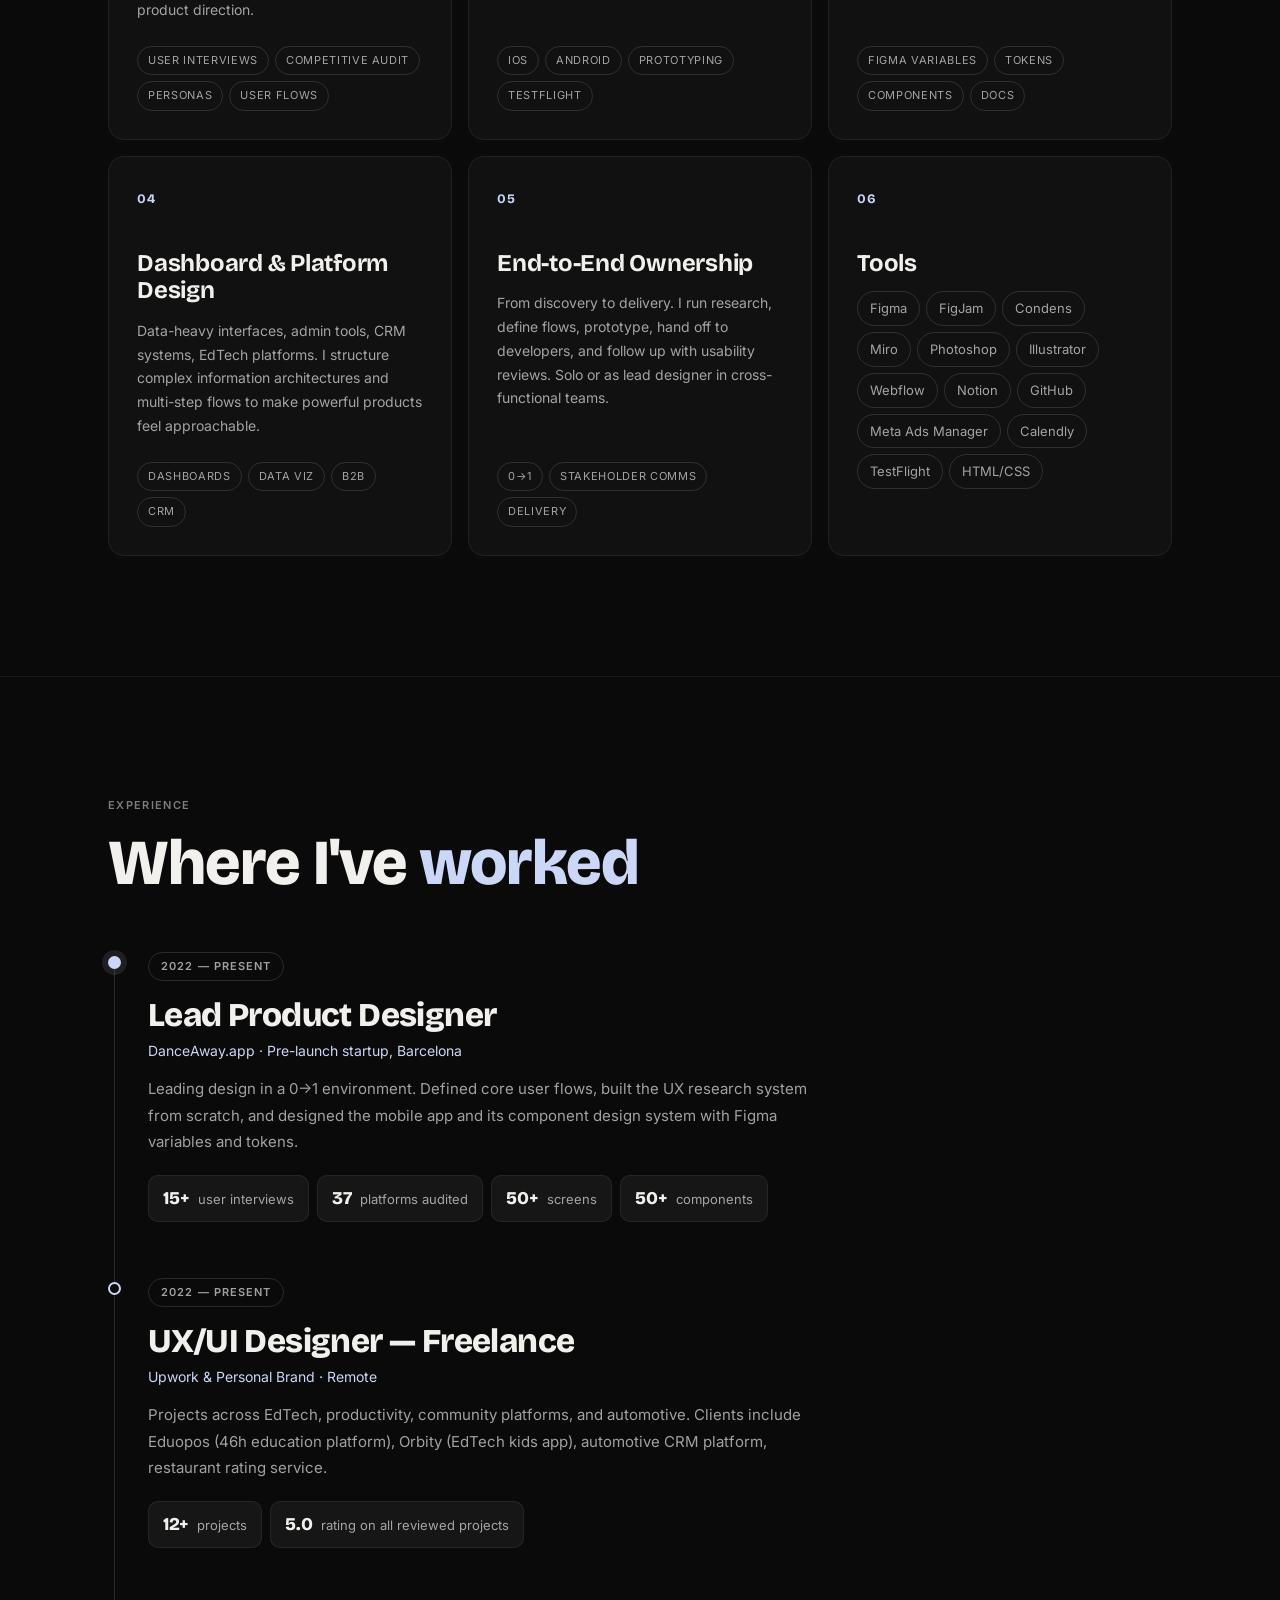
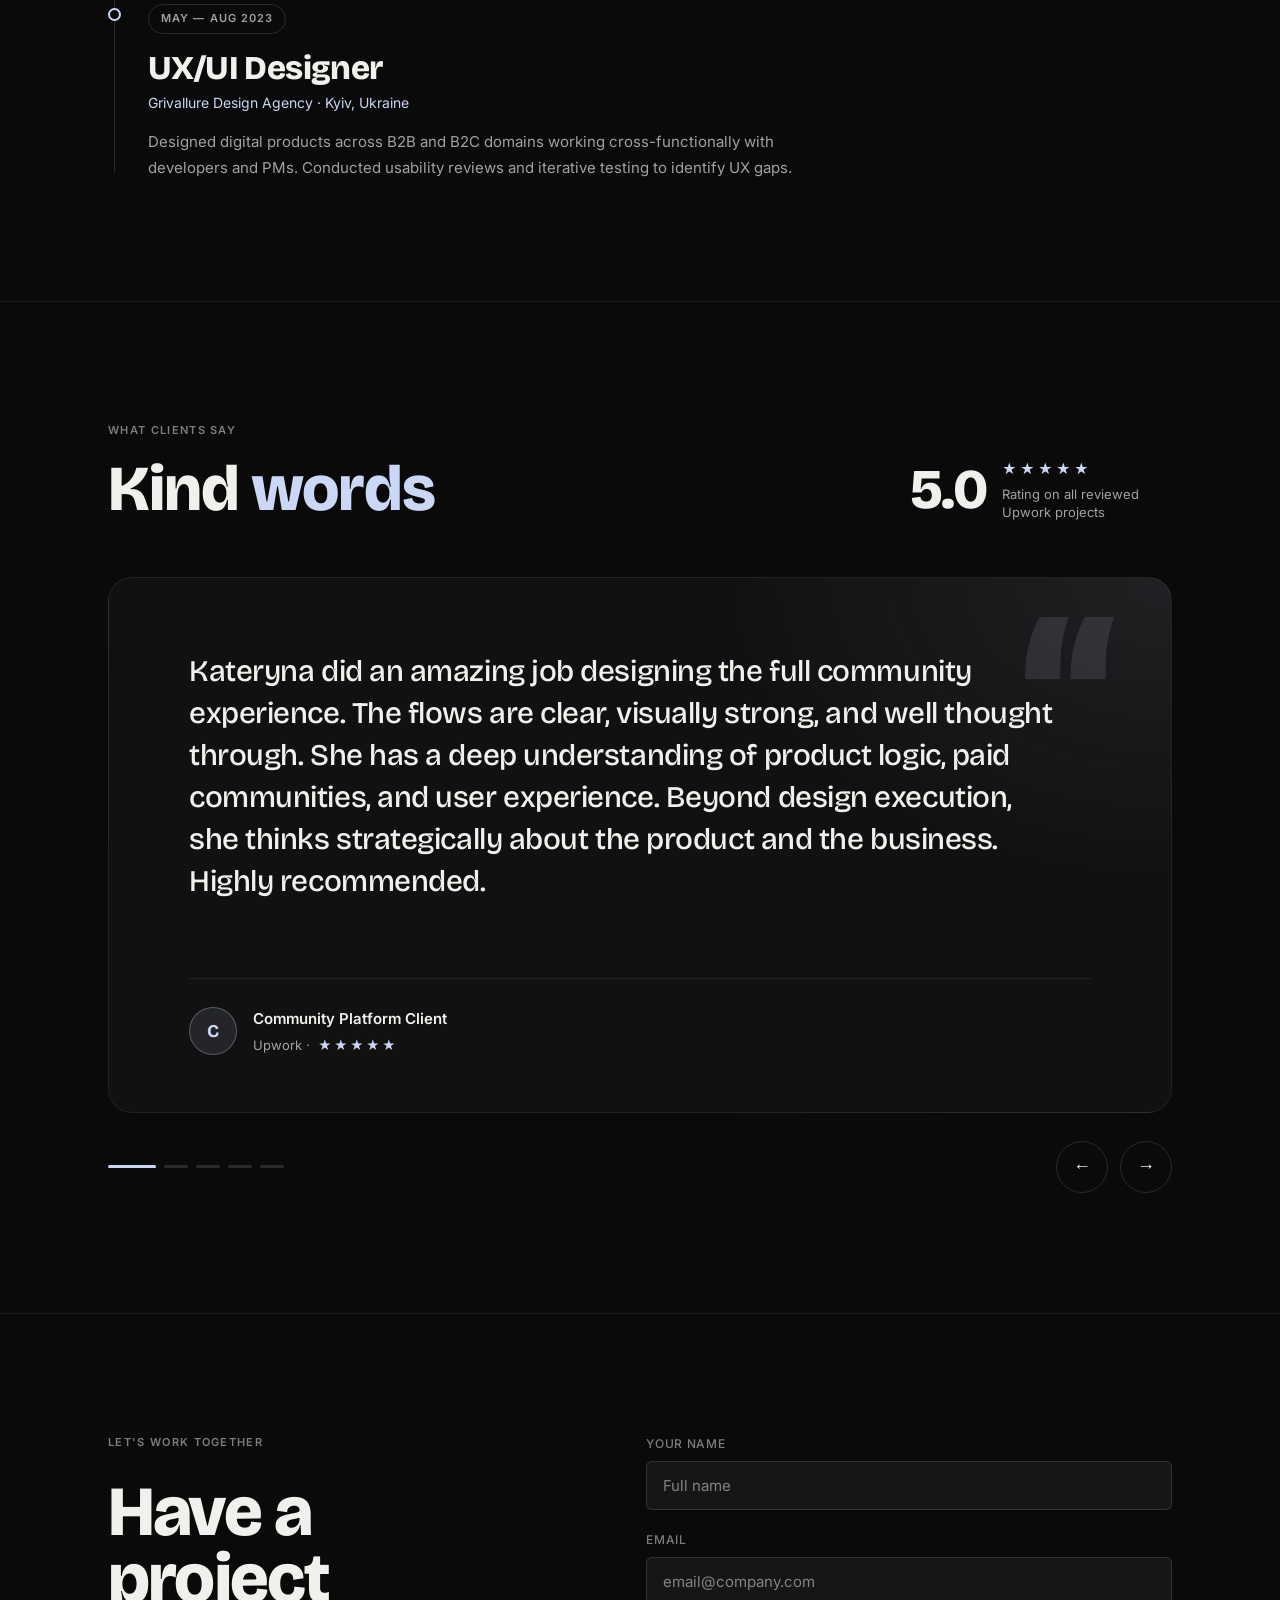
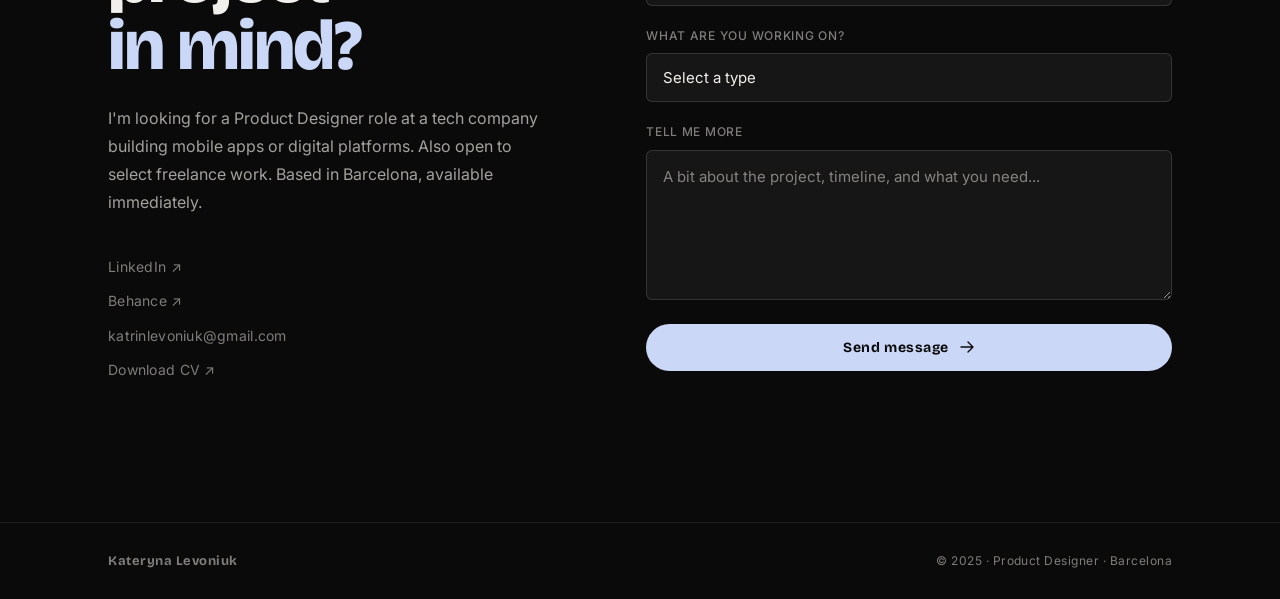
==== commit ebb5b14e: "Home: remove Web Designer experience entry Co-Authored-By: Claude Opus 5.5 <noreply@anthropic.com> C" ====
--- a/index.html
+++ b/index.html
@@ -634,13 +634,6 @@
         <p class="xp-company">Grivallure Design Agency · Kyiv, Ukraine</p>
         <p class="xp-desc">Designed digital products across B2B and B2C domains working cross-functionally with developers and PMs. Conducted usability reviews and iterative testing to identify UX gaps.</p>
       </article>
-
-      <article class="xp-item reveal-up">
-        <span class="xp-period">Jun — Oct 2019</span>
-        <h3>Web Designer</h3>
-        <p class="xp-company">XION.PRO · Kyiv, Ukraine</p>
-        <p class="xp-desc">Built responsive websites using HTML, CSS, and Bootstrap. Mobile-first, cross-device compatible layouts.</p>
-      </article>
     </div>
 
   </div>
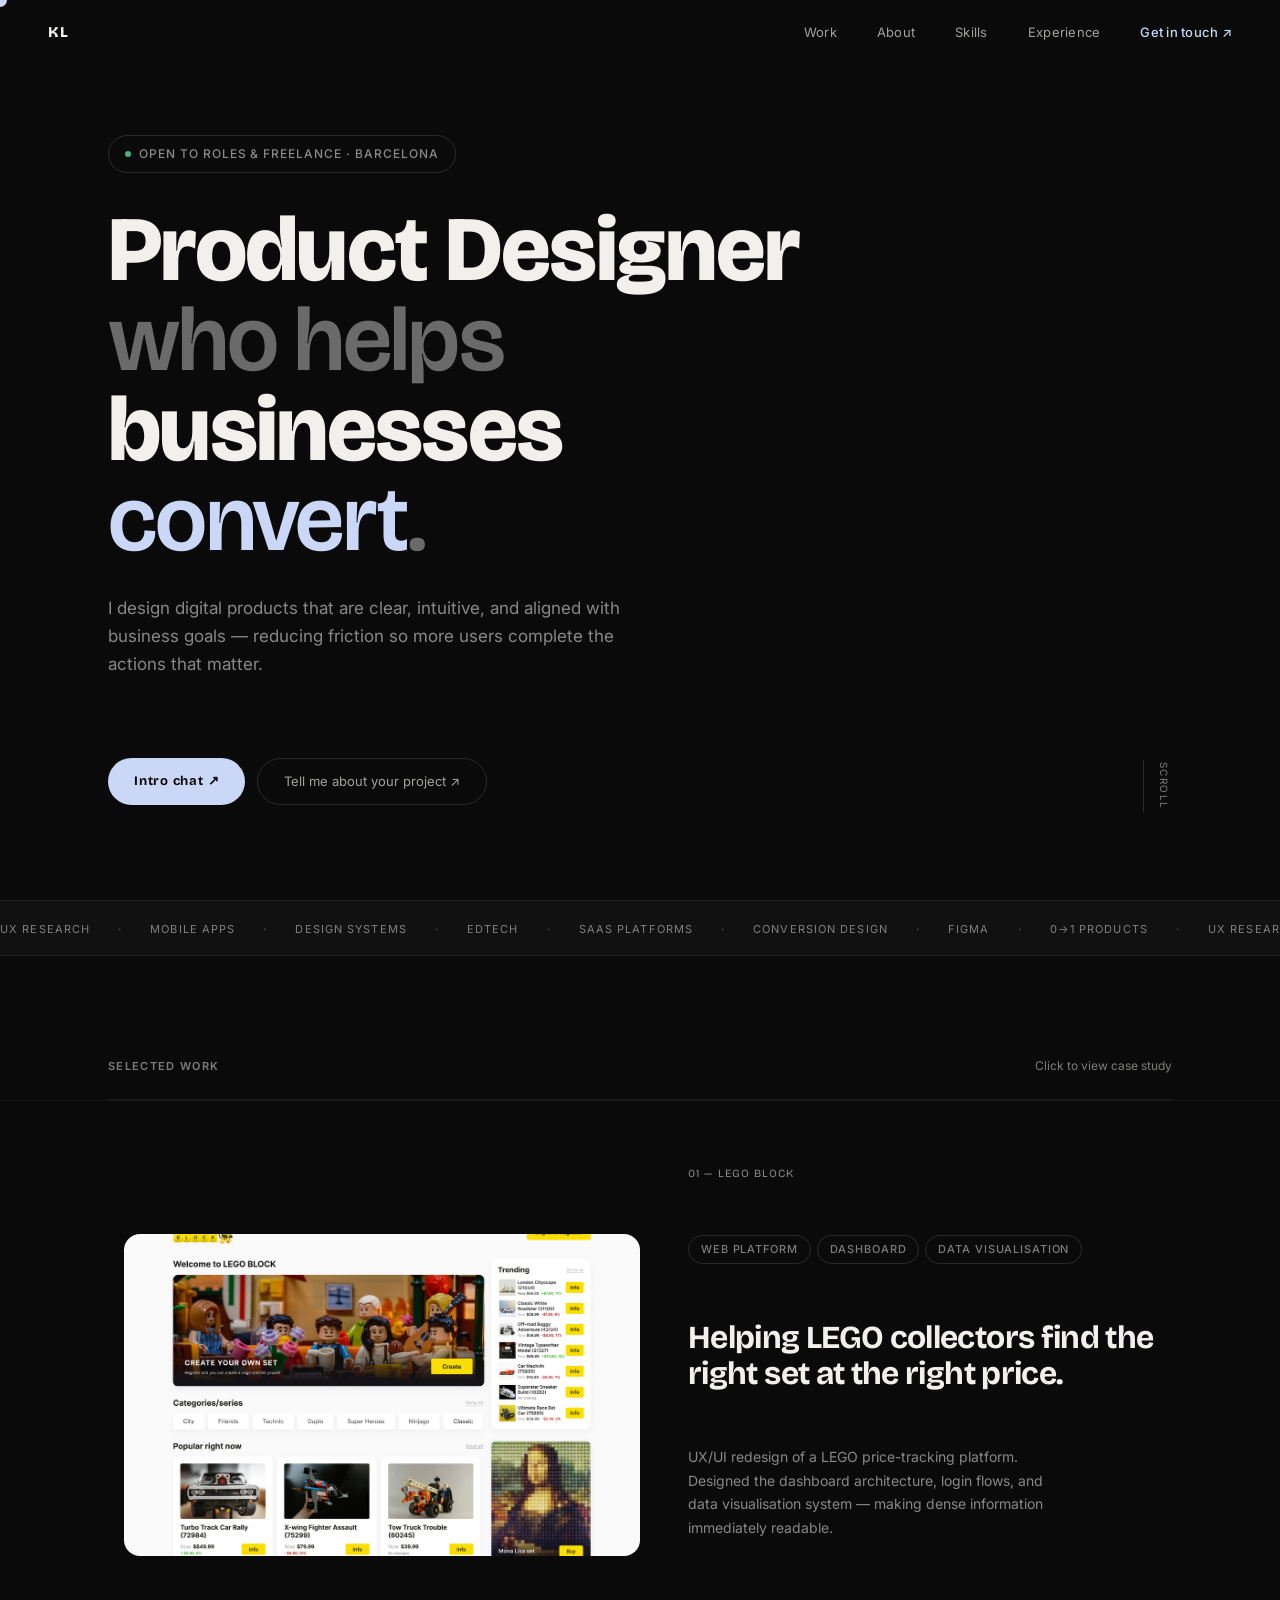
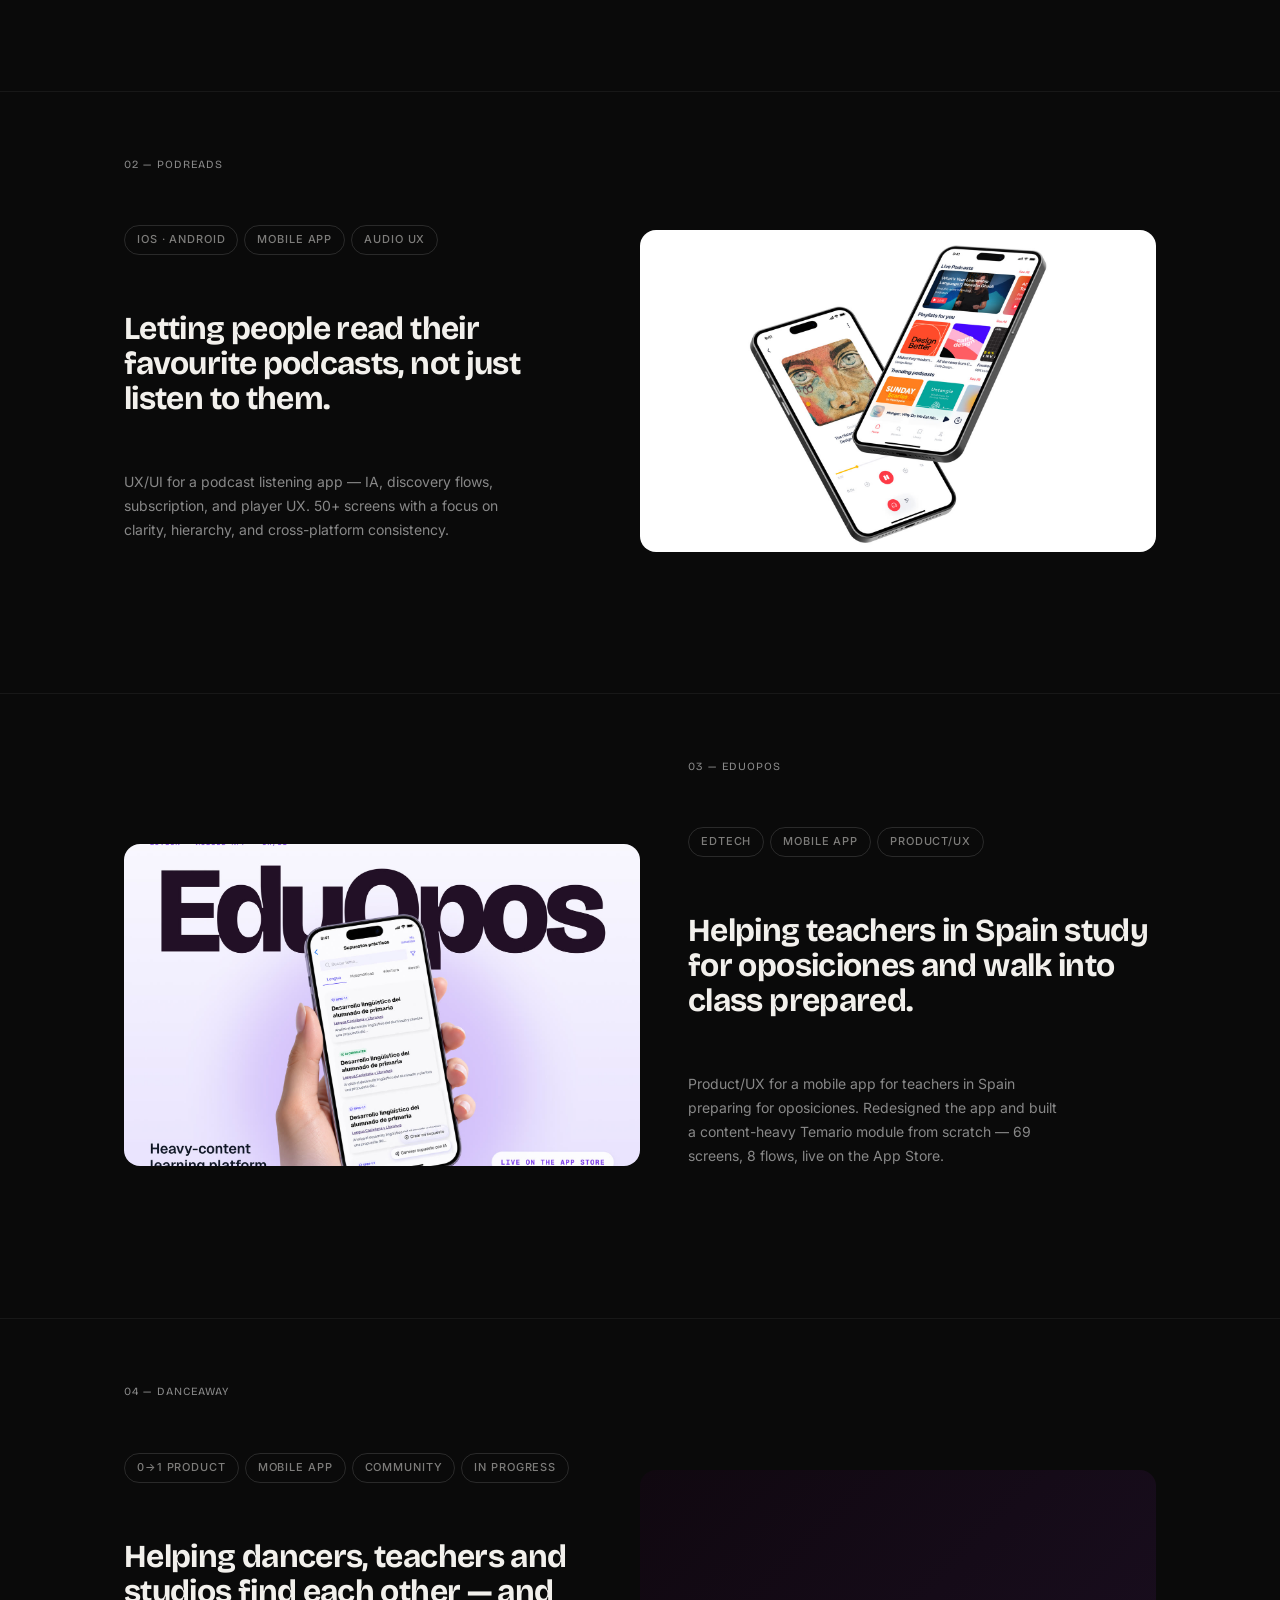
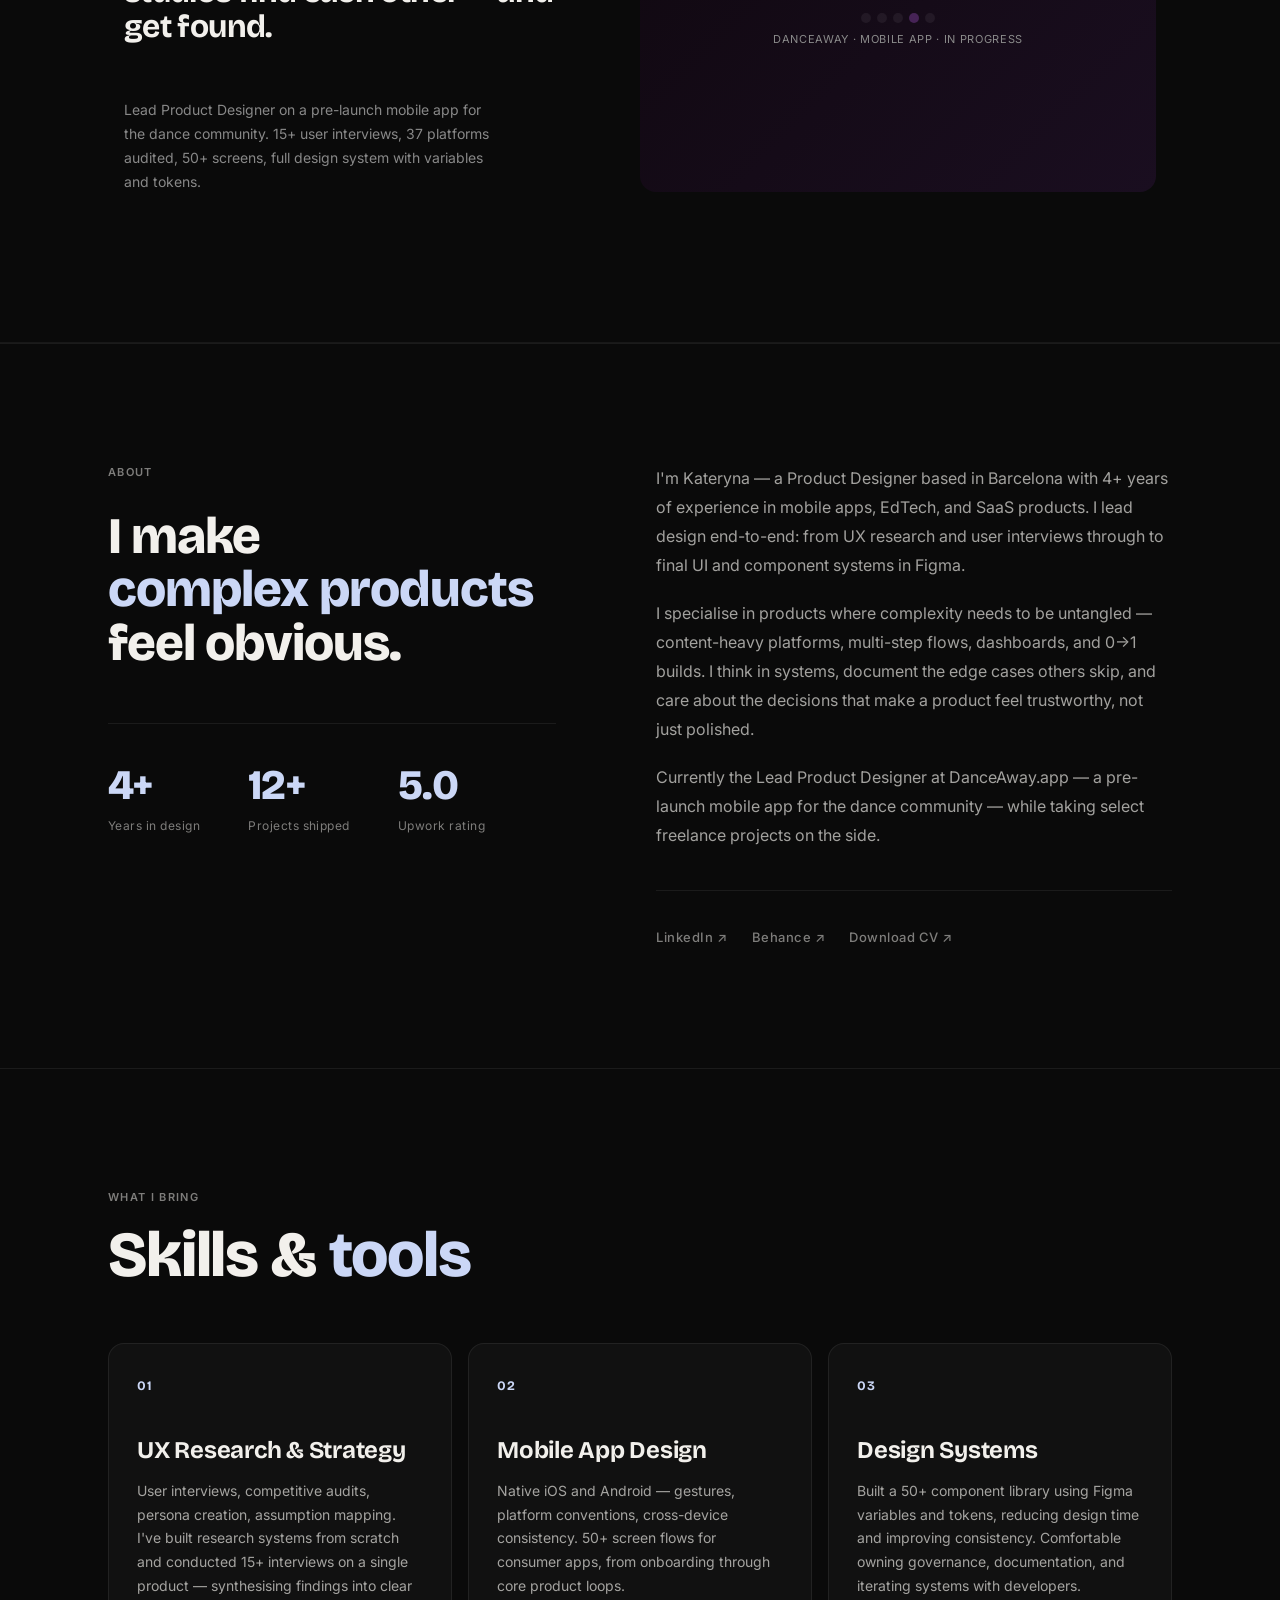
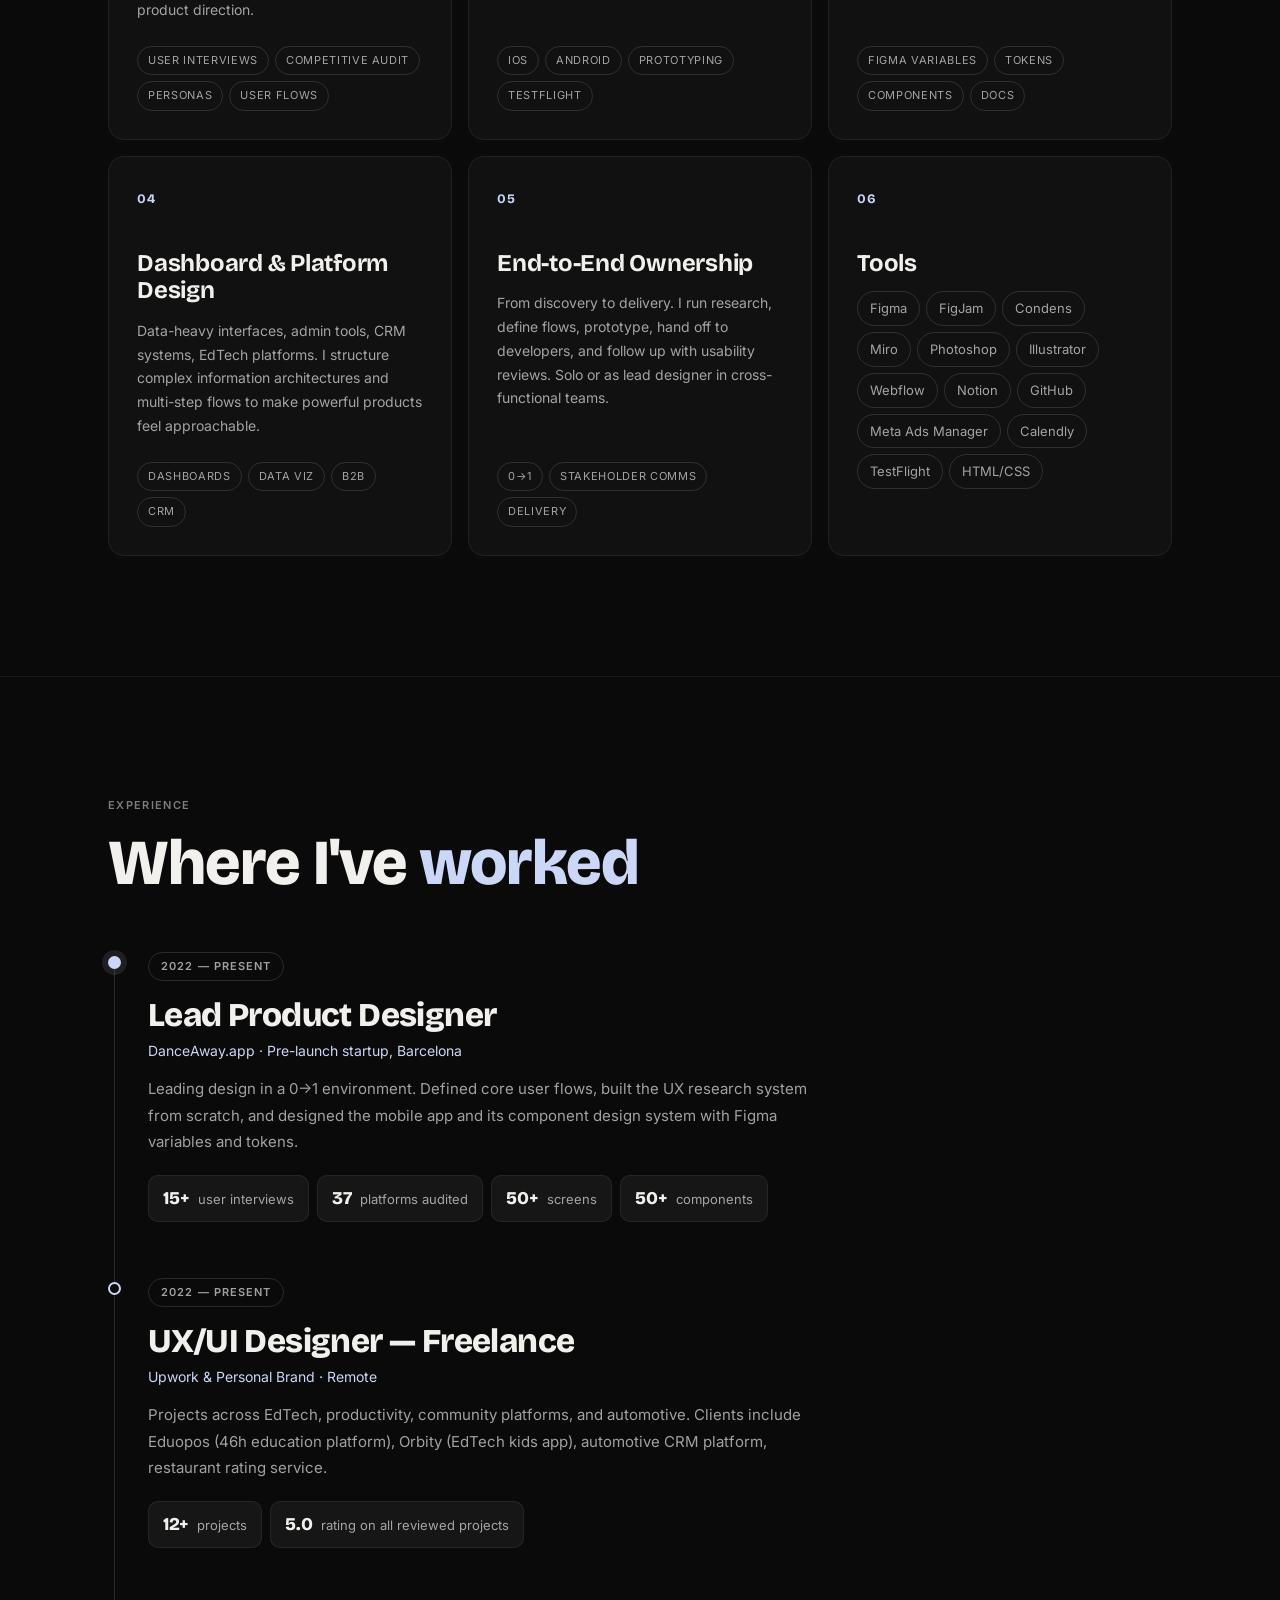
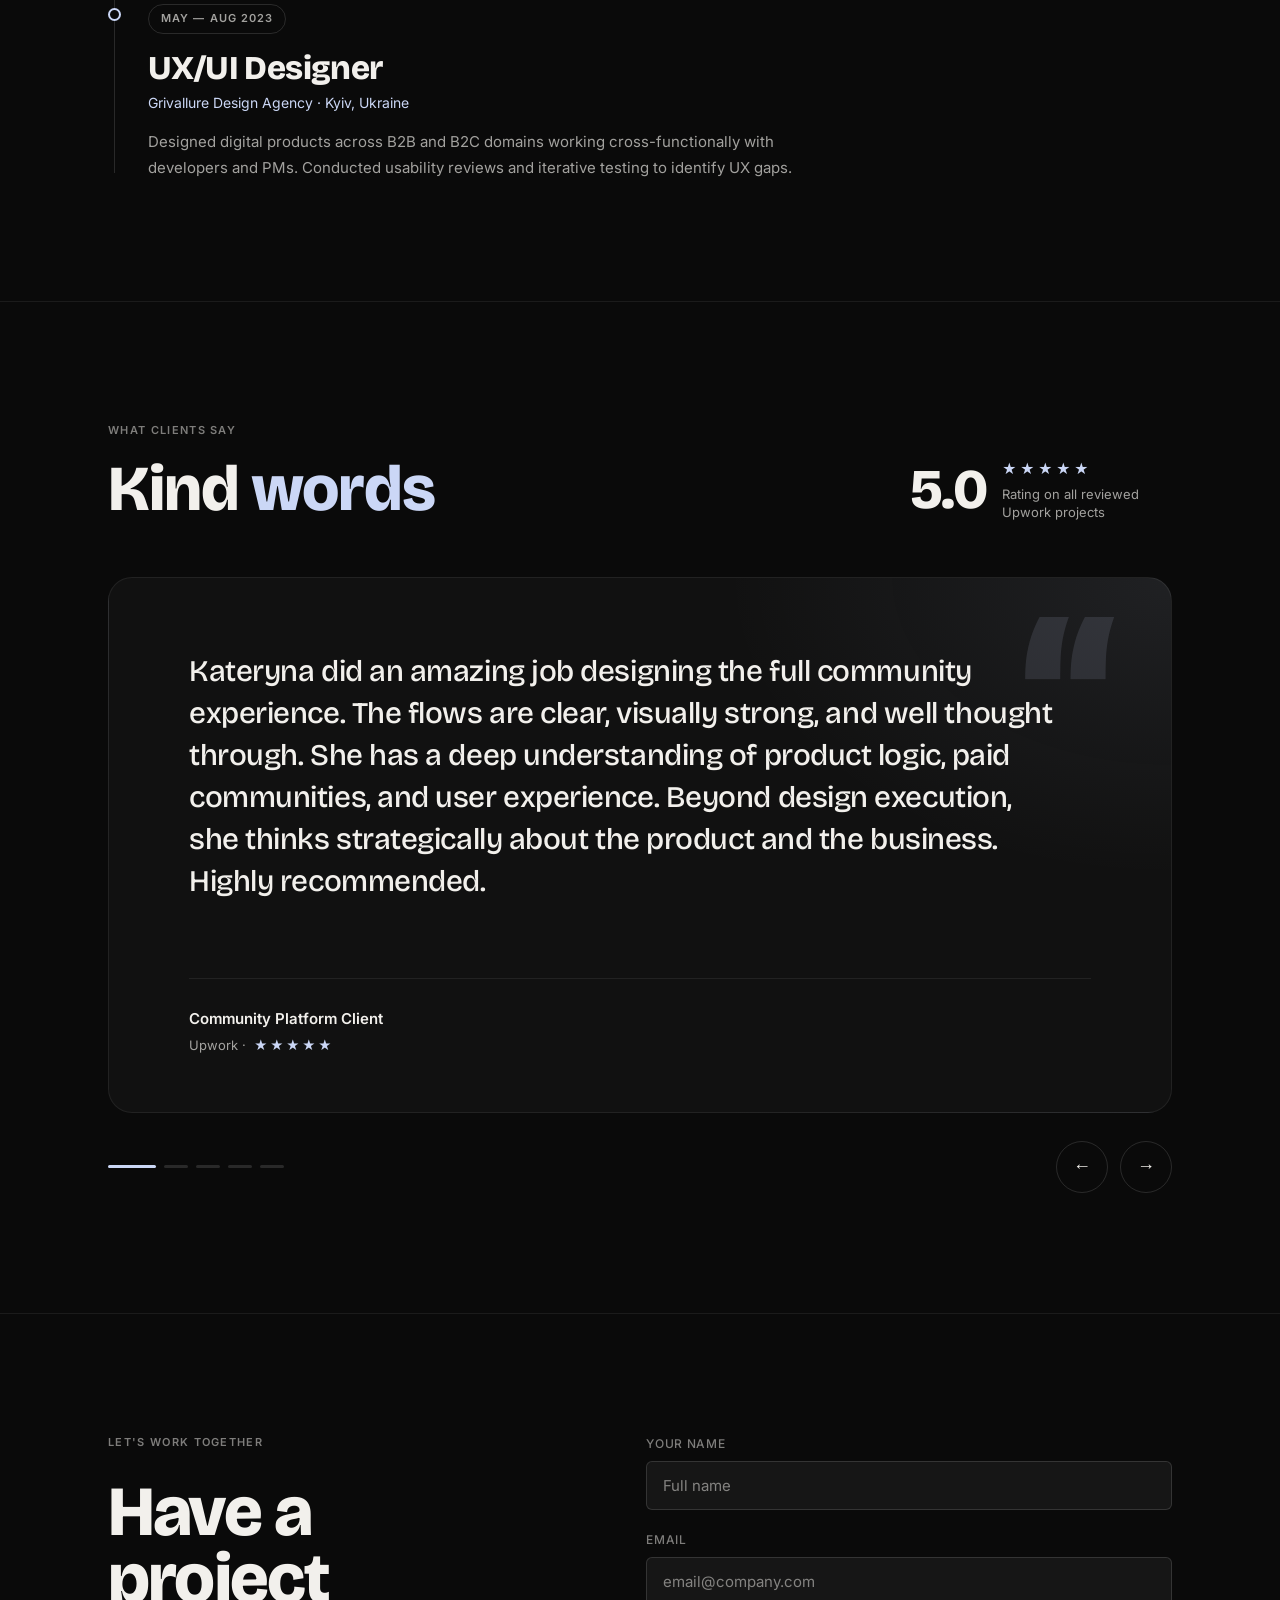
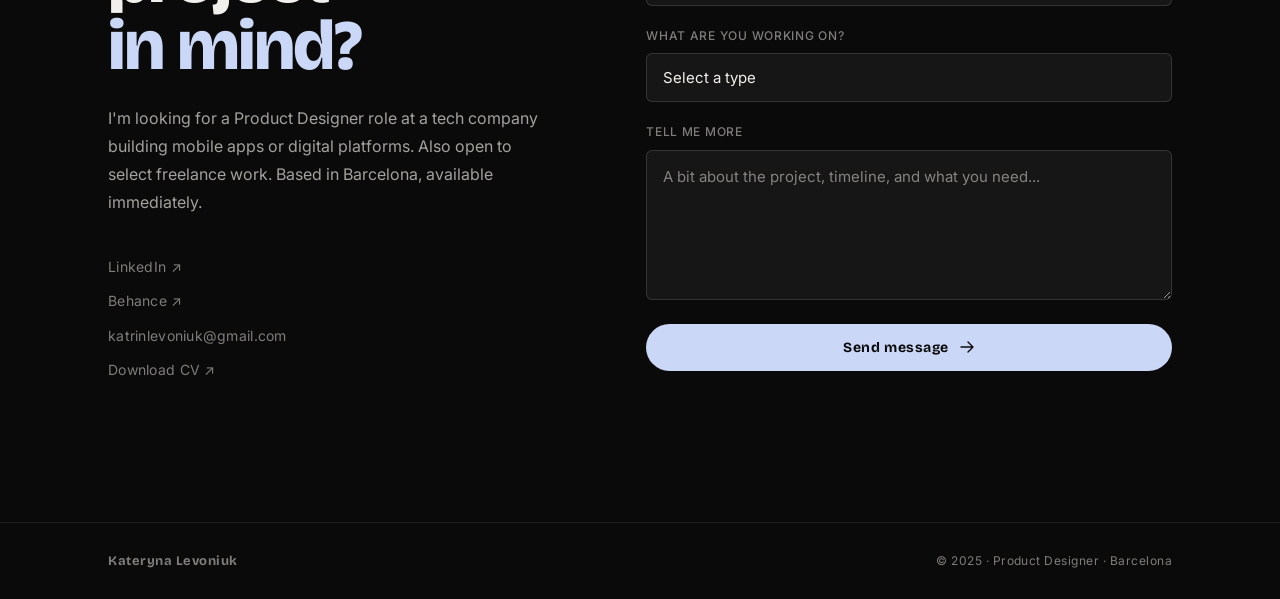
==== commit 9a9bad5b: "Home: remove initial avatars from testimonials Co-Authored-By: Claude Opus 5.5 <noreply@anthropic.co" ====
--- a/index.html
+++ b/index.html
@@ -658,7 +658,6 @@
         <div class="slide">
           <blockquote>Kateryna did an amazing job designing the full community experience. The flows are clear, visually strong, and well thought through. She has a deep understanding of product logic, paid communities, and user experience. Beyond design execution, she thinks strategically about the product and the business. Highly recommended.</blockquote>
           <div class="slide-foot">
-            <span class="slide-av" aria-hidden="true">C</span>
             <div><p class="slide-author">Community Platform Client</p><p class="slide-src">Upwork · <span aria-label="5 stars">★★★★★</span></p></div>
           </div>
         </div>
@@ -666,7 +665,6 @@
         <div class="slide">
           <blockquote>Kateryna really understood the assignment and delivered promptly. She was able to understand the idea and deliver to my expectations, as well as provide me with valuable suggestions. She took ownership of the task. I enjoyed working with her on my edtech app and I highly recommend her services!</blockquote>
           <div class="slide-foot">
-            <span class="slide-av" aria-hidden="true">O</span>
             <div><p class="slide-author">Orbity EdTech App</p><p class="slide-src">Upwork · <span aria-label="5 stars">★★★★★</span></p></div>
           </div>
         </div>
@@ -674,7 +672,6 @@
         <div class="slide">
           <blockquote>Kateryna did great, the project went as smooth as it could have gone. She did it right and ahead of time.</blockquote>
           <div class="slide-foot">
-            <span class="slide-av" aria-hidden="true">U</span>
             <div><p class="slide-author">UX design Client</p><p class="slide-src">Upwork · <span aria-label="5 stars">★★★★★</span></p></div>
           </div>
         </div>
@@ -682,7 +679,6 @@
         <div class="slide">
           <blockquote>Kateryna helped us create a page for rating restaurant services. She thoroughly understood the requirements and shared multiple quality design recommendations in a very short period of time. We will definitely hire Kateryna for future needs. Looking forward to working with her again.</blockquote>
           <div class="slide-foot">
-            <span class="slide-av" aria-hidden="true">R</span>
             <div><p class="slide-author">Restaurant Services Client</p><p class="slide-src">Upwork · <span aria-label="5 stars">★★★★★</span></p></div>
           </div>
         </div>
@@ -690,7 +686,6 @@
         <div class="slide">
           <blockquote>Very good work from Kate — understands the requirements well and gives free mockup designs very quickly. Quick to make changes on feedback given. We would like to work with her in future on more projects.</blockquote>
           <div class="slide-foot">
-            <span class="slide-av" aria-hidden="true">C</span>
             <div><p class="slide-author">Content-Heavy Mobile App Client</p><p class="slide-src">Upwork · <span aria-label="5 stars">★★★★★</span></p></div>
           </div>
         </div>
--- a/styles.css
+++ b/styles.css
@@ -983,13 +983,6 @@
 }
 
 .slide-foot { display: flex; align-items: center; gap: 16px; padding-top: 28px; border-top: 1px solid var(--line); }
-.slide-av {
-  width: 48px; height: 48px; flex: none;
-  display: flex; align-items: center; justify-content: center;
-  border-radius: 50%;
-  background: var(--accent-dim); border: 1px solid var(--accent-mid);
-  color: var(--accent); font-family: var(--font-d); font-weight: 700; font-size: 18px;
-}
 .slide-author { font-size: 15px; font-weight: 600; color: var(--text); margin-bottom: 4px; }
 .slide-src { font-size: 13px; color: var(--text-2); }
 .slide-src span { color: var(--accent); letter-spacing: 2px; margin-left: 4px; }
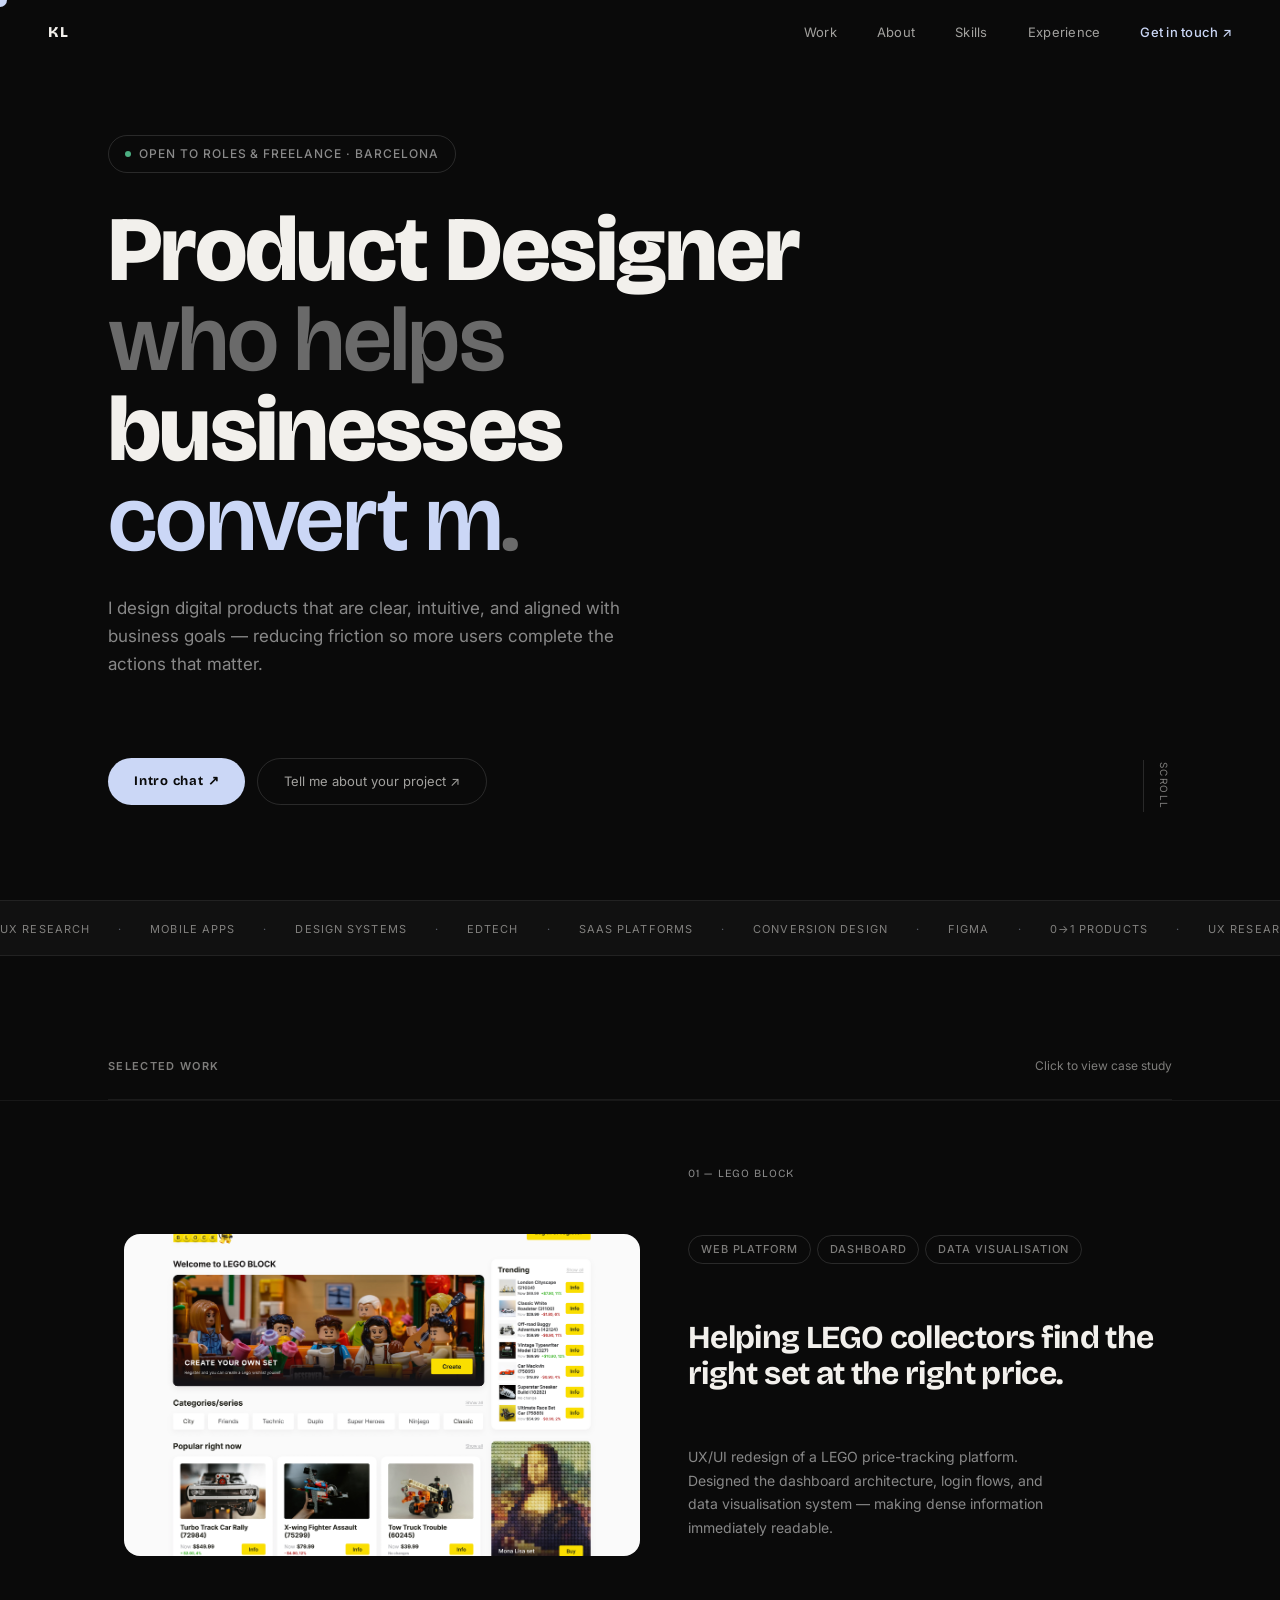
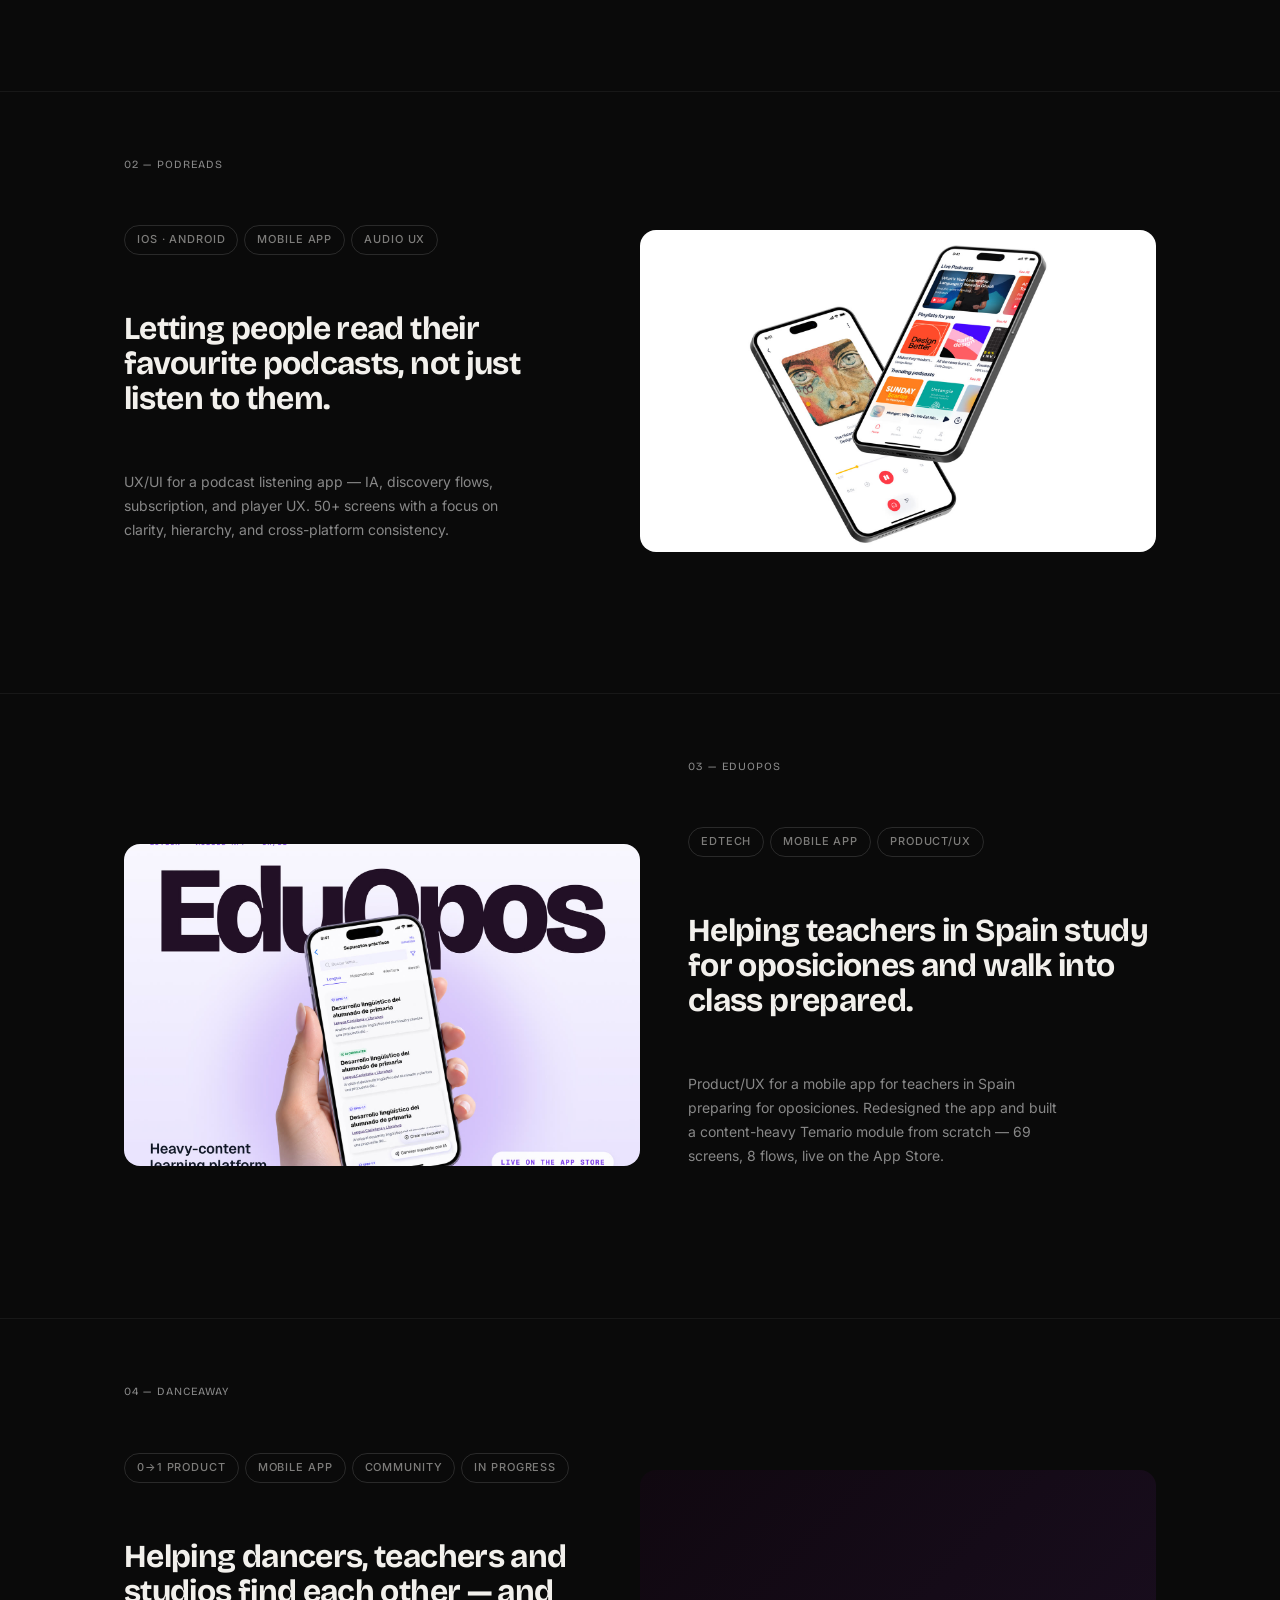
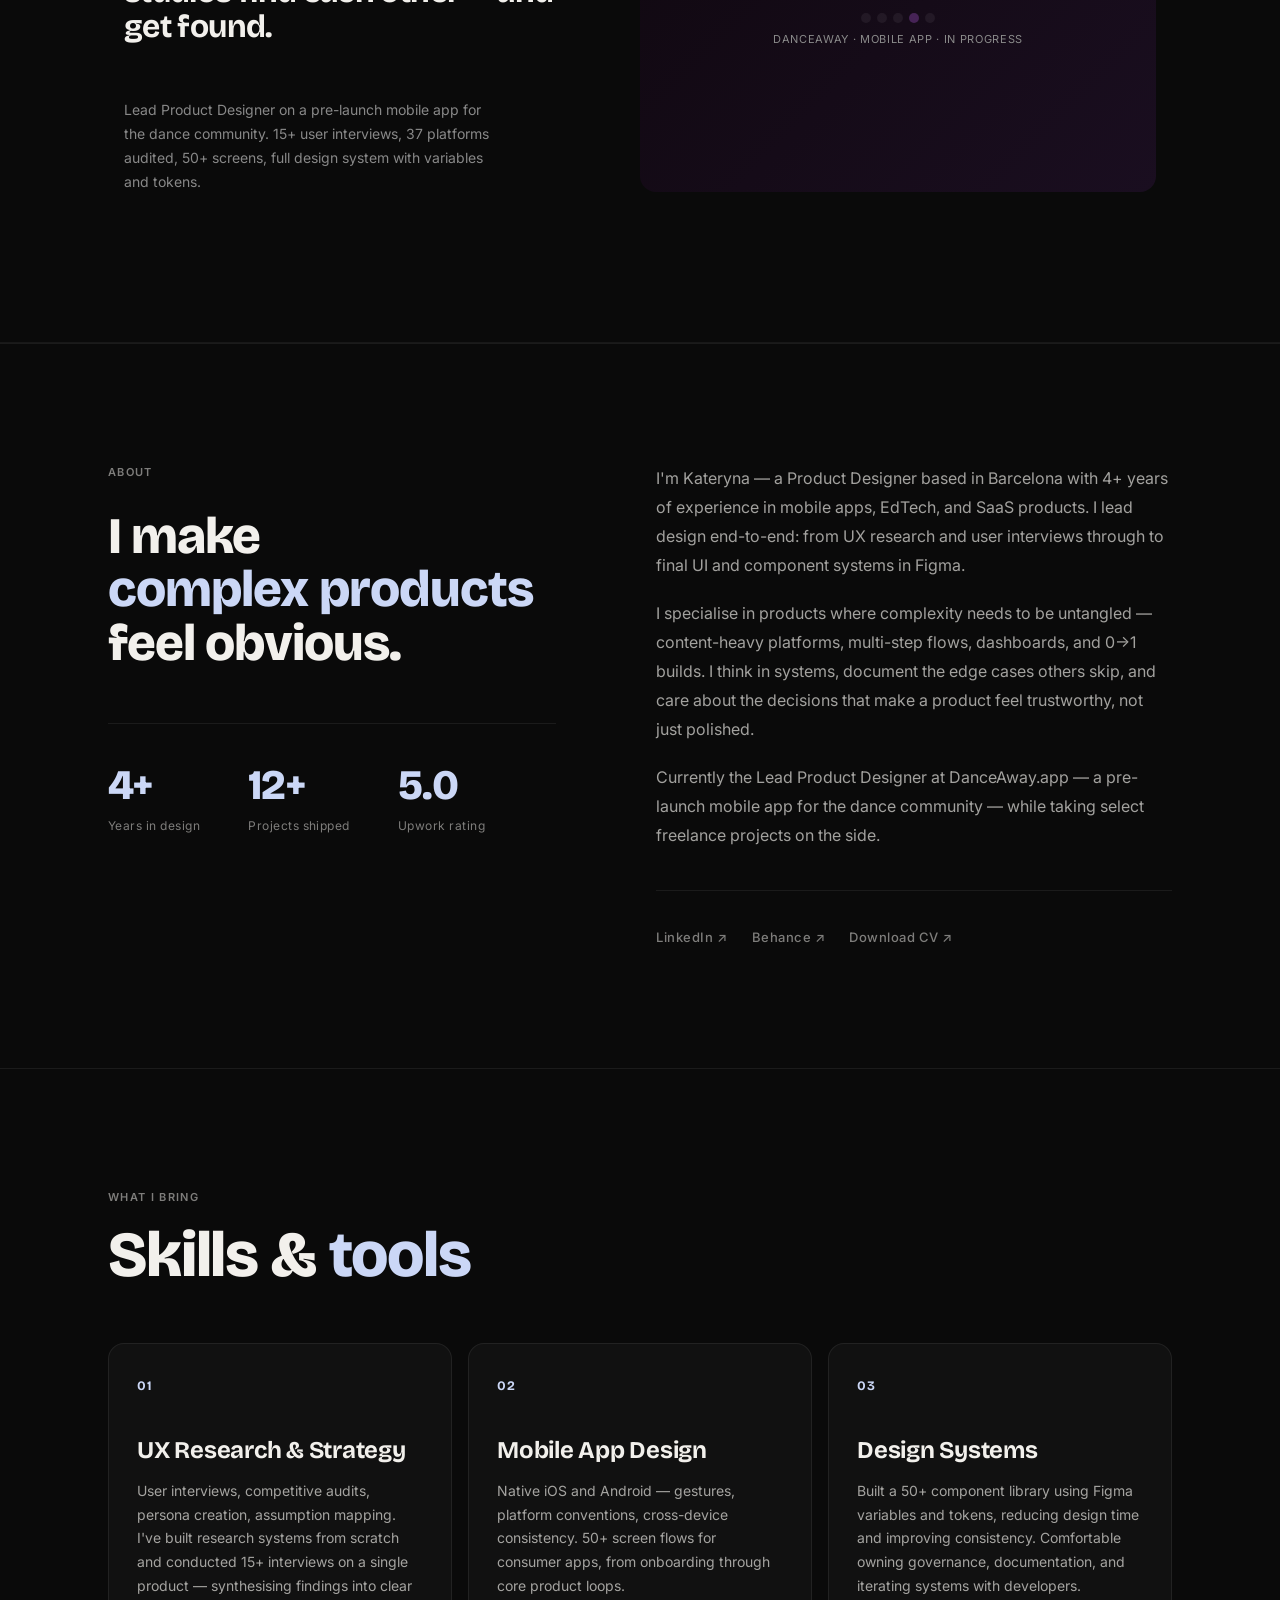
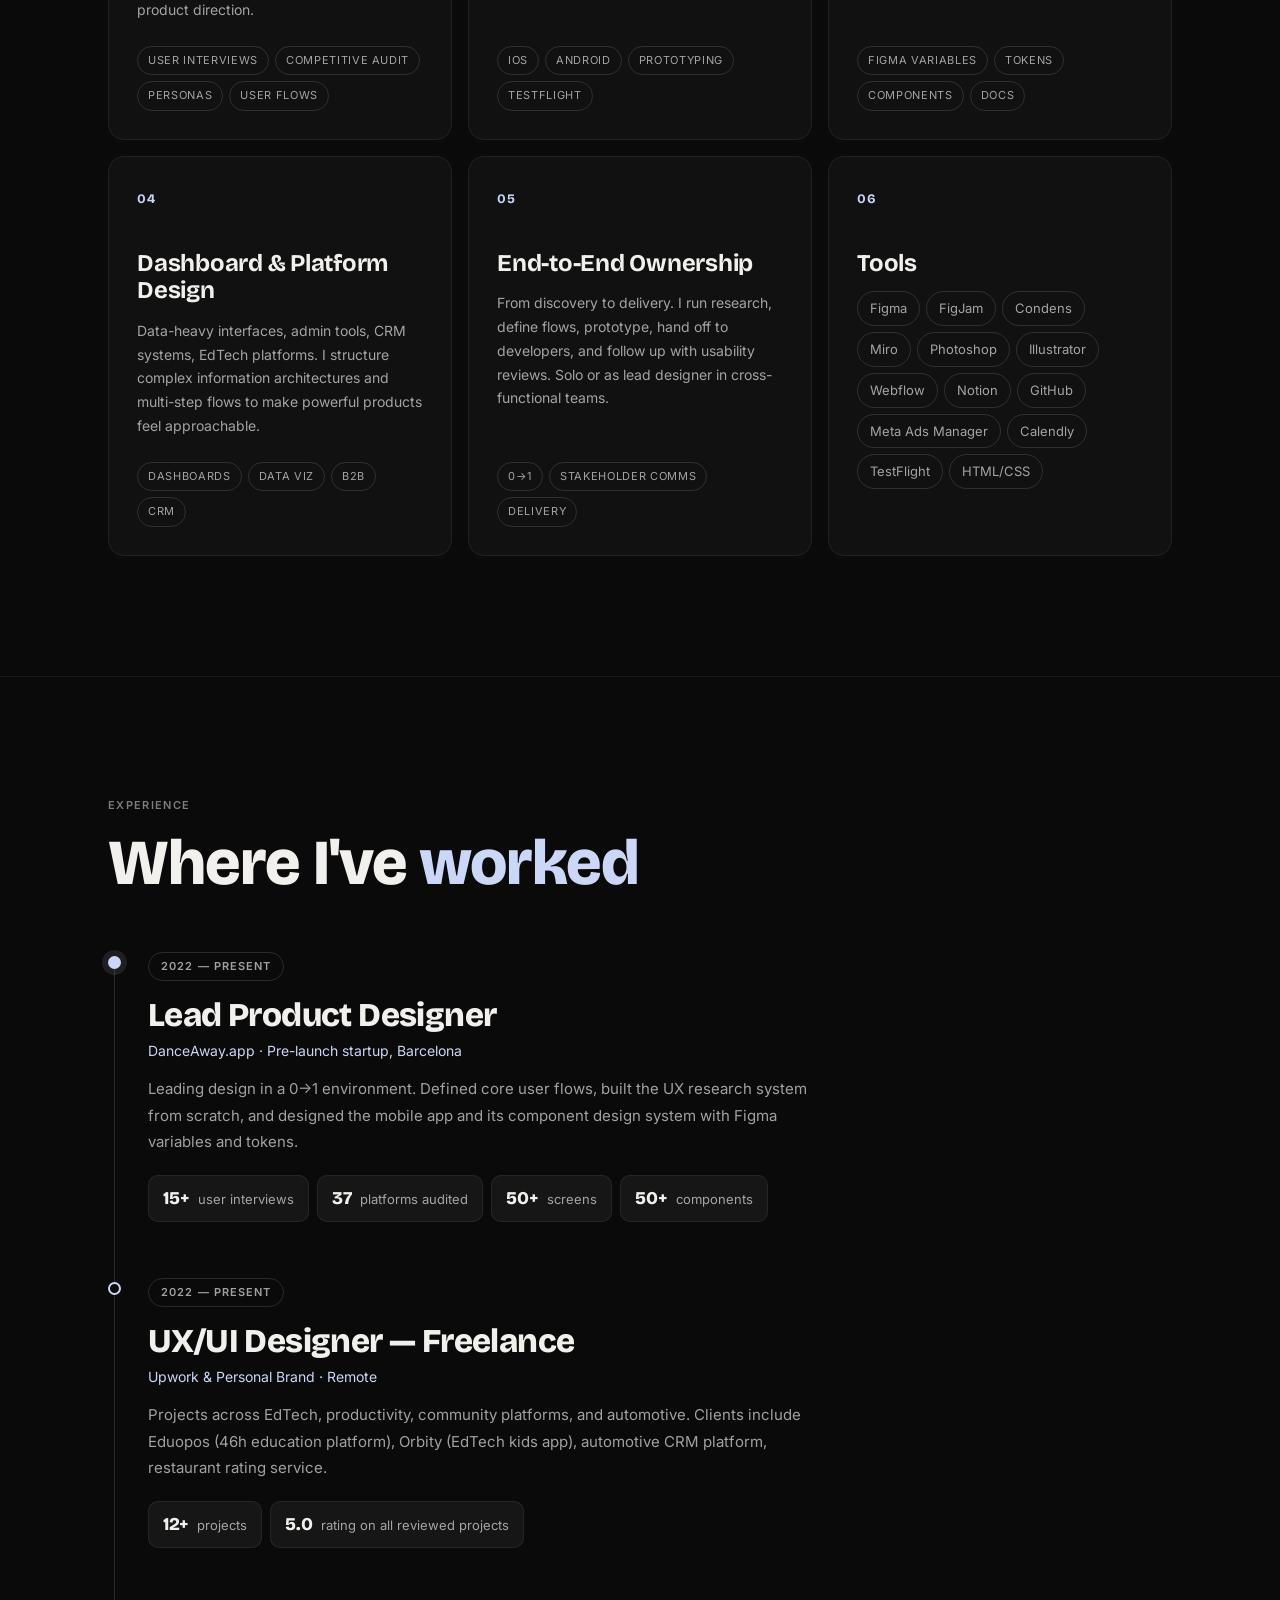
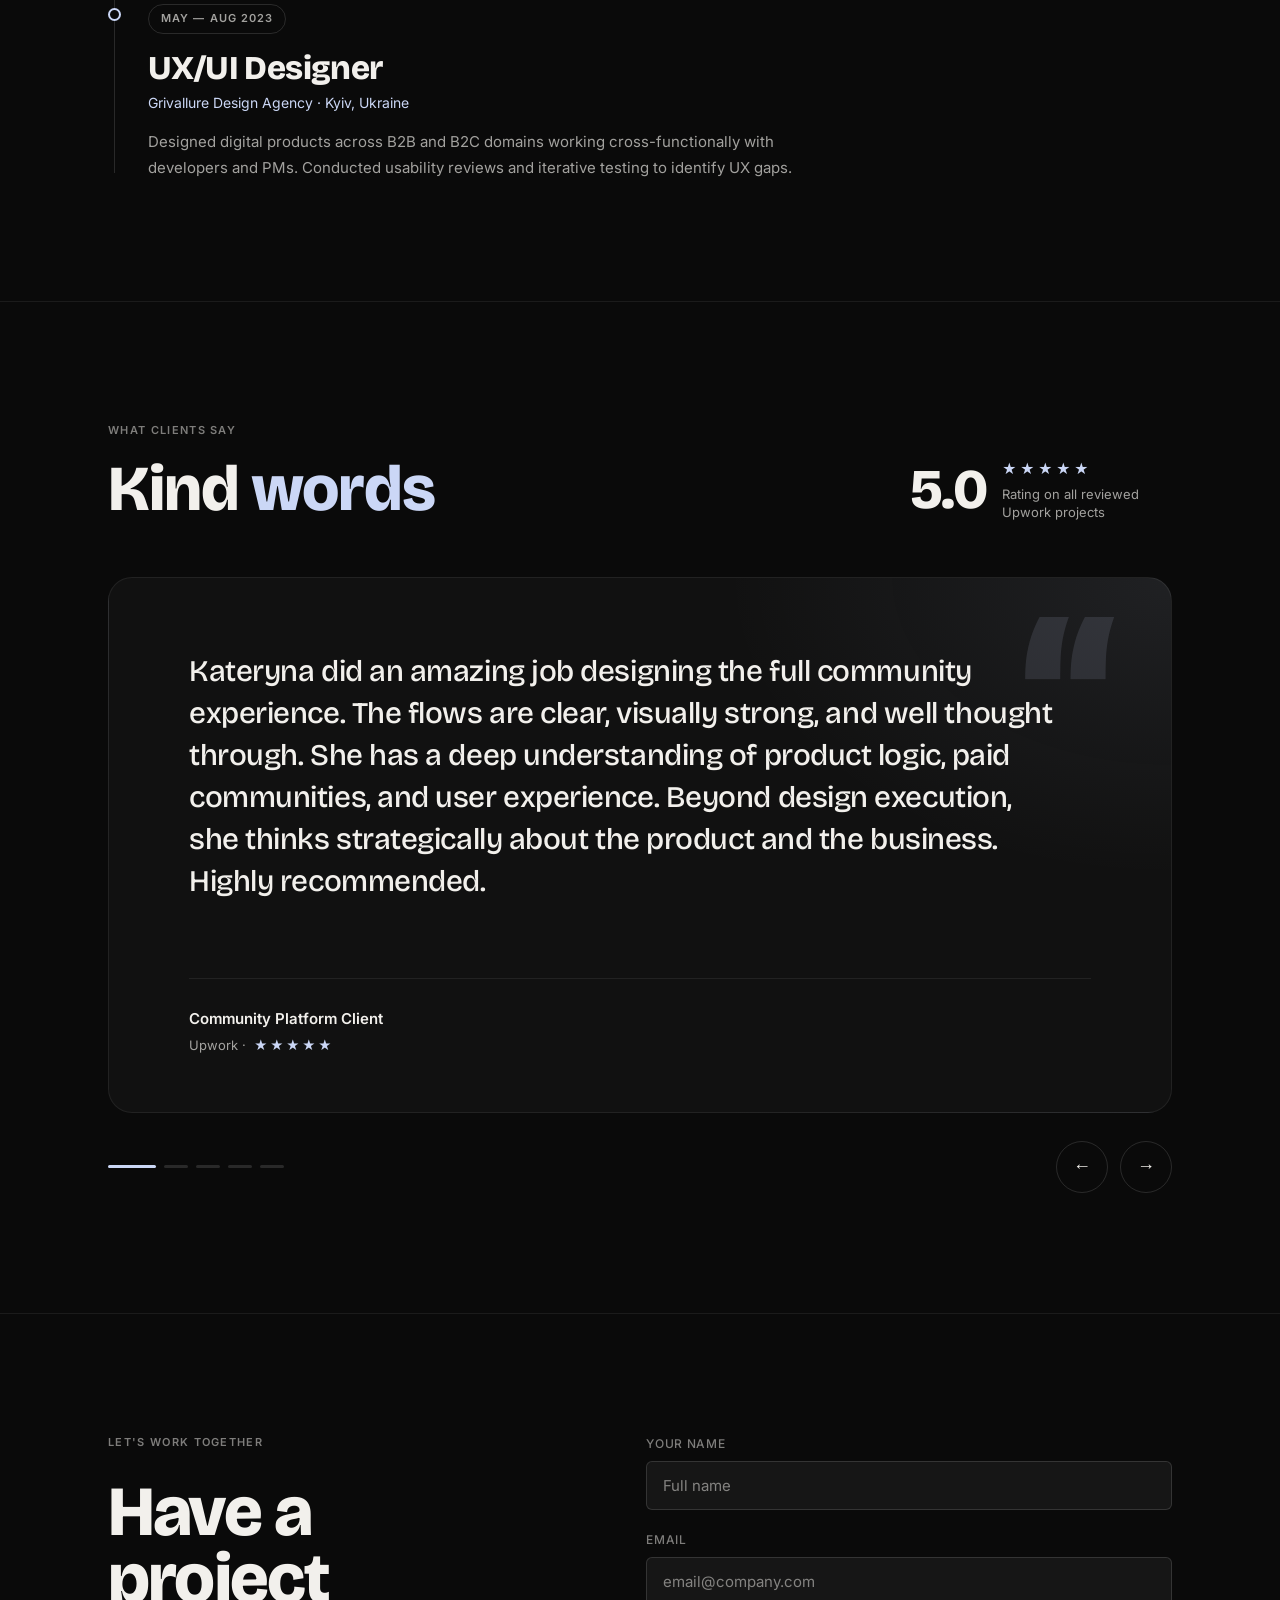
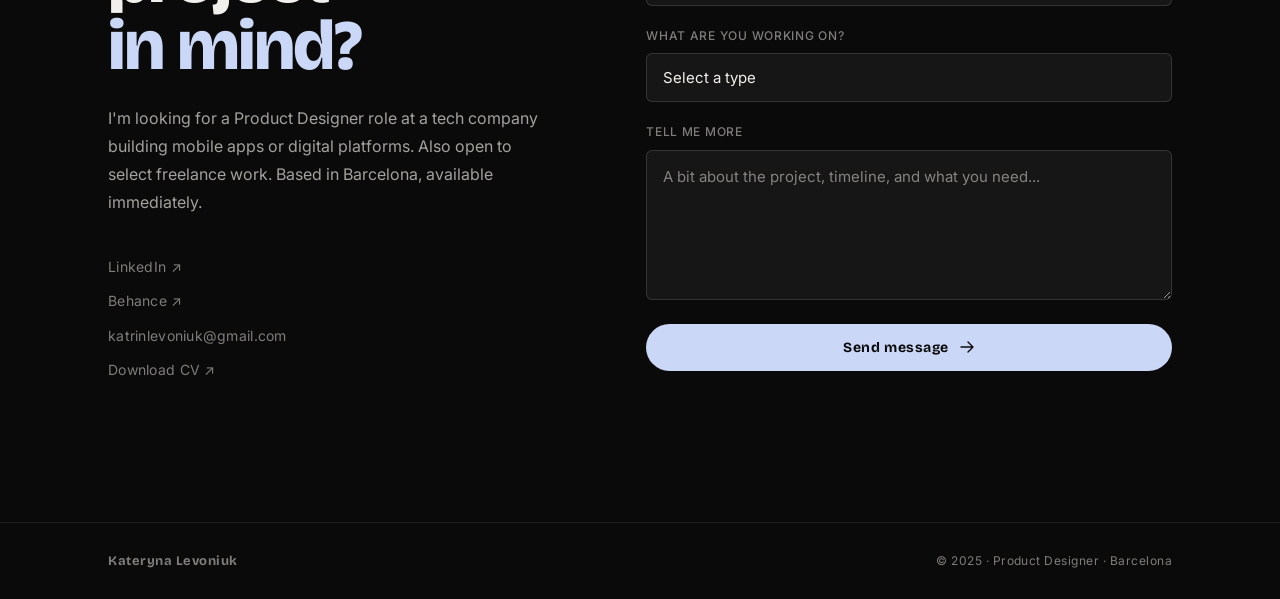
==== commit e8d17fe1: "Bust CSS/JS cache so updated styles load Co-Authored-By: Claude Opus 5.5 <noreply@anthropic.com> Cla" ====
--- a/index.html
+++ b/index.html
@@ -11,7 +11,7 @@
   <link rel="preconnect" href="https://fonts.googleapis.com" />
   <link rel="preconnect" href="https://fonts.gstatic.com" crossorigin />
   <link href="https://fonts.googleapis.com/css2?family=Bricolage+Grotesque:opsz,wght@12..96,400..800&family=Inter:wght@300;400;500;600&display=swap" rel="stylesheet" />
-  <link rel="stylesheet" href="styles.css" />
+  <link rel="stylesheet" href="styles.css?v=20261010" />
 
   <style>
     /* ── HERO REDESIGN ──────────────────────────────── */
@@ -769,6 +769,6 @@
   </div>
 </footer>
 
-<script src="script.js"></script>
+<script src="script.js?v=20261010"></script>
 </body>
 </html>
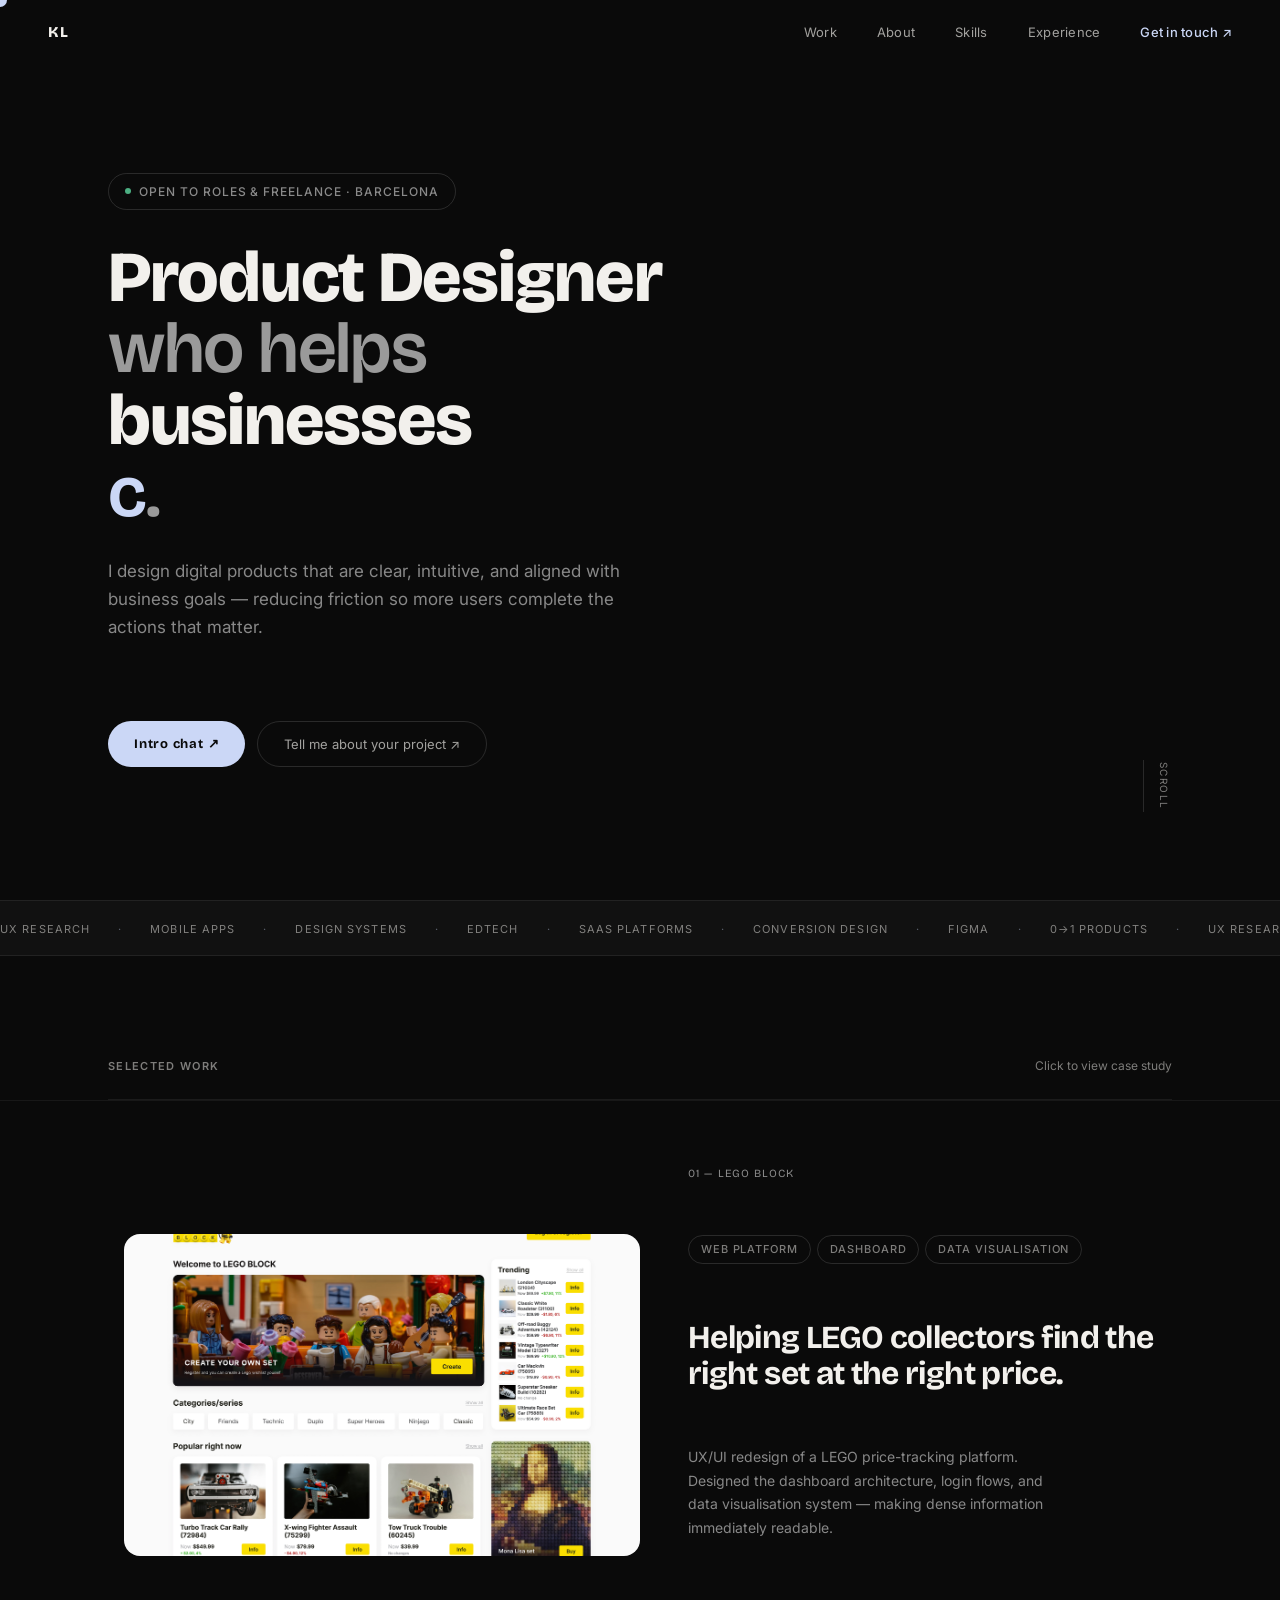
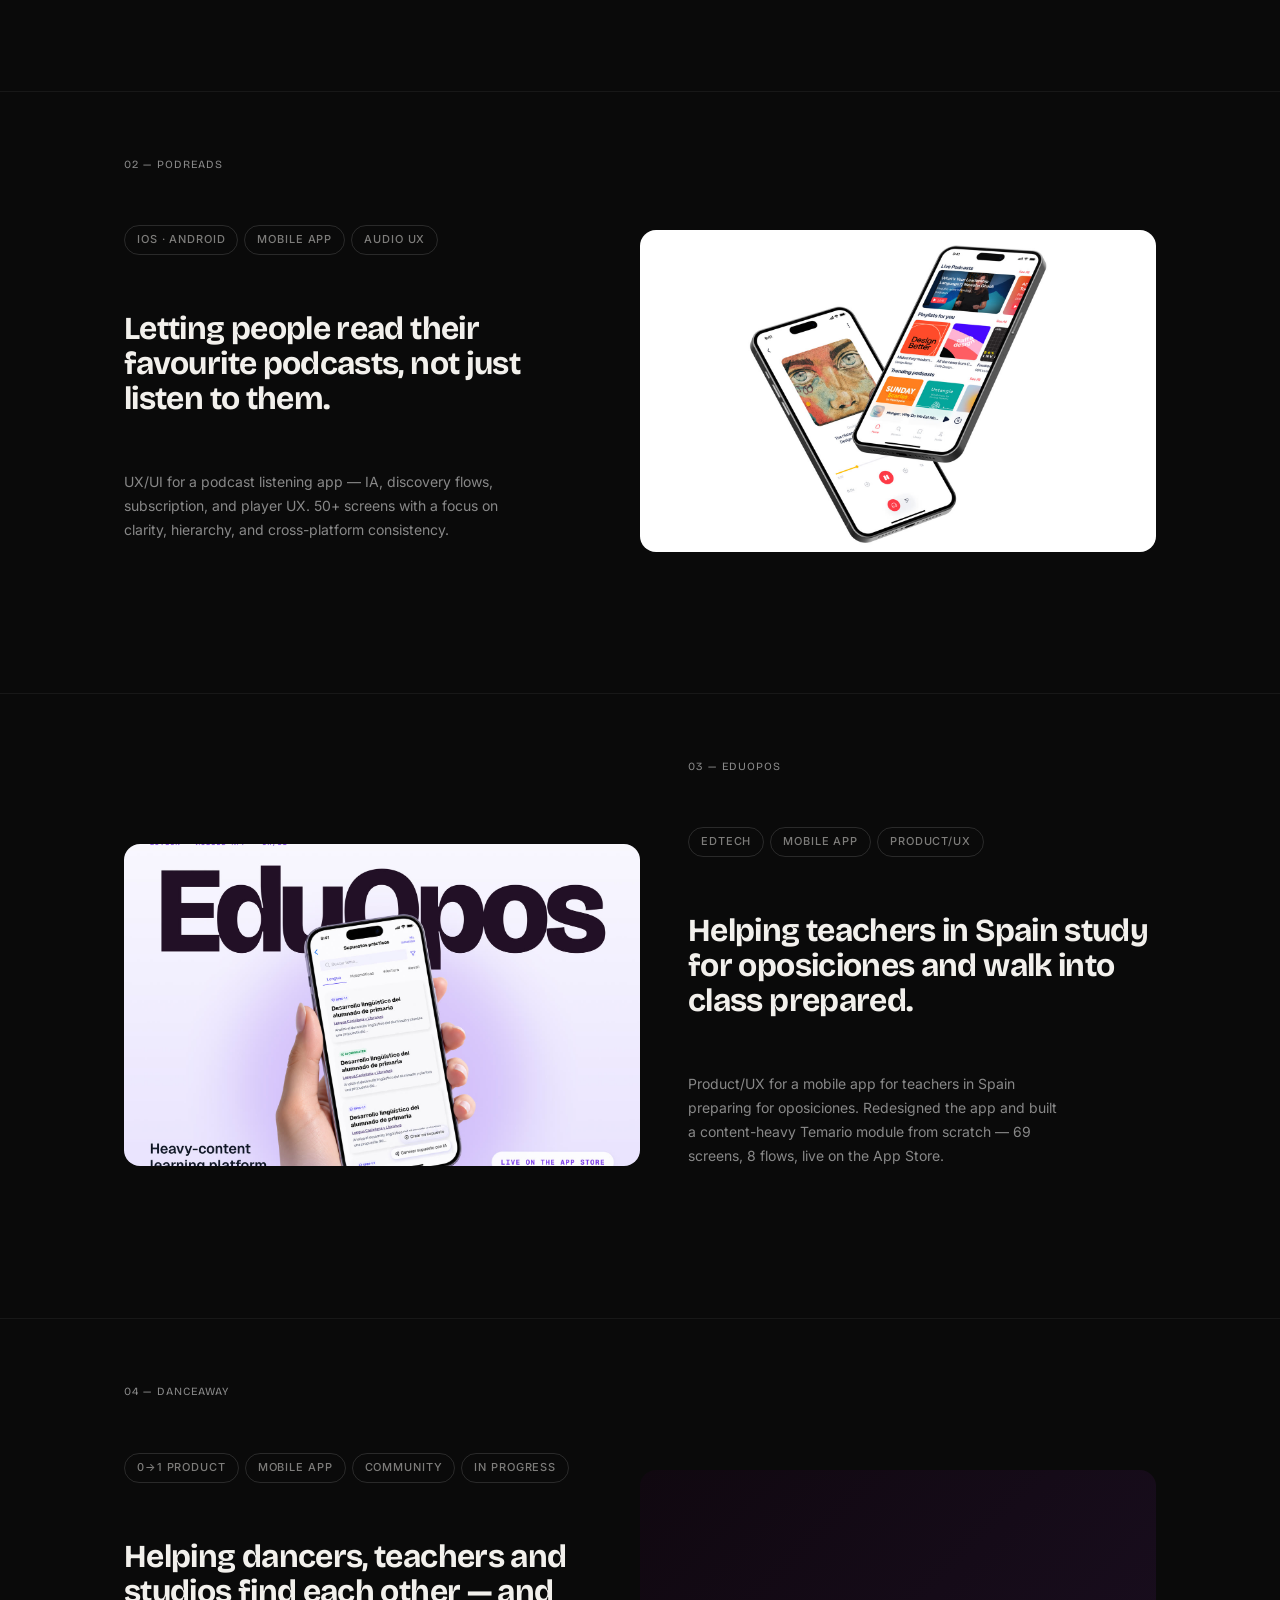
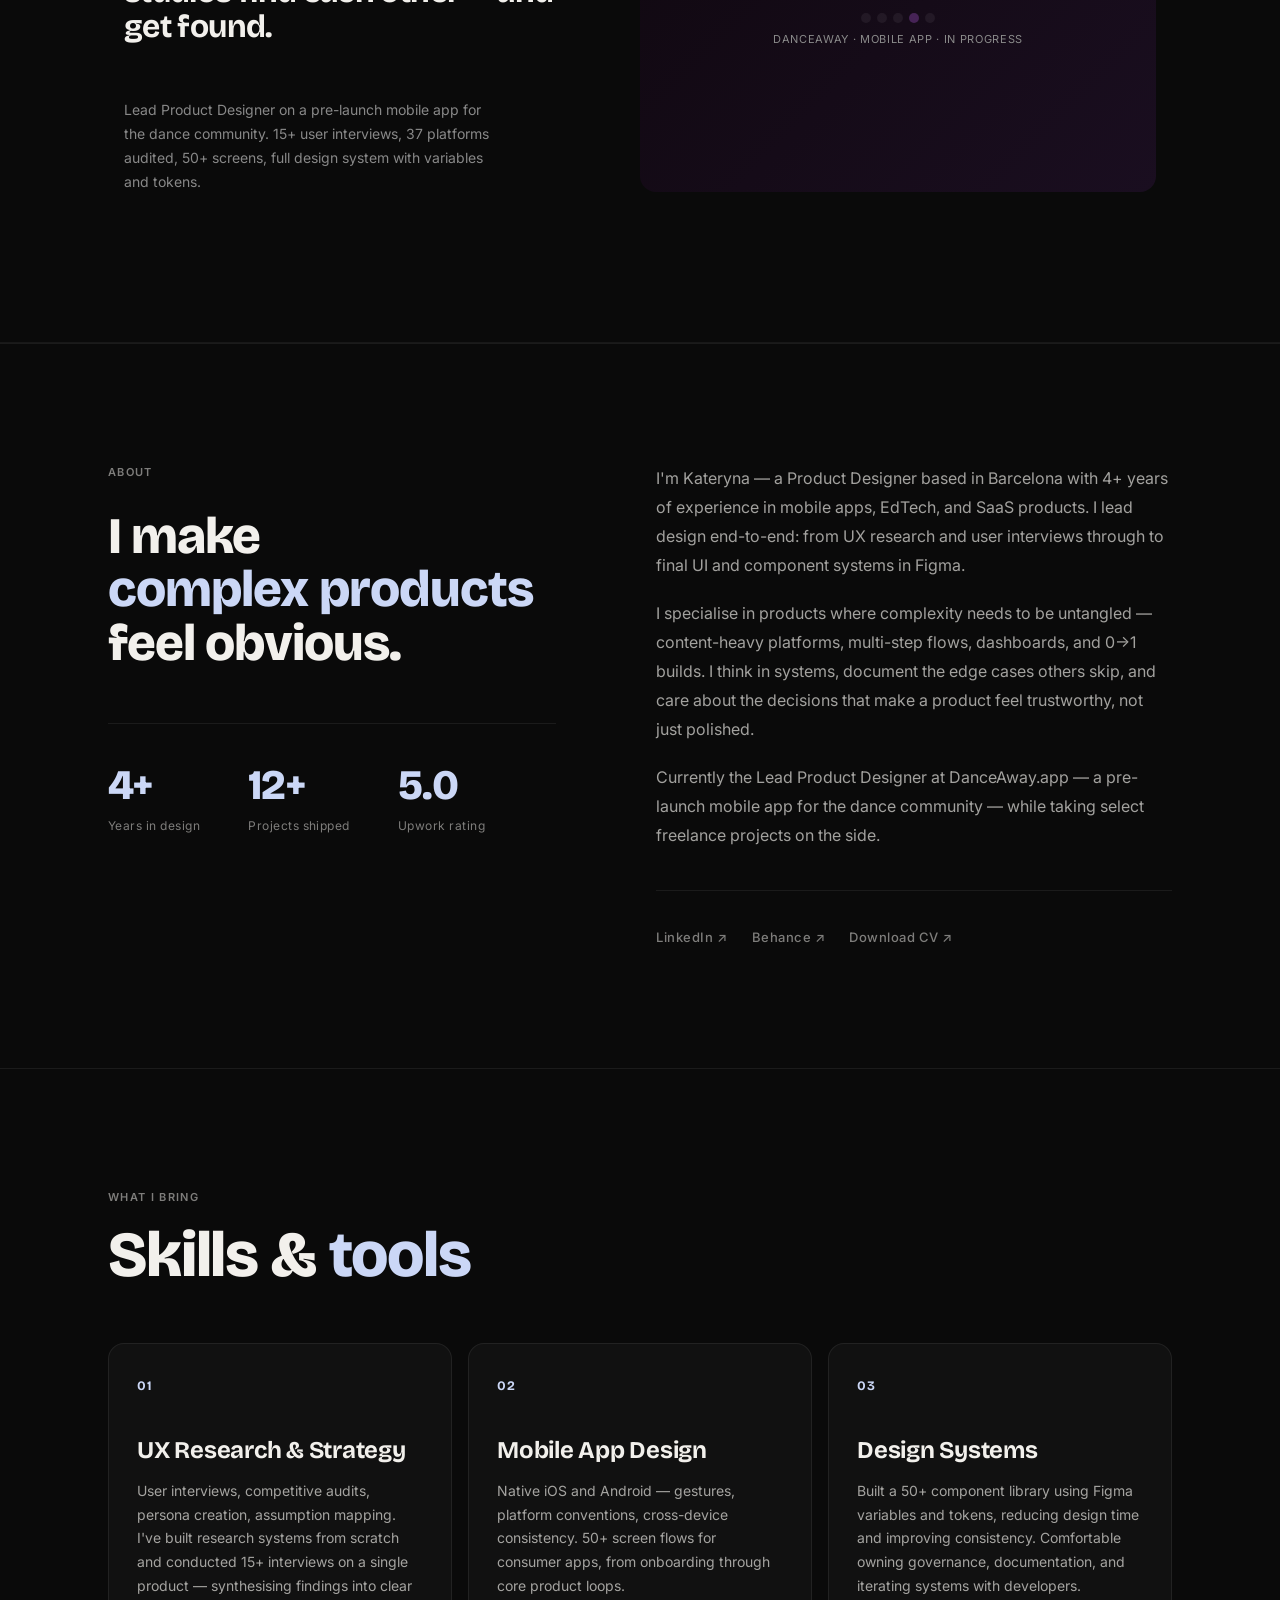
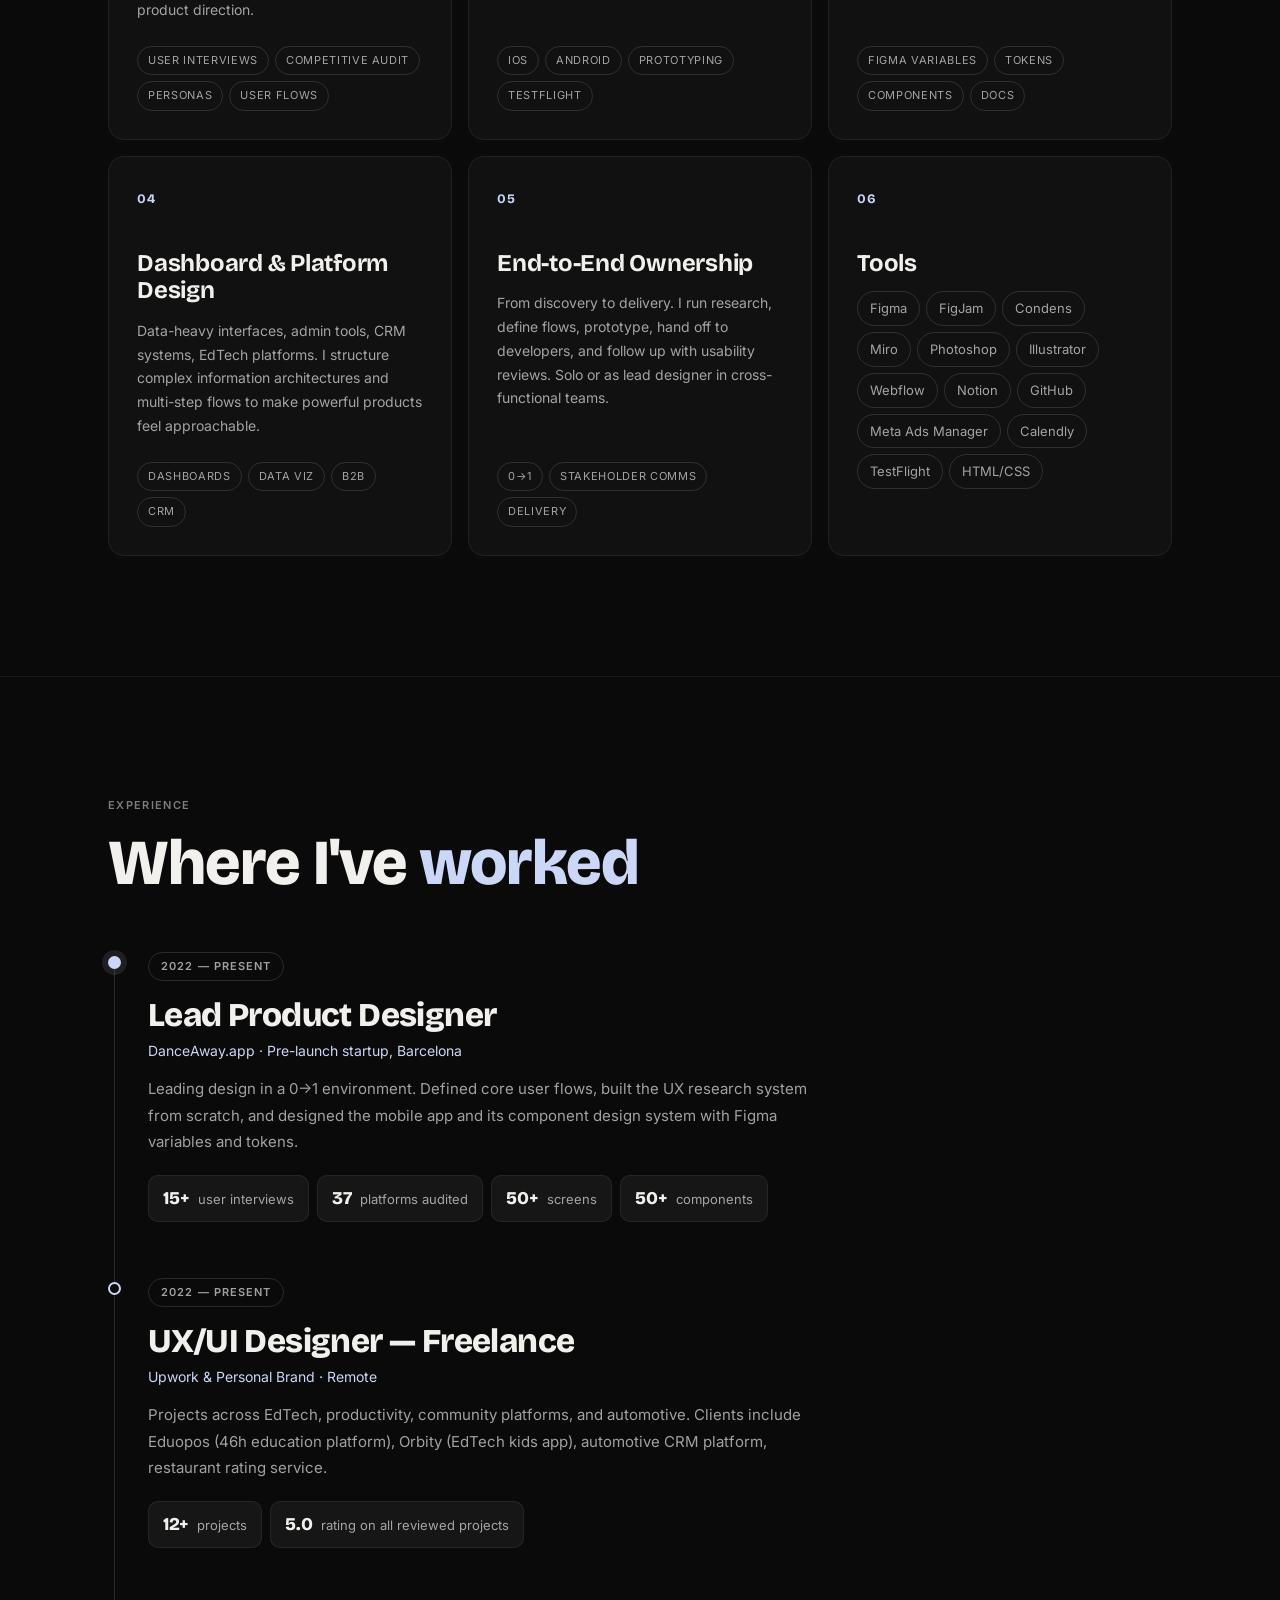
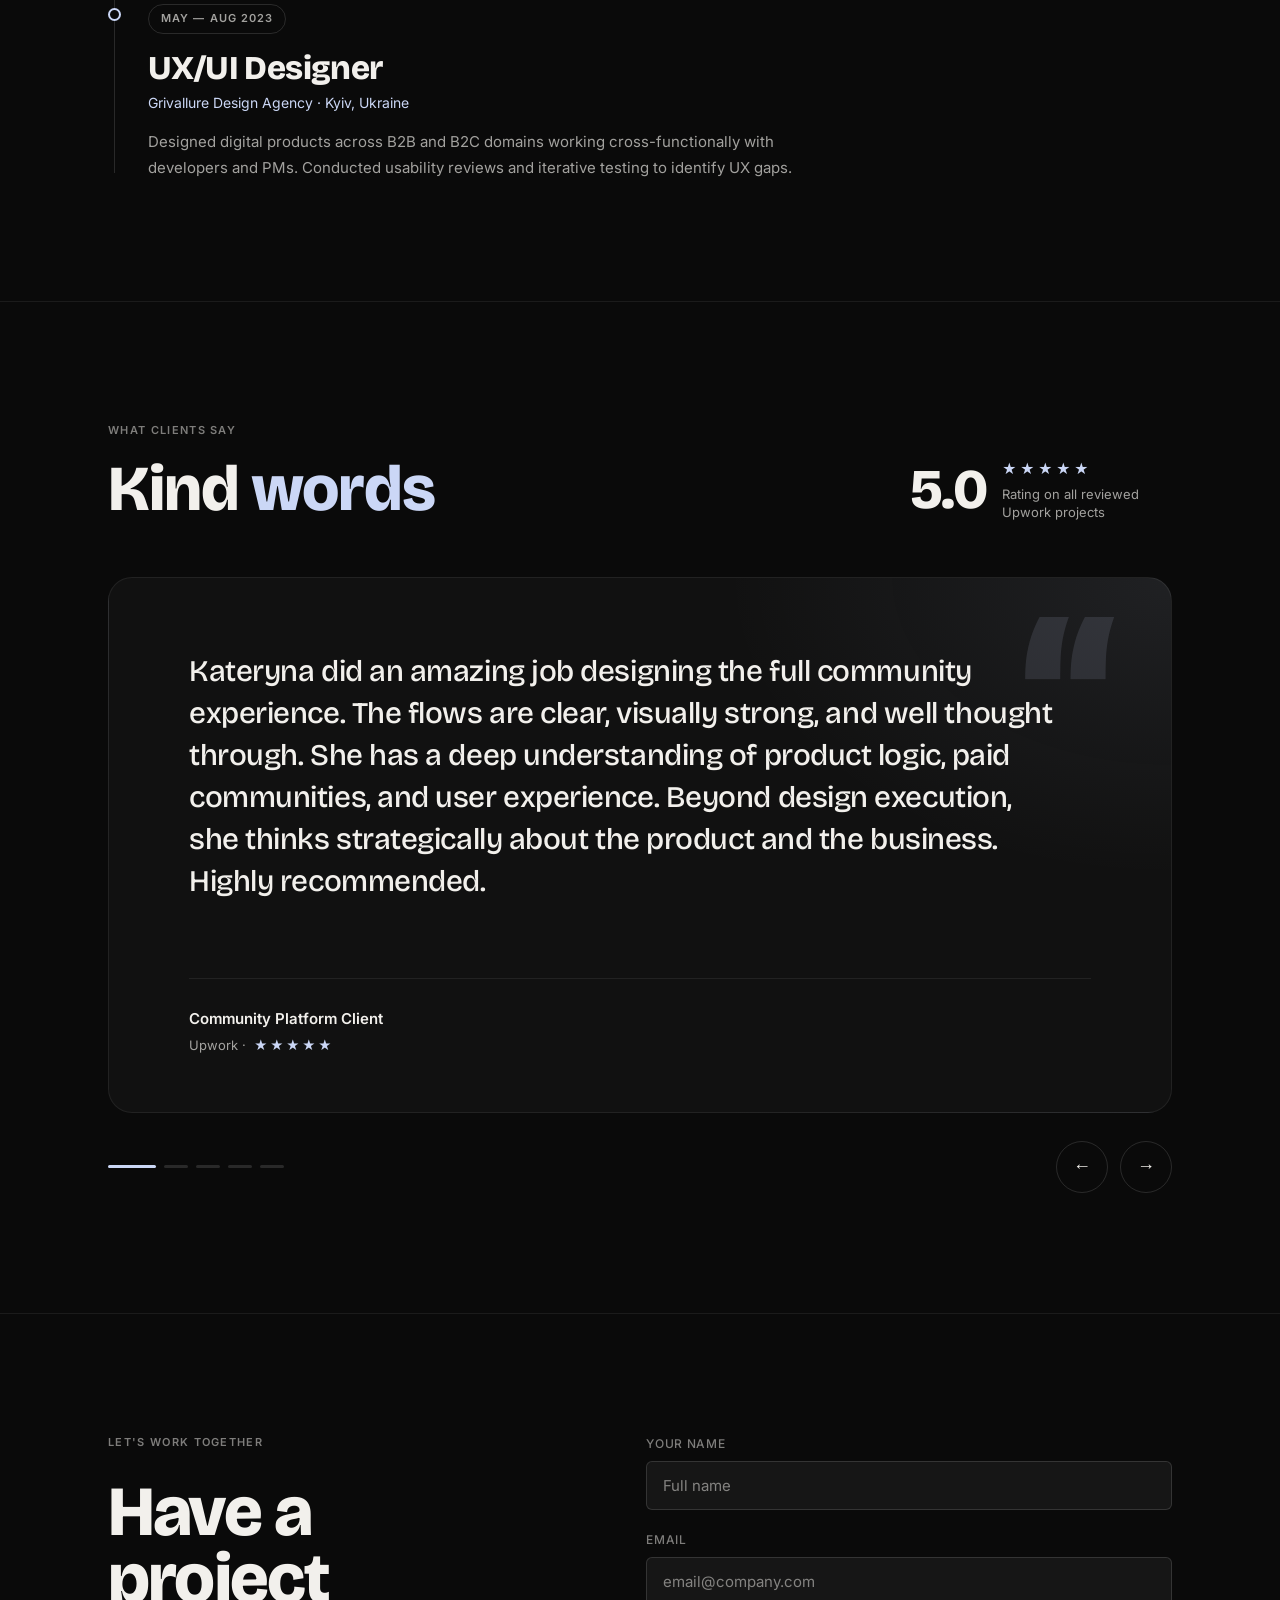
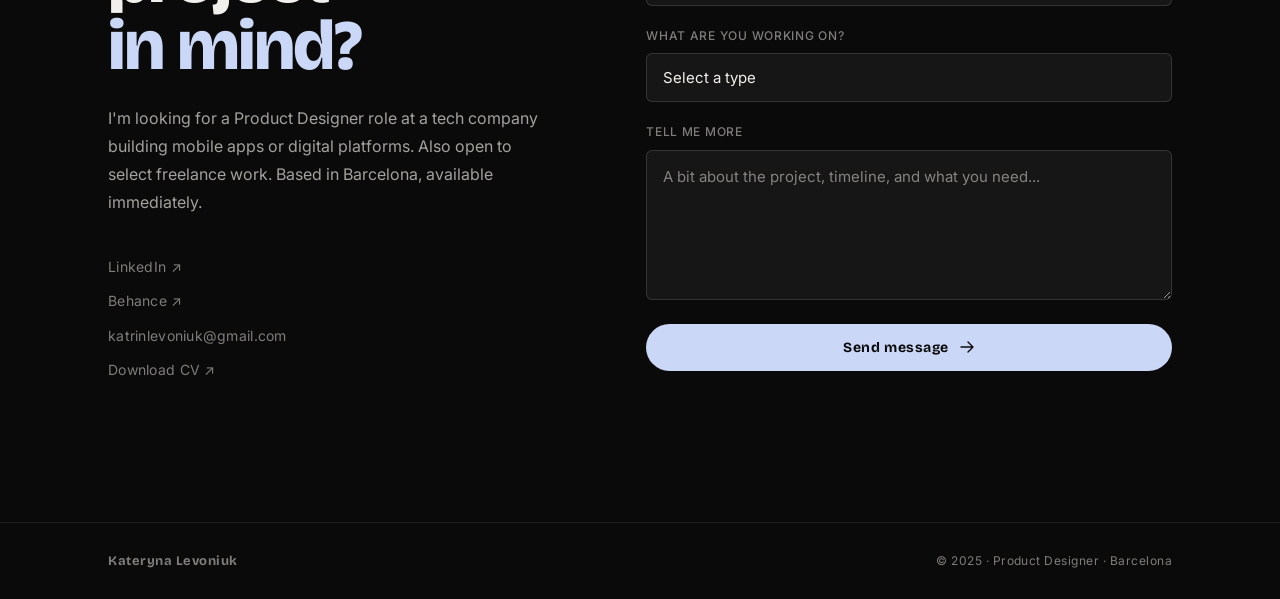
==== commit aa8f02a5: "Home: smaller hero headline, lighter gray line Co-Authored-By: Claude Opus 5.5 <noreply@anthropic.co" ====
--- a/index.html
+++ b/index.html
@@ -75,8 +75,8 @@
       gap: 0;
     }
 
-    .hero-line { display: block; font-size: clamp(48px, 7.2vw, 108px); line-height: 0.98; }
-    .hero-line--dim { color: var(--text-muted, #6a6a6a); }
+    .hero-line { display: block; font-size: clamp(42px, 5.6vw, 84px); line-height: 1; }
+    .hero-line--dim { color: #9a9a9a; }
 
     .hero-name-accent {
       background: linear-gradient(135deg, var(--accent, #cbd7f6) 0%, #a8bdf5 100%);
@@ -321,7 +321,7 @@
       .project-info { padding: 0 !important; }
 
       .hero-headline .hero-line {
-        font-size: clamp(44px, 12vw, 64px);
+        font-size: clamp(38px, 10.5vw, 54px);
         line-height: 1;
       }
     }
